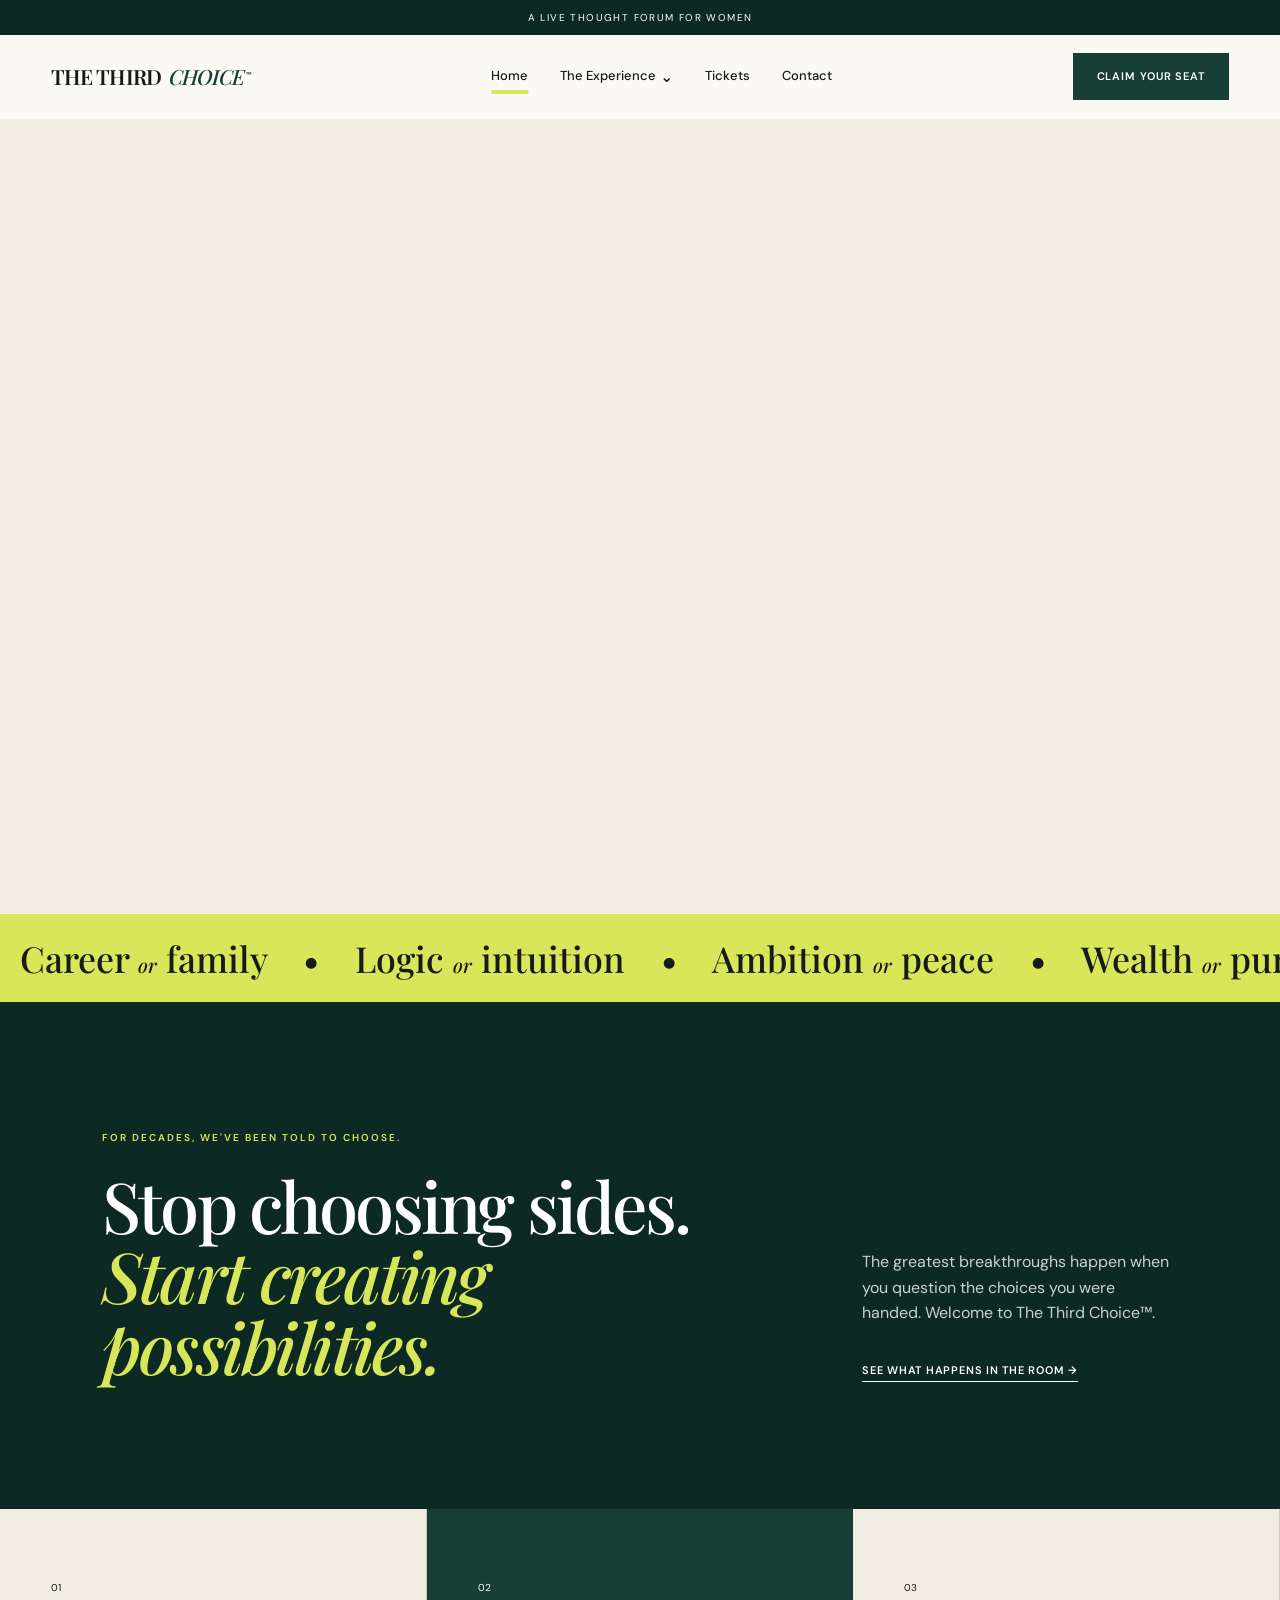
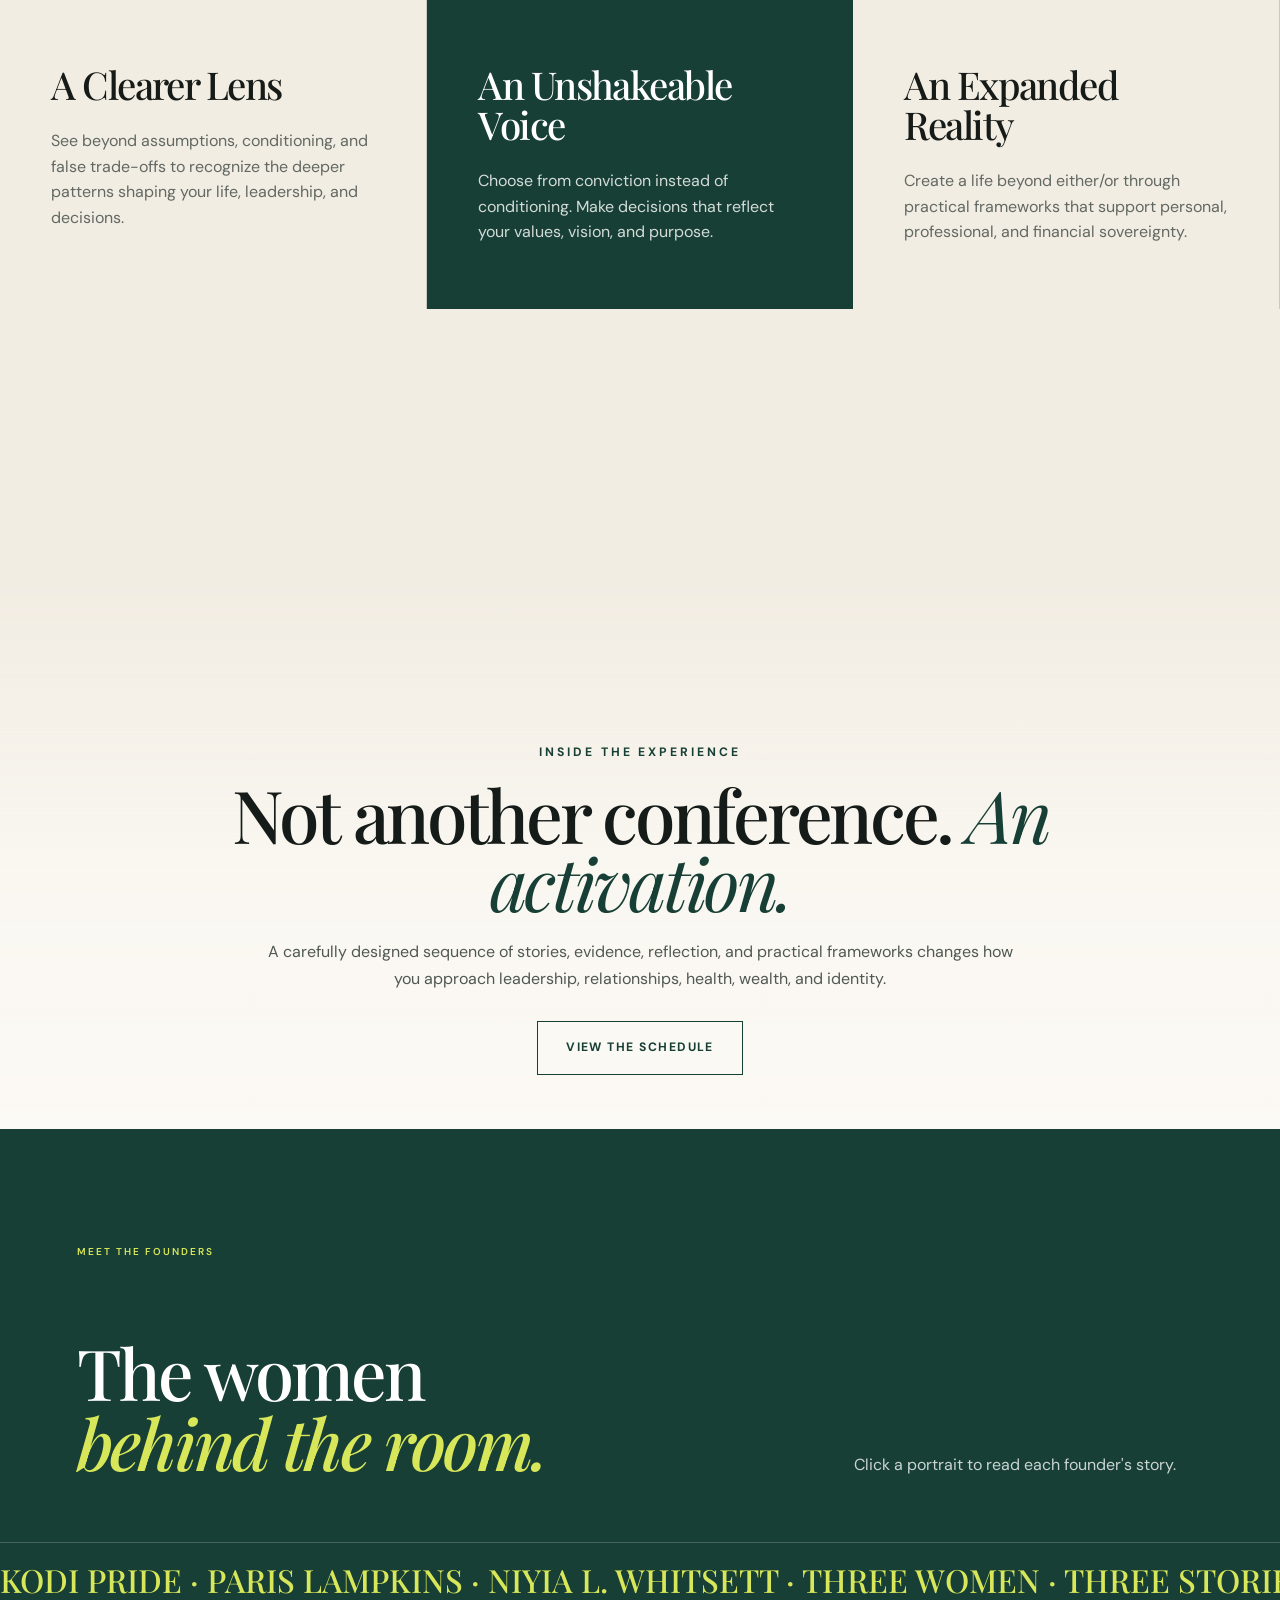
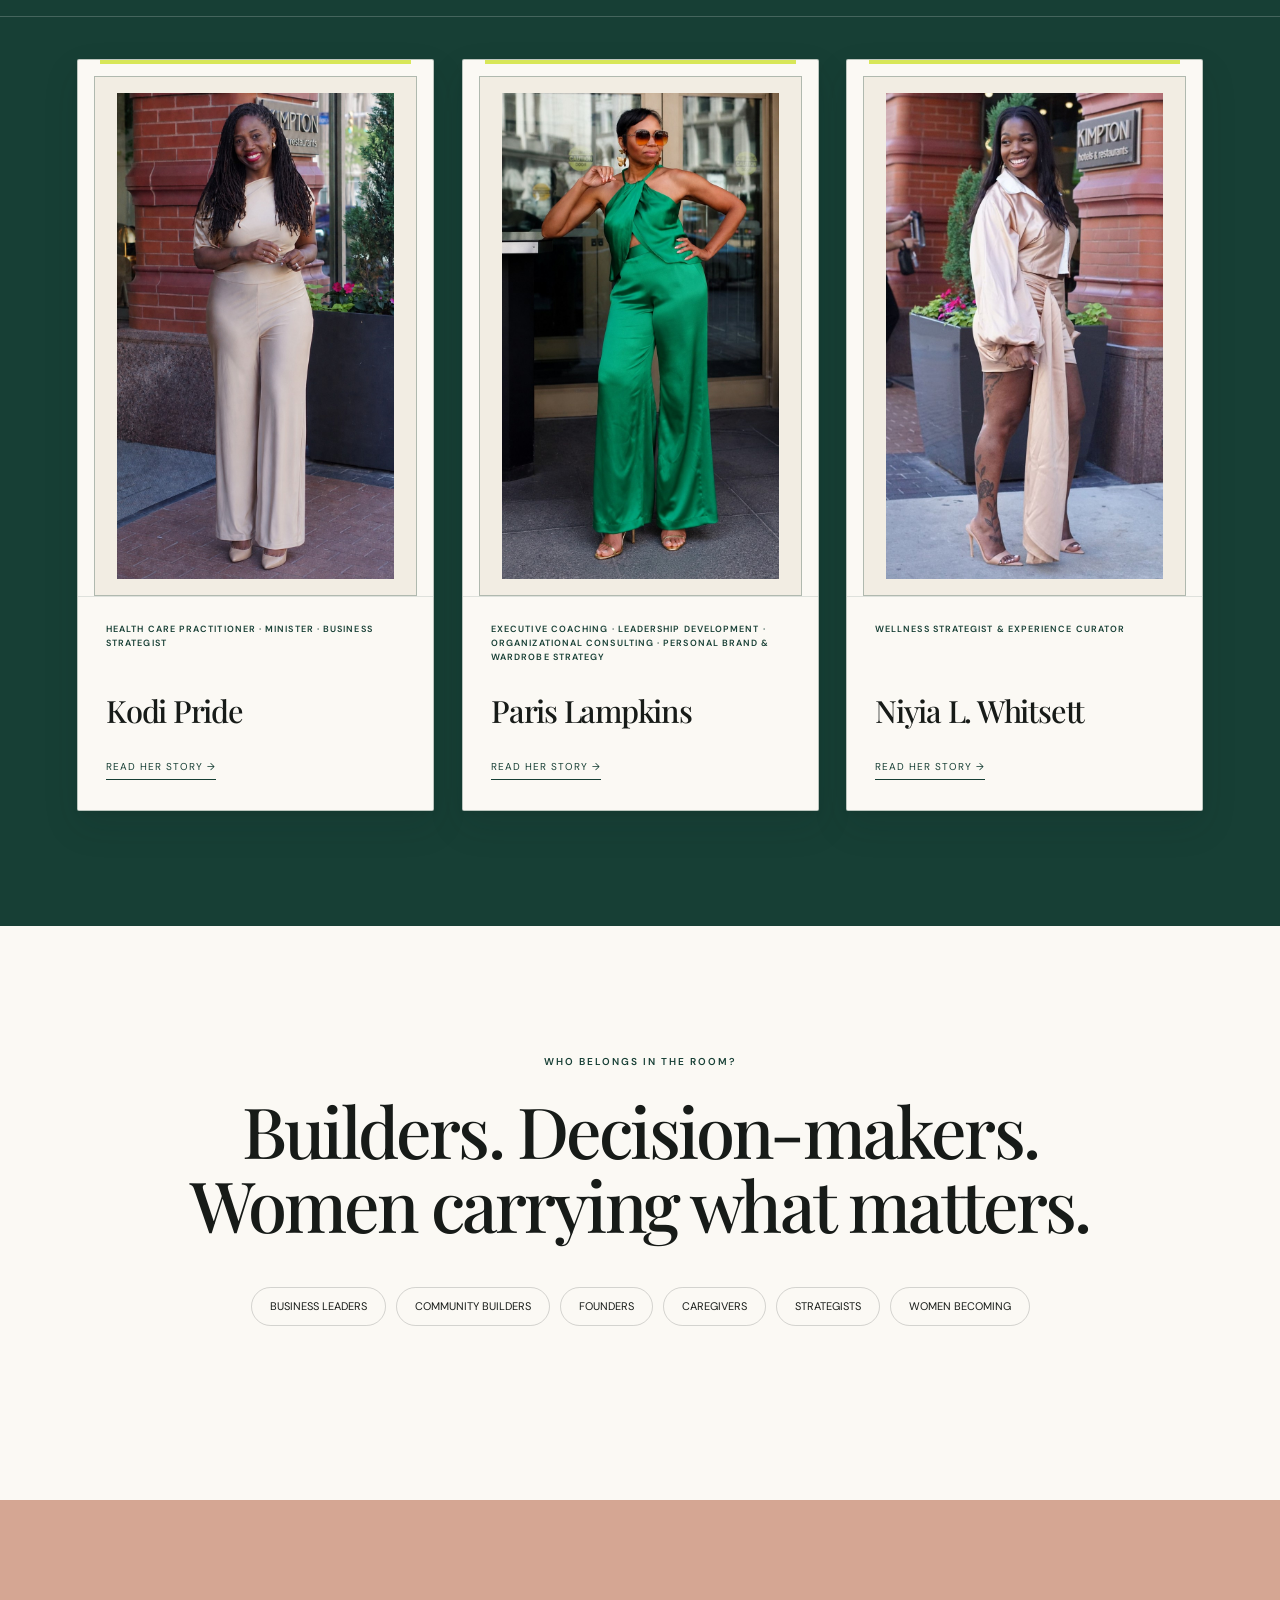
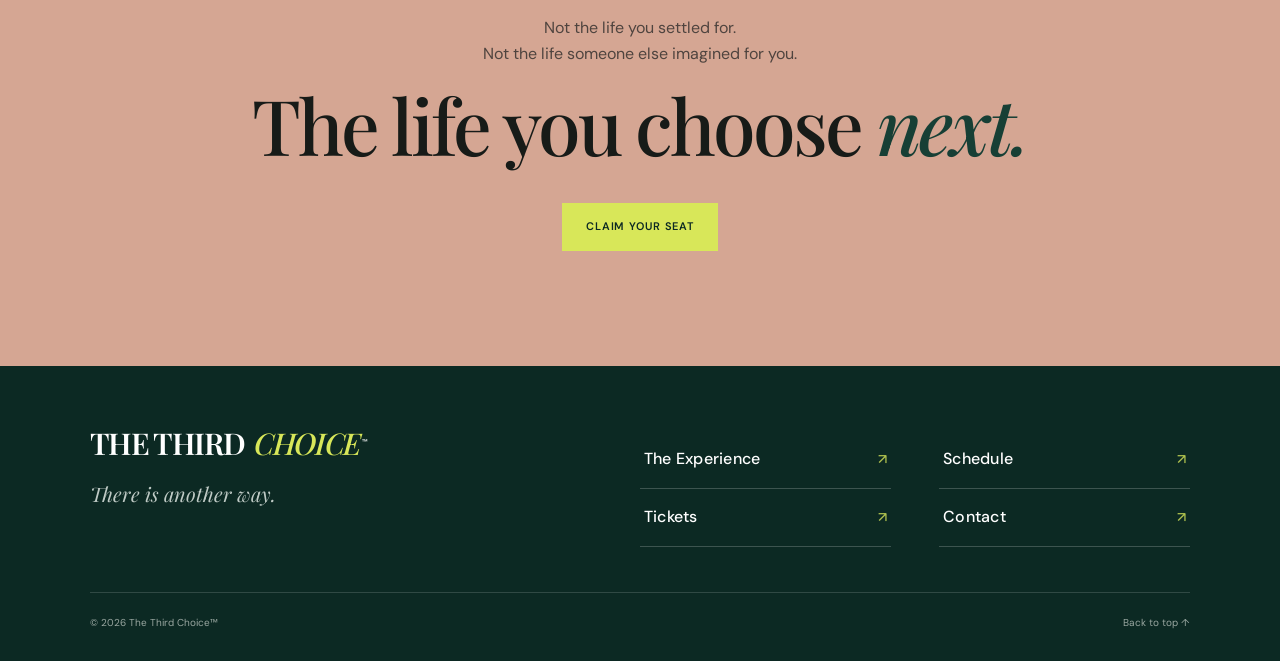
==== index.html @ 18723a27 "Add files via upload" ====
<!doctype html>
<html lang="en">

<head>
  <meta charset="UTF-8">

  <meta
    name="viewport"
    content="width=device-width, initial-scale=1"
  >

  <meta
    name="description"
    content="The Third Choice is a live thought forum for women ready to move beyond either-or thinking."
  >

  <title>The Third Choice™ | A Live Thought Forum for Women</title>

  <link rel="preconnect" href="https://fonts.googleapis.com">

  <link
    rel="preconnect"
    href="https://fonts.gstatic.com"
    crossorigin
  >

  <link
    href="https://fonts.googleapis.com/css2?family=DM+Sans:wght@400;500;600&family=Playfair+Display:ital,wght@0,500;0,600;1,500&display=swap"
    rel="stylesheet"
  >

  <link
    rel="stylesheet"
    href="https://unpkg.com/boxicons@2.1.4/css/boxicons.min.css"
  >

  <link rel="stylesheet" href="style.css">
</head>

<body data-page="home">

<a class="skip-link" href="#main">
  Skip to content
</a>

<div class="announcement">
  <span>A live thought forum for women</span>
</div>

<header class="site-header">

  <nav class="nav-shell" aria-label="Main navigation">

    <a class="brand" href="index.html">
      THE THIRD <em>CHOICE</em><sup>™</sup>
    </a>

    <ul class="main-nav" id="main-nav">

      <li>
        <a data-nav="home" href="index.html">
          Home
        </a>
      </li>

      <li class="has-dropdown">

        <a
          data-nav="experience"
          href="experience.html"
        >
          The Experience
        </a>

        <button
          class="dropdown-toggle"
          aria-label="Open Experience menu"
          aria-expanded="false"
        >
          ⌄
        </button>

        <ul class="dropdown">

          <li>
            <a href="experience.html">Overview</a>
          </li>

          <li>
            <a href="experience.html#founders">
              Meet the Founders
            </a>
          </li>

          <li>
            <a href="schedule.html">
              Schedule &amp; Activation
            </a>
          </li>

          <li>
            <a href="experience.html#questions">
              Questions Worth Asking
            </a>
          </li>

        </ul>

      </li>

      <li>
        <a data-nav="tickets" href="tickets.html">
          Tickets
        </a>
      </li>

      <li>
        <a data-nav="contact" href="contact.html">
          Contact
        </a>
      </li>

    </ul>

    <a class="nav-cta" href="tickets.html">
      Claim Your Seat
    </a>

    <button
      class="menu-toggle"
      aria-label="Open menu"
      aria-expanded="false"
      aria-controls="main-nav"
    >
      <i class="bx bx-menu"></i>
    </button>

  </nav>

</header>

<main id="main">

  <!-- HERO SECTION -->

  <section class="home-hero">

    <div class="hero-copy reveal-left">

      <h1>
        What if the best decision of your life isn't one
        of the choices you've been given?
      </h1>

      <p>
        The Third Choice™ is an activation for women who are
        no longer satisfied choosing between success and
        themselves. Step into a space designed to challenge
        hidden assumptions, expand what's possible, and reveal
        the options you couldn't see before.
      </p>

      <div class="button-row">

        <a class="btn btn-dark" href="tickets.html">
          Claim Your Seat
        </a>

        <a class="arrow-link" href="experience.html">
          Enter the experience ↘
        </a>

      </div>

    </div>

    <div class="hero-media reveal-right">

      <img
        class="photo-reveal"
        src="images/founders.jpeg"
        alt="The three founders of The Third Choice standing together"
      >

    </div>

  </section>

  <!-- MOVING CHOICES -->

  <section
    class="ticker"
    aria-label="The choices women are often given"
  >

    <div>
      Career <i>or</i> family
      &nbsp;&nbsp; • &nbsp;&nbsp;
      Logic <i>or</i> intuition
      &nbsp;&nbsp; • &nbsp;&nbsp;
      Ambition <i>or</i> peace
      &nbsp;&nbsp; • &nbsp;&nbsp;
      Wealth <i>or</i> purpose
    </div>

  </section>

  <!-- MAIN STATEMENT -->

  <section class="split-statement">

    <div class="reveal-left">

      <p class="eyebrow light">
        For decades, we've been told to choose.
      </p>

      <h2>
        Stop choosing sides.<br>
        <em>Start creating possibilities.</em>
      </h2>

    </div>

    <div class="statement-aside reveal-right">

      <p>
        The greatest breakthroughs happen when you question
        the choices you were handed. Welcome to
        The Third Choice™.
      </p>

      <a class="arrow-link light" href="experience.html">
        See what happens in the room →
      </a>

    </div>

  </section>

  <!-- THREE OUTCOMES -->

  <section class="three-outcomes">

    <article class="outcome-card reveal">

      <span>01</span>

      <h3>A Clearer Lens</h3>

      <p>
        See beyond assumptions, conditioning, and false
        trade-offs to recognize the deeper patterns shaping
        your life, leadership, and decisions.
      </p>

    </article>

    <article class="outcome-card dark reveal">

      <span>02</span>

      <h3>An Unshakeable Voice</h3>

      <p>
        Choose from conviction instead of conditioning.
        Make decisions that reflect your values, vision,
        and purpose.
      </p>

    </article>

    <article class="outcome-card reveal">

      <span>03</span>

      <h3>An Expanded Reality</h3>

      <p>
        Create a life beyond either/or through practical
        frameworks that support personal, professional,
        and financial sovereignty.
      </p>

    </article>

  </section>

<!-- CITY EXPERIENCE FEATURE -->

<section class="city-feature">

  <img
    class="city-feature-image photo-reveal"
    src="images/founders-group-city.jpg"
    alt="The three founders of The Third Choice together in the city"
  >

  <div class="city-feature-shade"></div>

  <div class="city-feature-copy reveal-left">

    <p class="eyebrow">
      Inside the experience
    </p>

    <h2>
      Not another<br>
      conference.<br>
      <em>An activation.</em>
    </h2>

    <p>
      A carefully designed sequence of stories, evidence,
      reflection, and practical frameworks changes how you
      approach leadership, relationships, health, wealth,
      and identity.
    </p>

    <a class="btn btn-outline" href="schedule.html">
      View the Schedule
    </a>

  </div>

</section>


  <!-- FOUNDERS -->

  <section class="founder-preview">

    <div class="section-heading reveal">

      <p class="eyebrow light">
        Meet the founders
      </p>

      <h2>
        The women<br>
        <em>behind the room.</em>
      </h2>

      <p>
        Click a portrait to read each founder's story.
      </p>

    </div>

    <!-- MOVING FOUNDER NAMES -->

    <div class="founder-marquee" aria-hidden="true">

      <div class="founder-marquee-track">

        <span>
          KODI PRIDE · PARIS LAMPKINS · NIYIA L. WHITSETT ·
          THREE WOMEN · THREE STORIES · ONE REALIZATION ·
        </span>

        <span>
          KODI PRIDE · PARIS LAMPKINS · NIYIA L. WHITSETT ·
          THREE WOMEN · THREE STORIES · ONE REALIZATION ·
        </span>

      </div>

    </div>

    <div class="portrait-row">

      <!-- KODI PRIDE -->

      <a class="portrait-card reveal" href="kodi.html">

        <img
          src="images/founders1.jpeg"
          alt="Kodi Pride"
        >

        <div>

          <small>
            HEALTH CARE PRACTITIONER · MINISTER ·
            BUSINESS STRATEGIST
          </small>

          <h3>Kodi Pride</h3>

          <span>Read her story →</span>

        </div>

      </a>

      <!-- PARIS LAMPKINS -->

      <a class="portrait-card reveal" href="paris.html">

        <img
          src="images/founders2.jpeg"
          alt="Paris Lampkins"
        >

        <div>

          <small>
            EXECUTIVE COACHING · LEADERSHIP DEVELOPMENT ·
            ORGANIZATIONAL CONSULTING · PERSONAL BRAND &amp;
            WARDROBE STRATEGY
          </small>

          <h3>Paris Lampkins</h3>

          <span>Read her story →</span>

        </div>

      </a>

      <!-- NIYIA L. WHITSETT -->

      <a class="portrait-card reveal" href="niyia.html">

        <img
          src="images/founders3.jpeg"
          alt="Niyia L. Whitsett"
        >

        <div>

          <small>
            WELLNESS STRATEGIST &amp; EXPERIENCE CURATOR
          </small>

          <h3>Niyia L. Whitsett</h3>

          <span>Read her story →</span>

        </div>

      </a>

    </div>

  </section>

  <!-- AUDIENCE -->

  <section class="audience reveal">

    <p class="eyebrow">
      Who belongs in the room?
    </p>

    <h2>
      Builders. Decision-makers.<br>
      Women carrying what matters.
    </h2>

    <div class="audience-list">

      <span>Business leaders</span>
      <span>Community builders</span>
      <span>Founders</span>
      <span>Caregivers</span>
      <span>Strategists</span>
      <span>Women becoming</span>

    </div>

  </section>

  <!-- FINAL CALL TO ACTION -->

  <section class="final-cta reveal">

    <p>
      Not the life you settled for.<br>
      Not the life someone else imagined for you.
    </p>

    <h2>
      The life you choose <em>next.</em>
    </h2>

    <a class="btn btn-lime" href="tickets.html">
      Claim Your Seat
    </a>

  </section>

</main>

<footer class="site-footer">

  <div>

    <a class="brand footer-brand" href="index.html">
      THE THIRD <em>CHOICE</em><sup>™</sup>
    </a>

    <p>There is another way.</p>

  </div>

  <div class="footer-nav">

    <a href="experience.html">
      The Experience
    </a>

    <a href="schedule.html">
      Schedule
    </a>

    <a href="tickets.html">
      Tickets
    </a>

    <a href="contact.html">
      Contact
    </a>

  </div>

  <div class="footer-bottom">

    <span>© 2026 The Third Choice™</span>

    <a href="#main">
      Back to top ↑
    </a>

  </div>

</footer>

<script src="script.js"></script>

</body>
</html>
---- style.css ----
:root {
  --forest: #173f35;
  --deep: #0c2923;
  --lime: #d8e759;
  --cream: #f2ede3;
  --paper: #fbf9f4;
  --blush: #d5a693;
  --ink: #171b18;
  --muted: #626862;
  --line: rgba(23, 27, 24, 0.17);
  --serif: "Playfair Display", Georgia, serif;
  --sans: "DM Sans", Arial, sans-serif;
}


* {
  box-sizing: border-box;
  margin: 0;
  padding: 0;
}


html {
  scroll-behavior: smooth;
  scroll-padding-top: 120px;
}


body {
  background: var(--paper);
  color: var(--ink);
  font-family: var(--sans);
  line-height: 1.6;
}


body.menu-open {
  overflow: hidden;
}


a {
  color: inherit;
  text-decoration: none;
}


img {
  display: block;
  width: 100%;
}


button,
input,
select,
textarea {
  font: inherit;
}


/* Accessibility */


.skip-link {
  position: fixed;
  top: -80px;
  left: 16px;
  z-index: 9999;
  padding: 12px;
  background: #fff;
}


.skip-link:focus {
  top: 16px;
}


/* Announcement */


.announcement {
  display: flex;
  align-items: center;
  justify-content: center;
  gap: 35px;
  height: 35px;
  background: var(--deep);
  color: #fff;
  font-size: 10px;
  letter-spacing: 0.14em;
  text-transform: uppercase;
}


.announcement a {
  color: var(--lime);
  font-weight: 600;
}


/* Navigation */


.site-header {
  position: sticky;
  top: 0;
  z-index: 1000;
  height: 84px;
  background: rgba(251, 249, 244, 0.96);
  border-bottom: 1px solid transparent;
  transition: 0.25s;
}


.site-header.scrolled {
  border-color: var(--line);
  backdrop-filter: blur(14px);
}


.nav-shell {
  display: flex;
  align-items: center;
  justify-content: space-between;
  max-width: 1500px;
  height: 100%;
  margin: auto;
  padding: 0 4vw;
}


.brand {
  font: 600 21px/0.8 var(--serif);
  letter-spacing: -0.045em;
  white-space: nowrap;
}


.brand em {
  margin-left: 4px;
  color: var(--forest);
}


.brand sup {
  margin-left: 2px;
  font: 500 7px var(--sans);
}


.main-nav {
  display: flex;
  align-items: center;
  gap: 32px;
  list-style: none;
}


.main-nav > li {
  position: relative;
  display: flex;
  align-items: center;
}


.main-nav a {
  font-size: 13px;
  font-weight: 500;
}


.main-nav a.active,
.main-nav > li > a:hover {
  text-decoration: underline 4px var(--lime);
  text-underline-offset: 10px;
}


.dropdown-toggle {
  margin-left: 4px;
  border: 0;
  background: none;
  cursor: pointer;
}


.dropdown {
  position: absolute;
  top: 35px;
  left: -20px;
  width: 235px;
  padding: 12px;
  background: var(--paper);
  border: 1px solid var(--line);
  box-shadow: 0 18px 40px rgba(0, 0, 0, 0.08);
  list-style: none;
  opacity: 0;
  visibility: hidden;
  transform: translateY(8px);
  transition: 0.2s;
}


.dropdown li a {
  display: block;
  padding: 10px 8px;
}


.dropdown li a:hover {
  background: var(--cream);
}


.has-dropdown:hover .dropdown,
.has-dropdown.open .dropdown {
  opacity: 1;
  visibility: visible;
  transform: none;
}


.menu-toggle {
  display: none;
  border: 0;
  background: none;
  color: var(--forest);
  font-size: 28px;
}


/* Buttons */


.nav-cta,
.btn {
  display: inline-flex;
  align-items: center;
  justify-content: center;
  padding: 14px 23px;
  border: 1px solid transparent;
  font-size: 11px;
  font-weight: 600;
  letter-spacing: 0.08em;
  text-transform: uppercase;
  transition: 0.25s;
}


.nav-cta,
.btn-dark {
  background: var(--forest);
  color: #fff;
}


.nav-cta:hover,
.btn-dark:hover {
  background: var(--lime);
  color: var(--deep);
}


.btn-lime {
  background: var(--lime);
  color: var(--deep);
}


.btn-lime:hover {
  background: #fff;
}


.btn-outline {
  border-color: var(--forest);
  color: var(--forest);
}


.btn-outline:hover {
  background: var(--forest);
  color: #fff;
}


.btn-light {
  background: var(--paper);
  color: var(--deep);
}


.button-row {
  display: flex;
  align-items: center;
  flex-wrap: wrap;
  gap: 25px;
}


.arrow-link {
  padding-bottom: 4px;
  border-bottom: 1px solid;
  font-size: 11px;
  font-weight: 600;
  letter-spacing: 0.07em;
  text-transform: uppercase;
}


.arrow-link.light {
  color: #fff;
}


/* Typography */


.eyebrow {
  margin-bottom: 24px;
  color: var(--forest);
  font-size: 10px;
  font-weight: 600;
  letter-spacing: 0.2em;
  text-transform: uppercase;
}


.eyebrow.light {
  color: var(--lime);
}


h1,
h2,
h3 {
  font-family: var(--serif);
  font-weight: 500;
  letter-spacing: -0.04em;
}


em {
  font-family: var(--serif);
  font-style: italic;
  font-weight: 500;
}


/* Homepage Hero */


.home-hero {
  display: grid;
  grid-template-columns: 45% 55%;
  min-height: calc(100vh - 119px);
  background: var(--cream);
}


.hero-copy {
  display: flex;
  flex-direction: column;
  justify-content: center;
  padding: 7vw 5vw 7vw 7vw;
}


.hero-copy h1 {
  font-size: clamp(42px, 4.7vw, 72px);
  line-height: 1.02;
}


.hero-copy > p:not(.eyebrow) {
  max-width: 580px;
  margin: 30px 0;
  color: #444b46;
  line-height: 1.75;
}


.hero-media {
  position: relative;
  min-height: 650px;
}


.hero-media > img {
  height: 100%;
  object-fit: cover;
  object-position: center 18%;
}


.media-tag {
  position: absolute;
  bottom: 0;
  left: 0;
  padding: 24px 30px;
  background: var(--lime);
}


.media-tag small {
  display: block;
  margin-bottom: 8px;
  font-size: 9px;
  letter-spacing: 0.15em;
}


.media-tag strong {
  font: 500 20px/1.1 var(--serif);
}


/* Moving Homepage Collage */


.hero-collage {
  position: relative;
  overflow: hidden;
  isolation: isolate;
  background: linear-gradient(145deg, var(--paper), var(--cream));
}


.collage-orbit {
  position: absolute;
  z-index: -1;
  border-radius: 50%;
}


.orbit-one {
  top: -80px;
  right: 9%;
  width: 260px;
  height: 260px;
  background: var(--lime);
  animation: orbitFloat 8s ease-in-out infinite;
}


.orbit-two {
  bottom: 7%;
  left: 7%;
  width: 190px;
  height: 190px;
  border: 2px solid var(--blush);
  animation: orbitFloat 10s ease-in-out infinite reverse;
}


.collage-photo {
  position: absolute;
  overflow: hidden;
  border-radius: 180px 180px 28px 28px;
  box-shadow: 0 24px 50px rgba(12, 41, 35, 0.16);
  animation: photoFloat 7s ease-in-out infinite;
}


.collage-photo img {
  width: 100%;
  height: 100%;
  object-fit: cover;
  object-position: center top;
}


.collage-photo-one {
  top: 8%;
  left: 7%;
  width: 31%;
  height: 55%;
  animation-delay: -1s;
}


.collage-photo-two {
  top: 18%;
  right: 8%;
  width: 34%;
  height: 61%;
  animation-delay: -3.3s;
}


.collage-photo-three {
  bottom: 3%;
  left: 34%;
  width: 28%;
  height: 48%;
  animation-delay: -5.1s;
}


.collage-message {
  position: absolute;
  bottom: 5%;
  left: 5%;
  z-index: 4;
  max-width: 210px;
  padding: 20px 23px;
  background: var(--deep);
  color: #fff;
}


.collage-message small {
  display: block;
  margin-bottom: 8px;
  color: var(--lime);
  font-size: 8px;
  letter-spacing: 0.14em;
}


.collage-message strong {
  font: 500 21px/1.05 var(--serif);
}


@keyframes photoFloat {
  0%,
  100% {
    transform: translateY(0) rotate(0);
  }


  50% {
    transform: translateY(-18px) rotate(0.7deg);
  }
}


@keyframes orbitFloat {
  0%,
  100% {
    transform: translate(0, 0);
  }


  50% {
    transform: translate(-15px, 18px);
  }
}


/* Moving Choice Ticker */


.ticker {
  overflow: hidden;
  padding: 20px;
  background: var(--lime);
  white-space: nowrap;
}


.ticker div {
  font: 500 clamp(20px, 2.8vw, 38px) var(--serif);
  text-align: center;
}


.ticker i {
  font-size: 0.55em;
}


/* Main Statement */


.split-statement {
  display: grid;
  grid-template-columns: 1.4fr 0.7fr;
  align-items: end;
  gap: 10vw;
  padding: 10vw 8vw;
  background: var(--deep);
  color: #fff;
}


.split-statement h2 {
  font-size: clamp(42px, 5.5vw, 80px);
  line-height: 1;
}


.split-statement h2 em {
  color: var(--lime);
}


.statement-aside p {
  margin-bottom: 30px;
  color: #cad2ce;
}


/* Three Outcomes */


.three-outcomes {
  display: grid;
  grid-template-columns: repeat(3, 1fr);
}


.outcome-card {
  min-height: 390px;
  padding: 5vw 4vw;
  background: var(--cream);
  border-right: 1px solid var(--line);
}


.outcome-card.dark {
  background: var(--forest);
  color: #fff;
}


.outcome-card > span {
  font-size: 10px;
}


.outcome-card h3 {
  margin: 65px 0 24px;
  font-size: clamp(29px, 3vw, 43px);
  line-height: 1.05;
}


.outcome-card p {
  color: var(--muted);
}


.outcome-card.dark p {
  color: #d4dcd8;
}


/* Homepage Feature */


.feature-grid {
  display: grid;
  grid-template-columns: 1fr 1fr;
  min-height: 700px;
}


.feature-copy {
  display: flex;
  flex-direction: column;
  justify-content: center;
  padding: 9vw 7vw;
}


.feature-copy h2 {
  font-size: clamp(42px, 5vw, 72px);
  line-height: 1;
}


.feature-copy h2 em {
  color: var(--forest);
}


.feature-copy > p:not(.eyebrow) {
  max-width: 560px;
  margin: 30px 0;
  color: var(--muted);
}


.feature-copy .btn {
  align-self: flex-start;
}


/* Photo Placeholders */


.photo-placeholder {
  display: flex;
  flex-direction: column;
  align-items: center;
  justify-content: center;
  min-height: 380px;
  padding: 30px;
  background: linear-gradient(135deg, #d7cbbc, #b9aa99);
  color: var(--deep);
  text-align: center;
}


.photo-placeholder i {
  margin-bottom: 15px;
  font-size: 40px;
}


.photo-placeholder strong {
  font-size: 11px;
  letter-spacing: 0.14em;
}


.photo-placeholder span {
  max-width: 300px;
  margin-top: 7px;
  font-size: 12px;
}


.photo-placeholder.wide {
  min-height: 520px;
}


.photo-placeholder.mini {
  min-height: 180px;
}


.photo-placeholder.tall {
  min-height: 530px;
}


/* Founder Sections */


.founder-preview,
.founders-page {
  padding: 9vw 6vw;
  background: var(--forest);
  color: #fff;
}


.section-heading {
  display: grid;
  grid-template-columns: 1.4fr 0.7fr;
  align-items: end;
  gap: 6vw;
  margin-bottom: 5vw;
}


.section-heading .eyebrow {
  grid-column: 1/-1;
  margin: 0;
}


.section-heading h2 {
  font-size: clamp(43px, 5.5vw, 76px);
  line-height: 1;
}


.section-heading h2 em {
  color: var(--lime);
}


.section-heading > p:last-child {
  color: #cbd5d0;
}


/* Moving Founder Names */


.founder-marquee {
  overflow: hidden;
  margin: 0 -6vw 42px;
  padding: 15px 0;
  color: var(--lime);
  border-top: 1px solid rgba(255, 255, 255, 0.2);
  border-bottom: 1px solid rgba(255, 255, 255, 0.2);
}


.founder-marquee-track {
  display: flex;
  width: max-content;
  animation: founderMarquee 24s linear infinite;
}


.founder-marquee-track span {
  padding-right: 1rem;
  font: 500 clamp(20px, 2.5vw, 34px) var(--serif);
  white-space: nowrap;
}


@keyframes founderMarquee {
  to {
    transform: translateX(-50%);
  }
}


/* Founder Cards */


.portrait-row {
  display: grid;
  grid-template-columns: repeat(3, 1fr);
  gap: 24px;
  align-items: stretch;
}


.portrait-card {
  position: relative;
  overflow: hidden;
  background: var(--paper);
  color: var(--ink);
  border: 1px solid rgba(23, 63, 53, 0.28);
  border-radius: 3px;
  box-shadow:
    0 18px 45px rgba(12, 41, 35, 0.15),
    0 3px 10px rgba(12, 41, 35, 0.08);
  transition:
    opacity 0.9s ease,
    transform 0.9s cubic-bezier(0.22, 1, 0.36, 1),
    box-shadow 0.35s ease;
}


.portrait-card::before {
  content: "";
  position: absolute;
  top: 0;
  right: 22px;
  left: 22px;
  z-index: 3;
  height: 4px;
  background: var(--lime);
}


.portrait-card:hover {
  transform: translateY(-8px);
  box-shadow:
    0 28px 60px rgba(12, 41, 35, 0.2),
    0 6px 18px rgba(12, 41, 35, 0.1);
}


.portrait-card img {
  width: calc(100% - 24px);
  height: 680px;
  margin: 12px 12px 0;
  padding: 7px;
  background: #eee6d8;
  border: 1px solid rgba(23, 63, 53, 0.23);
  object-fit: contain;
  object-position: center bottom;
  transition: transform 0.55s ease;
}


.portrait-card:hover img {
  transform: scale(1.015);
}


.portrait-card > div {
  min-height: 210px;
  padding: 30px 32px 34px;
  background: var(--paper);
  border-top: 1px solid rgba(23, 63, 53, 0.13);
}


.portrait-card small {
  display: block;
  min-height: 52px;
  color: var(--forest);
  font-size: 9px;
  font-weight: 600;
  letter-spacing: 0.12em;
  line-height: 1.6;
}


.portrait-card h3 {
  margin: 12px 0;
  font-size: 30px;
}


.portrait-card span {
  display: inline-block;
  padding-bottom: 4px;
  color: var(--forest);
  border-bottom: 1px solid var(--forest);
  font-size: 10px;
  letter-spacing: 0.1em;
  text-transform: uppercase;
}


/* Audience */


.audience {
  padding: 10vw 6vw;
  text-align: center;
}


.audience h2 {
  font-size: clamp(42px, 5.5vw, 76px);
  line-height: 1.05;
}


.audience-list {
  display: flex;
  justify-content: center;
  flex-wrap: wrap;
  gap: 10px;
  margin: 45px 0;
}


.audience-list span {
  padding: 10px 18px;
  border: 1px solid var(--line);
  border-radius: 30px;
  font-size: 11px;
  text-transform: uppercase;
}


/* Calls to Action */


.final-cta,
.page-cta {
  padding: 9vw 5vw;
  background: var(--blush);
  text-align: center;
}


.final-cta > p {
  color: #4f443f;
}


.final-cta h2,
.page-cta h2 {
  margin: 20px 0 40px;
  font-size: clamp(45px, 6vw, 84px);
  line-height: 1;
}


.final-cta h2 em {
  color: var(--forest);
}


.page-cta {
  background: var(--deep);
  color: #fff;
}


.page-cta > div {
  display: flex;
  align-items: center;
  justify-content: center;
  flex-wrap: wrap;
  gap: 25px;
}


/* Footer */


.site-footer {
  display: grid;
  grid-template-columns: 1fr 1fr;
  padding: 65px 7vw 30px;
  background: var(--deep);
  color: #fff;
}


.footer-brand {
  font-size: 30px;
}


.footer-brand em {
  color: var(--lime);
}


.site-footer > div:first-child > p {
  margin-top: 18px;
  color: #bfcac5;
  font: italic 20px var(--serif);
}


.footer-nav {
  display: grid;
  grid-template-columns: 1fr 1fr;
  gap: 15px;
  font-size: 12px;
}


.footer-nav a:hover {
  color: var(--lime);
}


.footer-bottom {
  display: flex;
  grid-column: 1/-1;
  justify-content: space-between;
  margin-top: 45px;
  padding-top: 22px;
  color: #9aa7a1;
  border-top: 1px solid rgba(255, 255, 255, 0.15);
  font-size: 10px;
}


/* Experience Page */


.page-hero {
  display: grid;
  grid-template-columns: 1fr 1fr;
  gap: 7vw;
  padding: 8vw 7vw 0;
  background: var(--cream);
}


.page-hero h1 {
  font-size: clamp(45px, 5.5vw, 78px);
  line-height: 1;
}


.page-hero h1 em {
  color: var(--forest);
}


.editorial-intro {
  display: grid;
  grid-template-columns: 1.2fr 0.8fr;
  align-items: end;
  gap: 9vw;
  padding: 10vw 8vw;
}


.editorial-intro h2 {
  font-size: clamp(40px, 5vw, 70px);
  line-height: 1;
}


.editorial-intro h2 em {
  color: var(--forest);
}


.editorial-intro > div:last-child p {
  margin-bottom: 28px;
  color: var(--muted);
}


/* Three Pillars */


.pillars {
  display: grid;
  grid-template-columns: repeat(3, 1fr);
  border-top: 1px solid var(--line);
  border-bottom: 1px solid var(--line);
}


.pillars article {
  min-height: 400px;
  padding: 5vw;
  border-right: 1px solid var(--line);
}


.pillars article:last-child {
  border-right: 0;
}


.pillars span {
  font-size: 10px;
}


.pillars h3 {
  margin: 55px 0 5px;
  font-size: 46px;
}


.pillars strong {
  color: var(--forest);
  font-size: 13px;
}


.pillars p {
  margin-top: 20px;
  color: var(--muted);
}


/* FAQ */


.faq-section {
  display: grid;
  grid-template-columns: 0.7fr 1.3fr;
  gap: 9vw;
  padding: 10vw 8vw;
}


.faq-section h2 {
  font-size: clamp(40px, 4.5vw, 66px);
  line-height: 1;
}


.faq-section h2 em {
  color: var(--forest);
}


.faq-list {
  border-top: 1px solid var(--line);
}


.faq-list details {
  border-bottom: 1px solid var(--line);
}


.faq-list summary {
  display: flex;
  justify-content: space-between;
  padding: 26px 0;
  font: 500 21px var(--serif);
  list-style: none;
  cursor: pointer;
}


.faq-list summary::-webkit-details-marker {
  display: none;
}


.faq-list summary span {
  font: 400 24px var(--sans);
  transition: 0.2s;
}


.faq-list details[open] summary span {
  transform: rotate(45deg);
}


.faq-list details p {
  padding: 0 40px 25px 0;
  color: var(--muted);
}


/* Schedule Page */


.schedule-hero {
  display: grid;
  grid-template-columns: 1.3fr 0.7fr;
  gap: 10vw;
  padding: 9vw 8vw;
  background: var(--deep);
  color: #fff;
}


.schedule-hero h1 {
  font-size: clamp(50px, 6vw, 86px);
  line-height: 1;
}


.schedule-hero h1 em {
  color: var(--lime);
}


.schedule-hero > div:first-child > p:last-child {
  max-width: 600px;
  margin-top: 28px;
  color: #c4cfca;
}


.schedule-meta {
  display: grid;
  grid-template-columns: 1fr;
  align-content: end;
  gap: 8px;
}


.schedule-meta span {
  margin-top: 18px;
  color: var(--lime);
  font-size: 9px;
  letter-spacing: 0.15em;
}


.schedule-meta strong {
  font: 500 21px var(--serif);
}


.schedule-list {
  padding: 5vw 8vw;
}


.schedule-list article {
  display: grid;
  grid-template-columns: 110px 1fr 260px;
  align-items: center;
  gap: 5vw;
  padding: 55px 0;
  border-bottom: 1px solid var(--line);
}


.time {
  color: var(--forest);
  font-size: 11px;
  letter-spacing: 0.13em;
  text-transform: uppercase;
}


.schedule-list small {
  color: var(--forest);
  font-size: 9px;
  letter-spacing: 0.14em;
}


.schedule-list h2 {
  margin: 8px 0;
  font-size: clamp(30px, 3.5vw, 50px);
}


.schedule-list article > div:nth-child(2) p {
  max-width: 600px;
  color: var(--muted);
}


.takeaway {
  padding: 9vw 8vw;
  background: var(--lime);
}


.takeaway h2 {
  font-size: clamp(42px, 5.5vw, 76px);
  line-height: 1;
}


.takeaway > div {
  display: flex;
  flex-wrap: wrap;
  gap: 10px;
  margin-top: 45px;
}


.takeaway > div span {
  padding: 10px 18px;
  border: 1px solid var(--deep);
  border-radius: 30px;
  font-size: 11px;
  text-transform: uppercase;
}


/* Tickets Page */


.tickets-hero {
  display: grid;
  grid-template-columns: 1fr 0.8fr;
  align-items: center;
  gap: 8vw;
  padding: 8vw 7vw;
  background: var(--cream);
}


.tickets-hero h1 {
  font-size: clamp(48px, 6vw, 82px);
  line-height: 1;
}


.tickets-hero h1 em {
  color: var(--forest);
}


.tickets-hero > div:first-child > p:last-child {
  max-width: 560px;
  margin-top: 28px;
  color: var(--muted);
}


.ticket-options {
  display: grid;
  grid-template-columns: 1fr 1fr;
  max-width: 1400px;
  margin: auto;
  padding: 9vw 8vw;
}


.ticket {
  display: flex;
  flex-direction: column;
  min-height: 650px;
  padding: 5vw 4vw;
  background: var(--cream);
}


.ticket.featured {
  position: relative;
  background: var(--deep);
  color: #fff;
}


.ticket.featured > b {
  position: absolute;
  top: 0;
  right: 0;
  padding: 10px;
  background: var(--lime);
  color: var(--deep);
  font-size: 9px;
}


.ticket > small {
  color: var(--forest);
  font-size: 9px;
  letter-spacing: 0.15em;
}


.ticket.featured > small {
  color: var(--lime);
}


.ticket h2 {
  margin: 25px 0;
  font-size: clamp(36px, 4vw, 56px);
  line-height: 1;
}


.price {
  margin: 20px 0;
  font: 500 70px var(--serif);
}


.price sup {
  vertical-align: top;
  font: 500 18px var(--sans);
}


.ticket > p {
  color: var(--muted);
}


.ticket.featured > p {
  color: #c4ceca;
}


.ticket ul {
  margin: 30px 0;
  list-style: none;
}


.ticket li {
  padding: 11px 0;
  border-top: 1px solid var(--line);
  font-size: 12px;
}


.ticket .btn {
  margin-top: auto;
}


/* Partnership */


.partner-section {
  display: grid;
  grid-template-columns: 1fr 1fr;
  gap: 10vw;
  padding: 9vw 8vw;
  background: var(--blush);
}


.partner-section h2 {
  font-size: clamp(45px, 5.5vw, 76px);
  line-height: 1;
}


.partner-section h2 em {
  color: var(--forest);
}


.partner-section > div:first-child > p:not(.eyebrow) {
  max-width: 560px;
  margin: 28px 0;
}


.partner-list {
  border-top: 1px solid rgba(0, 0, 0, 0.25);
}


.partner-list div {
  display: flex;
  justify-content: space-between;
  padding: 25px 0;
  border-bottom: 1px solid rgba(0, 0, 0, 0.25);
}


.partner-list strong {
  font: 500 25px var(--serif);
}


/* Event Details */


.event-details {
  display: grid;
  grid-template-columns: 0.7fr 1.3fr;
  gap: 8vw;
  padding: 9vw 8vw;
}


.event-details h2 {
  font-size: 54px;
}


.event-details dl {
  border-top: 1px solid var(--line);
}


.event-details dl div {
  display: grid;
  grid-template-columns: 150px 1fr;
  padding: 22px 0;
  border-bottom: 1px solid var(--line);
}


dt {
  color: var(--forest);
  font-size: 10px;
  text-transform: uppercase;
}


dd {
  font: 500 20px var(--serif);
}


/* Contact Page */


.contact-page {
  display: grid;
  grid-template-columns: 0.8fr 1.2fr;
  gap: 10vw;
  padding: 8vw;
  background: var(--cream);
}


.contact-intro h1 {
  font-size: clamp(50px, 6vw, 82px);
  line-height: 1;
}


.contact-intro h1 em {
  color: var(--forest);
}


.contact-intro > p:not(.eyebrow) {
  margin: 28px 0;
  color: var(--muted);
}


.contact-note {
  display: flex;
  flex-direction: column;
  padding-top: 25px;
  border-top: 1px solid var(--line);
}


.contact-note span {
  color: var(--muted);
}


.contact-form {
  display: flex;
  flex-direction: column;
  gap: 24px;
}


.form-row {
  display: grid;
  grid-template-columns: 1fr 1fr;
  gap: 24px;
}


.contact-form label {
  display: flex;
  flex-direction: column;
  gap: 7px;
  font-size: 9px;
  font-weight: 600;
  letter-spacing: 0.12em;
  text-transform: uppercase;
}


.contact-form input,
.contact-form select,
.contact-form textarea {
  padding: 11px 0;
  background: transparent;
  border: 0;
  border-bottom: 1px solid #8d918c;
  border-radius: 0;
  outline: none;
  resize: vertical;
}


.contact-form input:focus,
.contact-form select:focus,
.contact-form textarea:focus {
  border-color: var(--forest);
  box-shadow: 0 2px var(--forest);
}


.contact-form .btn {
  align-self: flex-start;
  cursor: pointer;
}


.form-status {
  min-height: 20px;
  color: var(--forest);
  font-size: 12px;
}


.contact-image-strip {
  display: grid;
  grid-template-columns: 1.2fr 0.8fr;
}


.contact-image-strip blockquote {
  display: flex;
  align-items: center;
  padding: 6vw;
  background: var(--forest);
  color: #fff;
  font: italic 500 clamp(30px, 4vw, 55px) / 1.1 var(--serif);
}


/* Biography Pages */


.bio-hero {
  display: grid;
  grid-template-columns: 1fr 1fr;
  min-height: 700px;
  background: var(--cream);
}


.bio-image img {
  height: 100%;
  object-fit: cover;
}


.bio-hero > div:last-child {
  display: flex;
  flex-direction: column;
  justify-content: center;
  padding: 7vw;
}


.back-link {
  margin-bottom: 60px;
  font-size: 10px;
  letter-spacing: 0.1em;
  text-transform: uppercase;
}


.bio-hero h1 {
  font-size: clamp(55px, 7vw, 100px);
  line-height: 0.9;
}


.bio-hero h2 {
  margin: 25px 0;
  color: var(--forest);
  font: 500 18px/1.4 var(--sans);
  letter-spacing: 0;
}


.bio-lead {
  font: italic 500 28px var(--serif);
}


.bio-body {
  display: grid;
  grid-template-columns: 0.6fr 1.4fr;
  gap: 10vw;
  padding: 9vw 8vw;
}


.bio-body blockquote {
  color: var(--forest);
  font: italic 500 32px/1.2 var(--serif);
}


.bio-body article h2 {
  margin: 45px 0 20px;
  font-size: 50px;
}


.bio-body article > p {
  margin-bottom: 20px;
  color: var(--muted);
  font-size: 16px;
}


.content-note {
  padding: 22px;
  background: var(--lime);
}


.content-note strong {
  font-size: 10px;
  letter-spacing: 0.12em;
}


.content-note p {
  margin-top: 5px;
  font-size: 12px;
}


.bio-highlights {
  display: grid;
  grid-template-columns: repeat(3, 1fr);
  margin-top: 45px;
}


.bio-highlights div {
  padding: 20px 15px 0 0;
  border-top: 1px solid var(--line);
}


.bio-highlights small {
  display: block;
  color: var(--forest);
  font-size: 9px;
}


.bio-highlights strong {
  font: 500 17px var(--serif);
}


.bio-next {
  display: flex;
  justify-content: space-between;
  padding: 35px 8vw;
  background: var(--blush);
  font-size: 12px;
  letter-spacing: 0.08em;
  text-transform: uppercase;
}


/* =========================================
   ALL-PAGE TRANSITIONS
========================================= */


body {
  opacity: 0;
  transition: opacity 0.45s ease;
}


body.page-loaded {
  opacity: 1;
}


body.page-leaving {
  opacity: 0;
  pointer-events: none;
}


.reveal {
  opacity: 0;
  transform: translateY(35px);
  transition:
    opacity 0.9s ease,
    transform 0.9s cubic-bezier(0.22, 1, 0.36, 1);
  will-change: opacity, transform;
}


.reveal.visible {
  opacity: 1;
  transform: translateY(0);
}


.reveal-left {
  opacity: 0;
  transform: translateX(-45px);
  transition:
    opacity 0.9s ease,
    transform 0.9s cubic-bezier(0.22, 1, 0.36, 1);
  will-change: opacity, transform;
}


.reveal-left.visible {
  opacity: 1;
  transform: translateX(0);
}


.reveal-right {
  opacity: 0;
  transform: translateX(45px);
  transition:
    opacity 0.9s ease,
    transform 0.9s cubic-bezier(0.22, 1, 0.36, 1);
  will-change: opacity, transform;
}


.reveal-right.visible {
  opacity: 1;
  transform: translateX(0);
}


.photo-reveal {
  opacity: 0;
  transform: scale(0.97);
  transition:
    opacity 1.1s ease,
    transform 1.1s cubic-bezier(0.22, 1, 0.36, 1);
  will-change: opacity, transform;
}


.photo-reveal.visible {
  opacity: 1;
  transform: scale(1);
}


/* Staggered Cards */


.portrait-card.reveal:nth-child(1),
.outcome-card.reveal:nth-child(1),
.pillars article.reveal:nth-child(1) {
  transition-delay: 0.05s;
}


.portrait-card.reveal:nth-child(2),
.outcome-card.reveal:nth-child(2),
.pillars article.reveal:nth-child(2) {
  transition-delay: 0.18s;
}


.portrait-card.reveal:nth-child(3),
.outcome-card.reveal:nth-child(3),
.pillars article.reveal:nth-child(3) {
  transition-delay: 0.31s;
}


.ticket.reveal:nth-child(1) {
  transition-delay: 0.08s;
}


.ticket.reveal:nth-child(2) {
  transition-delay: 0.22s;
}


.faq-list details.reveal {
  transform: translateY(18px);
  transition-duration: 0.7s;
}


.faq-list details.reveal.visible {
  transform: translateY(0);
}


/* Tablet */


@media (max-width: 980px) {
  .main-nav {
    gap: 18px;
  }


  .home-hero,
  .feature-grid,
  .page-hero,
  .editorial-intro,
  .faq-section,
  .schedule-hero,
  .tickets-hero,
  .partner-section,
  .event-details,
  .contact-page,
  .bio-hero,
  .bio-body {
    grid-template-columns: 1fr;
  }


  .hero-copy {
    padding: 80px 7vw;
  }


  .hero-media {
    min-height: 600px;
  }


  .split-statement {
    grid-template-columns: 1fr;
  }


  .three-outcomes {
    grid-template-columns: 1fr;
  }


  .outcome-card {
    min-height: auto;
  }


  .section-heading {
    grid-template-columns: 1fr;
  }


  .portrait-row {
    gap: 16px;
  }


  .portrait-card img {
    height: 600px;
  }


  .schedule-list article {
    grid-template-columns: 90px 1fr;
  }


  .schedule-list .mini {
    display: none;
  }


  .ticket-options {
    padding: 8vw 5vw;
  }


  .contact-image-strip {
    grid-template-columns: 1fr;
  }


  .bio-image {
    max-height: 700px;
  }


  .bio-body {
    gap: 50px;
  }
}


/* Mobile */


@media (max-width: 760px) {
  .announcement {
    justify-content: space-between;
    padding: 0 16px;
  }


  .announcement span {
    overflow: hidden;
    text-overflow: ellipsis;
    white-space: nowrap;
  }


  .site-header {
    height: 72px;
  }


  .nav-shell {
    padding: 0 20px;
  }


  .brand {
    font-size: 18px;
  }


  .main-nav {
    position: fixed;
    inset: 107px 0 0;
    display: flex;
    flex-direction: column;
    align-items: stretch;
    gap: 24px;
    overflow: auto;
    padding: 45px 28px;
    background: var(--paper);
    transform: translateX(100%);
    transition: 0.3s;
  }


  .main-nav.active {
    transform: none;
  }


  .main-nav > li {
    display: block;
  }


  .main-nav > li > a {
    font: 500 31px var(--serif);
  }


  .dropdown-toggle {
    float: right;
    font-size: 24px;
  }


  .dropdown {
    position: static;
    display: none;
    width: 100%;
    margin-top: 15px;
    background: var(--cream);
    border: 0;
    box-shadow: none;
    opacity: 1;
    visibility: visible;
    transform: none;
  }


  .has-dropdown.open .dropdown {
    display: block;
  }


  .dropdown a {
    font-family: var(--sans) !important;
    font-size: 13px !important;
  }


  .nav-cta {
    display: none;
  }


  .menu-toggle {
    display: block;
  }


  .home-hero {
    min-height: auto;
  }


  .hero-copy {
    padding: 65px 24px;
  }


  .hero-copy h1 {
    font-size: clamp(39px, 12vw, 52px);
  }


  .hero-media {
    min-height: 500px;
  }


  .hero-collage {
    min-height: 590px;
  }


  .collage-photo-one {
    top: 8%;
    left: 4%;
    width: 43%;
    height: 48%;
  }


  .collage-photo-two {
    top: 18%;
    right: 4%;
    width: 45%;
    height: 53%;
  }


  .collage-photo-three {
    bottom: 4%;
    left: 28%;
    width: 38%;
    height: 40%;
  }


  .collage-message {
    bottom: 3%;
    left: 4%;
    max-width: 150px;
    padding: 15px;
  }


  .collage-message strong {
    font-size: 17px;
  }


  .media-tag {
    padding: 18px;
  }


  .ticker {
    overflow: hidden;
  }


  .ticker div {
    text-align: left;
  }


  .split-statement,
  .founder-preview,
  .founders-page,
  .audience,
  .final-cta,
  .page-hero,
  .editorial-intro,
  .faq-section,
  .schedule-hero,
  .schedule-list,
  .takeaway,
  .page-cta,
  .tickets-hero,
  .ticket-options,
  .partner-section,
  .event-details,
  .contact-page,
  .bio-body {
    padding: 75px 24px;
  }


  .split-statement {
    gap: 50px;
  }


  .outcome-card {
    padding: 55px 24px;
  }


  .outcome-card h3 {
    margin: 35px 0 18px;
  }


  .feature-grid {
    min-height: auto;
  }


  .feature-copy {
    padding: 75px 24px;
  }


  .photo-placeholder {
    min-height: 330px;
  }


  .portrait-row {
    grid-template-columns: 1fr;
    gap: 28px;
  }


  .portrait-card img {
    width: calc(100% - 20px);
    height: 570px;
    margin: 10px 10px 0;
    padding: 5px;
  }


  .portrait-card > div {
    min-height: auto;
    padding: 26px 24px 30px;
  }


  .section-heading {
    margin-bottom: 45px;
  }


  .pillars {
    grid-template-columns: 1fr;
  }


  .pillars article {
    min-height: auto;
    padding: 55px 24px;
    border-right: 0;
    border-bottom: 1px solid var(--line);
  }


  .faq-section {
    gap: 50px;
  }


  .faq-list summary {
    font-size: 18px;
  }


  .schedule-list article {
    grid-template-columns: 1fr;
    gap: 15px;
    padding: 40px 0;
  }


  .ticket-options {
    grid-template-columns: 1fr;
  }


  .ticket {
    min-height: 620px;
    padding: 55px 28px;
  }


  .partner-section {
    gap: 60px;
  }


  .event-details {
    gap: 45px;
  }


  .event-details dl div {
    grid-template-columns: 100px 1fr;
  }


  .form-row {
    grid-template-columns: 1fr;
  }


  .contact-image-strip blockquote {
    padding: 65px 24px;
  }


  .bio-hero {
    min-height: auto;
  }


  .bio-image {
    height: 520px;
  }


  .bio-hero > div:last-child {
    padding: 60px 24px;
  }


  .back-link {
    margin-bottom: 40px;
  }


  .bio-body {
    gap: 45px;
  }


  .bio-highlights {
    grid-template-columns: 1fr;
    gap: 20px;
  }


  .bio-next {
    gap: 20px;
    padding: 28px 24px;
  }


  .site-footer {
    grid-template-columns: 1fr;
    padding: 55px 24px 25px;
  }


  .footer-nav {
    margin-top: 40px;
  }


  .footer-bottom {
    grid-column: 1;
  }


  .page-hero {
    padding-bottom: 0;
  }


  .reveal {
    transform: translateY(24px);
  }


  .reveal-left {
    transform: translateX(-24px);
  }


  .reveal-right {
    transform: translateX(24px);
  }


  .reveal.visible,
  .reveal-left.visible,
  .reveal-right.visible {
    transform: translate(0);
  }
}


/* Reduced Motion */


@media (prefers-reduced-motion: reduce) {
  html {
    scroll-behavior: auto;
  }


  body,
  body.page-loaded,
  body.page-leaving,
  .reveal,
  .reveal-left,
  .reveal-right,
  .photo-reveal {
    opacity: 1;
    transform: none;
    transition: none;
  }


  .collage-photo,
  .collage-orbit,
  .founder-marquee-track {
    animation: none;
  }
}
/* =========================================
   SMALLER PROFESSIONAL FOUNDER PHOTOS
========================================= */


/* Center the top announcement after removing the ticket link */


.announcement {
  justify-content: center;
}


/* Keep the founder section from becoming too wide */


.portrait-row {
  width: 100%;
  max-width: 1380px;
  margin: 0 auto;
  gap: 28px;
}


/* Cleaner founder card */


.portrait-card {
  border: 1px solid rgba(23, 63, 53, 0.28);
  border-radius: 2px;
  background: var(--paper);
  box-shadow:
    0 15px 35px rgba(12, 41, 35, 0.13),
    0 3px 8px rgba(12, 41, 35, 0.07);
}


/* Smaller image with a cream border */


.portrait-card img {
  width: calc(100% - 32px);
  height: 500px;
  margin: 16px 16px 0;
  padding: 8px;
  background: var(--cream);
  border: 1px solid rgba(23, 63, 53, 0.3);
  object-fit: contain;
  object-position: center;
}


/* Remove the large amount of space under the pictures */


.portrait-card > div {
  min-height: 195px;
  padding: 26px 28px 30px;
}


/* Founder titles */


.portrait-card small {
  min-height: 50px;
  font-size: 9px;
  line-height: 1.55;
}


/* Founder names */


.portrait-card h3 {
  margin: 13px 0 17px;
  font-size: clamp(28px, 2.4vw, 37px);
}


/* Keep hover movement restrained */


.portrait-card:hover {
  transform: translateY(-6px);
}


.portrait-card:hover img {
  transform: scale(1.008);
}


/* =========================================
   SMALLER BIOGRAPHY PHOTOS
========================================= */


.bio-hero {
  grid-template-columns: 0.85fr 1.15fr;
  align-items: center;
  gap: clamp(50px, 7vw, 110px);
  min-height: auto;
  padding: clamp(55px, 7vw, 110px) 7vw;
  background: var(--cream);
}


/* Professional frame around biography image */


.bio-image {
  max-width: 590px;
  width: 100%;
  margin: 0 auto;
  padding: 12px;
  background: var(--paper);
  border: 1px solid rgba(23, 63, 53, 0.3);
  box-shadow:
    0 20px 45px rgba(12, 41, 35, 0.14),
    0 4px 12px rgba(12, 41, 35, 0.08);
}


/* Show the full photograph */


.bio-image img {
  width: 100%;
  height: 640px;
  background: #eee6d8;
  border: 1px solid rgba(23, 63, 53, 0.18);
  object-fit: contain;
  object-position: center;
}


/* Reduce extra spacing on the biography text side */


.bio-hero > div:last-child {
  padding: 0;
}


.bio-hero .back-link {
  margin-bottom: 45px;
}


.bio-hero h1 {
  font-size: clamp(58px, 7vw, 105px);
}


/* =========================================
   TABLET
========================================= */


@media (max-width: 980px) {
  .portrait-row {
    gap: 18px;
  }


  .portrait-card img {
    height: 450px;
  }


  .bio-hero {
    grid-template-columns: 1fr;
    padding: 70px 7vw;
  }


  .bio-image {
    max-width: 560px;
  }


  .bio-image img {
    height: 650px;
  }
}


/* =========================================
   MOBILE
========================================= */


@media (max-width: 760px) {
  .portrait-row {
    gap: 30px;
  }


  .portrait-card {
    max-width: 430px;
    width: 100%;
    margin: 0 auto;
  }


  .portrait-card img {
    width: calc(100% - 24px);
    height: 480px;
    margin: 12px 12px 0;
    padding: 6px;
  }


  .portrait-card > div {
    min-height: auto;
    padding: 25px 23px 28px;
  }


  .bio-hero {
    gap: 45px;
    padding: 55px 24px;
  }


  .bio-image {
    max-width: 430px;
    padding: 8px;
  }


  .bio-image img {
    height: 520px;
  }


  .bio-hero .back-link {
    margin-bottom: 30px;
  }


  .bio-hero h1 {
    font-size: clamp(52px, 17vw, 78px);
  }
}
/* =========================================
   FINAL FULL-BODY FOUNDER ALIGNMENT
   Keeps every head and both feet visible
========================================= */


.portrait-card:nth-child(1) img,
.portrait-card:nth-child(2) img,
.portrait-card:nth-child(3) img {
  width: calc(100% - 32px);
  height: 520px;
  margin: 16px 16px 0;
  padding: 16px;


  background: var(--cream);
  border: 1px solid rgba(23, 63, 53, 0.3);


  object-fit: contain;
  object-position: center center;


  transform: none;
}


/* Prevent hover zoom from cutting anything off */


.portrait-card:hover:nth-child(1) img,
.portrait-card:hover:nth-child(2) img,
.portrait-card:hover:nth-child(3) img {
  transform: none;
}


/* Tablet */


@media (max-width: 980px) {
  .portrait-card:nth-child(1) img,
  .portrait-card:nth-child(2) img,
  .portrait-card:nth-child(3) img {
    height: 470px;
    padding: 14px;
  }
}


/* Mobile */


@media (max-width: 760px) {
  .portrait-card:nth-child(1) img,
  .portrait-card:nth-child(2) img,
  .portrait-card:nth-child(3) img {
    width: calc(100% - 24px);
    height: 500px;
    margin: 12px 12px 0;
    padding: 12px;
  }
}
/* ========================================
   CENTERED CITY EXPERIENCE SECTION
======================================== */


.city-feature {
  position: relative;
  display: flex;
  width: 100%;
  min-height: 820px;
  align-items: flex-end;
  justify-content: center;
  overflow: hidden;
  background: #f2ede3;
}


.city-feature-image {
  position: absolute;
  inset: 0;
  width: 100%;
  height: 100%;
  object-fit: cover;
  object-position: center center;
}


/* Transparent fade starts below their faces */
.city-feature-shade {
  position: absolute;
  inset: 0;
  z-index: 1;
  pointer-events: none;
  background: linear-gradient(
    180deg,
    rgba(251, 249, 244, 0) 0%,
    rgba(251, 249, 244, 0) 32%,
    rgba(251, 249, 244, 0.28) 47%,
    rgba(251, 249, 244, 0.82) 69%,
    rgba(251, 249, 244, 0.96) 100%
  );
}


.city-feature-copy {
  position: relative;
  z-index: 2;
  width: min(1100px, calc(100% - 48px));
  margin: 0 auto;
  padding: 75px 40px 55px;
  text-align: center;
  background: transparent;
}


.city-feature-copy .eyebrow {
  margin: 0 0 18px;
  color: #173f35;
  font-family: "DM Sans", sans-serif;
  font-size: 0.76rem;
  font-weight: 700;
  letter-spacing: 0.24em;
  text-transform: uppercase;
}


.city-feature-copy h2 {
  margin: 0 auto 22px;
  color: #151b18;
  font-family: "Playfair Display", Georgia, serif;
  font-size: clamp(3.4rem, 5.7vw, 6.8rem);
  font-weight: 500;
  line-height: 0.93;
  letter-spacing: -0.045em;
}


.city-feature-copy h2 br {
  display: none;
}


.city-feature-copy h2 em {
  color: #173f35;
  font-weight: 400;
}


.city-feature-copy > p:not(.eyebrow) {
  max-width: 760px;
  margin: 0 auto 28px;
  color: #4f5853;
  font-family: "DM Sans", sans-serif;
  font-size: clamp(1rem, 1.15vw, 1.2rem);
  line-height: 1.7;
}


.city-feature-copy .btn {
  display: inline-flex;
  min-height: 54px;
  align-items: center;
  justify-content: center;
  padding: 0 28px;
  border: 1px solid #173f35;
  color: #173f35;
  background: rgba(251, 249, 244, 0.65);
  backdrop-filter: blur(8px);
  font-family: "DM Sans", sans-serif;
  font-size: 0.76rem;
  font-weight: 700;
  letter-spacing: 0.12em;
  text-decoration: none;
  text-transform: uppercase;
  transition:
    color 250ms ease,
    background 250ms ease,
    transform 250ms ease;
}


.city-feature-copy .btn:hover {
  color: #ffffff;
  background: #173f35;
  transform: translateY(-2px);
}


/* ========================================
   TABLET
======================================== */


@media (max-width: 1000px) {
  .city-feature {
    min-height: 720px;
  }


  .city-feature-copy {
    padding: 65px 30px 45px;
  }


  .city-feature-copy h2 {
    font-size: clamp(3.2rem, 7vw, 5.5rem);
  }
}


/* ========================================
   MOBILE
======================================== */


@media (max-width: 760px) {
  .city-feature {
    display: flex;
    min-height: auto;
    flex-direction: column;
    background: #fbf9f4;
  }


  .city-feature-image {
    position: relative;
    inset: auto;
    display: block;
    width: 100%;
    height: auto;
    max-height: none;
    object-fit: contain;
    object-position: center;
  }


  .city-feature-shade {
    display: none;
  }


  .city-feature-copy {
    width: 100%;
    padding: 48px 22px 58px;
    background: #fbf9f4;
  }


  .city-feature-copy .eyebrow {
    margin-bottom: 20px;
  }


  .city-feature-copy h2 {
    margin-bottom: 25px;
    font-size: clamp(2.8rem, 13vw, 4.2rem);
    line-height: 0.96;
  }


  .city-feature-copy h2 br {
    display: initial;
  }


  .city-feature-copy > p:not(.eyebrow) {
    max-width: 520px;
    margin-bottom: 30px;
    font-size: 1rem;
    line-height: 1.65;
  }
}


html,
body {
  max-width: 100%;
  overflow-x: hidden;
}


/* LinkedIn link on founder biography pages */

.linkedin-link {
  display: inline-flex;
  align-items: center;
  gap: 10px;
  margin-top: 22px;
  padding-bottom: 5px;
  border-bottom: 1px solid rgba(216, 231, 89, 0.7);
  color: #ffffff;
  font-family: var(--sans);
  font-size: 0.78rem;
  font-weight: 600;
  letter-spacing: 0.08em;
  text-decoration: none;
  text-transform: uppercase;
  transition: color 220ms ease, border-color 220ms ease;
}


.linkedin-link i {
  color: var(--lime);
  font-size: 1.55rem;
}


.linkedin-link:hover,
.linkedin-link:focus-visible {
  color: var(--lime);
  border-color: var(--lime);
}


/* LinkedIn placement beneath the founder's introductory statement */

.bio-linkedin {
  margin-top: 24px;
  color: var(--forest);
  border-color: rgba(23, 63, 53, 0.45);
}


.bio-linkedin i {
  color: var(--forest);
}


.bio-linkedin:hover,
.bio-linkedin:focus-visible {
  color: var(--deep);
  border-color: var(--deep);
}


.bio-linkedin:hover i,
.bio-linkedin:focus-visible i {
  color: var(--deep);
}


/* Final biography LinkedIn treatment */

.bio-hero .bio-linkedin {
  align-self: flex-start;
  width: auto;
  margin-top: 26px;
  padding: 11px 16px;
  border: 1px solid rgba(23, 63, 53, 0.55);
  color: var(--forest);
  background: rgba(23, 63, 53, 0.06);
}


.bio-hero .bio-linkedin i {
  color: var(--forest);
}


.bio-hero .bio-linkedin:hover,
.bio-hero .bio-linkedin:focus-visible {
  color: #ffffff;
  background: var(--forest);
  border-color: var(--forest);
}


.bio-hero .bio-linkedin:hover i,
.bio-hero .bio-linkedin:focus-visible i {
  color: var(--lime);
}


/* Larger founder-page navigation subtitles */

.bio-next {
  align-items: center;
  min-height: 150px;
  padding: 38px 7vw;
  border-top: 1px solid rgba(23, 63, 53, 0.16);
  border-bottom: 1px solid rgba(23, 63, 53, 0.16);
}


.bio-next a {
  display: inline-flex;
  align-items: center;
  min-height: 58px;
  padding: 14px 20px;
  border: 1px solid rgba(23, 63, 53, 0.42);
  color: var(--deep);
  background: rgba(251, 249, 244, 0.25);
  font-family: var(--sans);
  font-size: clamp(1rem, 1.25vw, 1.25rem);
  font-weight: 600;
  line-height: 1.25;
  letter-spacing: 0.035em;
  text-transform: none;
  transition: color 220ms ease, background 220ms ease, transform 220ms ease;
}


.bio-next a:hover,
.bio-next a:focus-visible {
  color: #ffffff;
  background: var(--forest);
  transform: translateY(-2px);
}


@media (max-width: 760px) {
  .bio-next {
    min-height: auto;
    flex-direction: column;
    align-items: stretch;
    padding: 30px 24px;
  }


  .bio-next a {
    width: 100%;
    justify-content: center;
    text-align: center;
  }
}


/* Larger, more polished footer navigation */

.footer-nav {
  align-self: start;
  gap: 0 48px;
  font-size: 1rem;
}


.footer-nav a {
  position: relative;
  display: flex;
  align-items: center;
  justify-content: space-between;
  min-height: 58px;
  padding: 12px 4px;
  border-bottom: 1px solid rgba(255, 255, 255, 0.2);
  color: #ffffff;
  font-weight: 500;
  letter-spacing: 0.015em;
  transition: color 220ms ease, padding-left 220ms ease, border-color 220ms ease;
}


.footer-nav a::after {
  content: "↗";
  color: var(--lime);
  font-size: 0.9rem;
  opacity: 0.8;
}


.footer-nav a:hover,
.footer-nav a:focus-visible {
  padding-left: 8px;
  color: var(--lime);
  border-color: var(--lime);
}


@media (max-width: 760px) {
  .footer-nav {
    grid-template-columns: 1fr;
    gap: 0;
    margin-top: 42px;
  }


  .footer-nav a {
    min-height: 54px;
  }
}
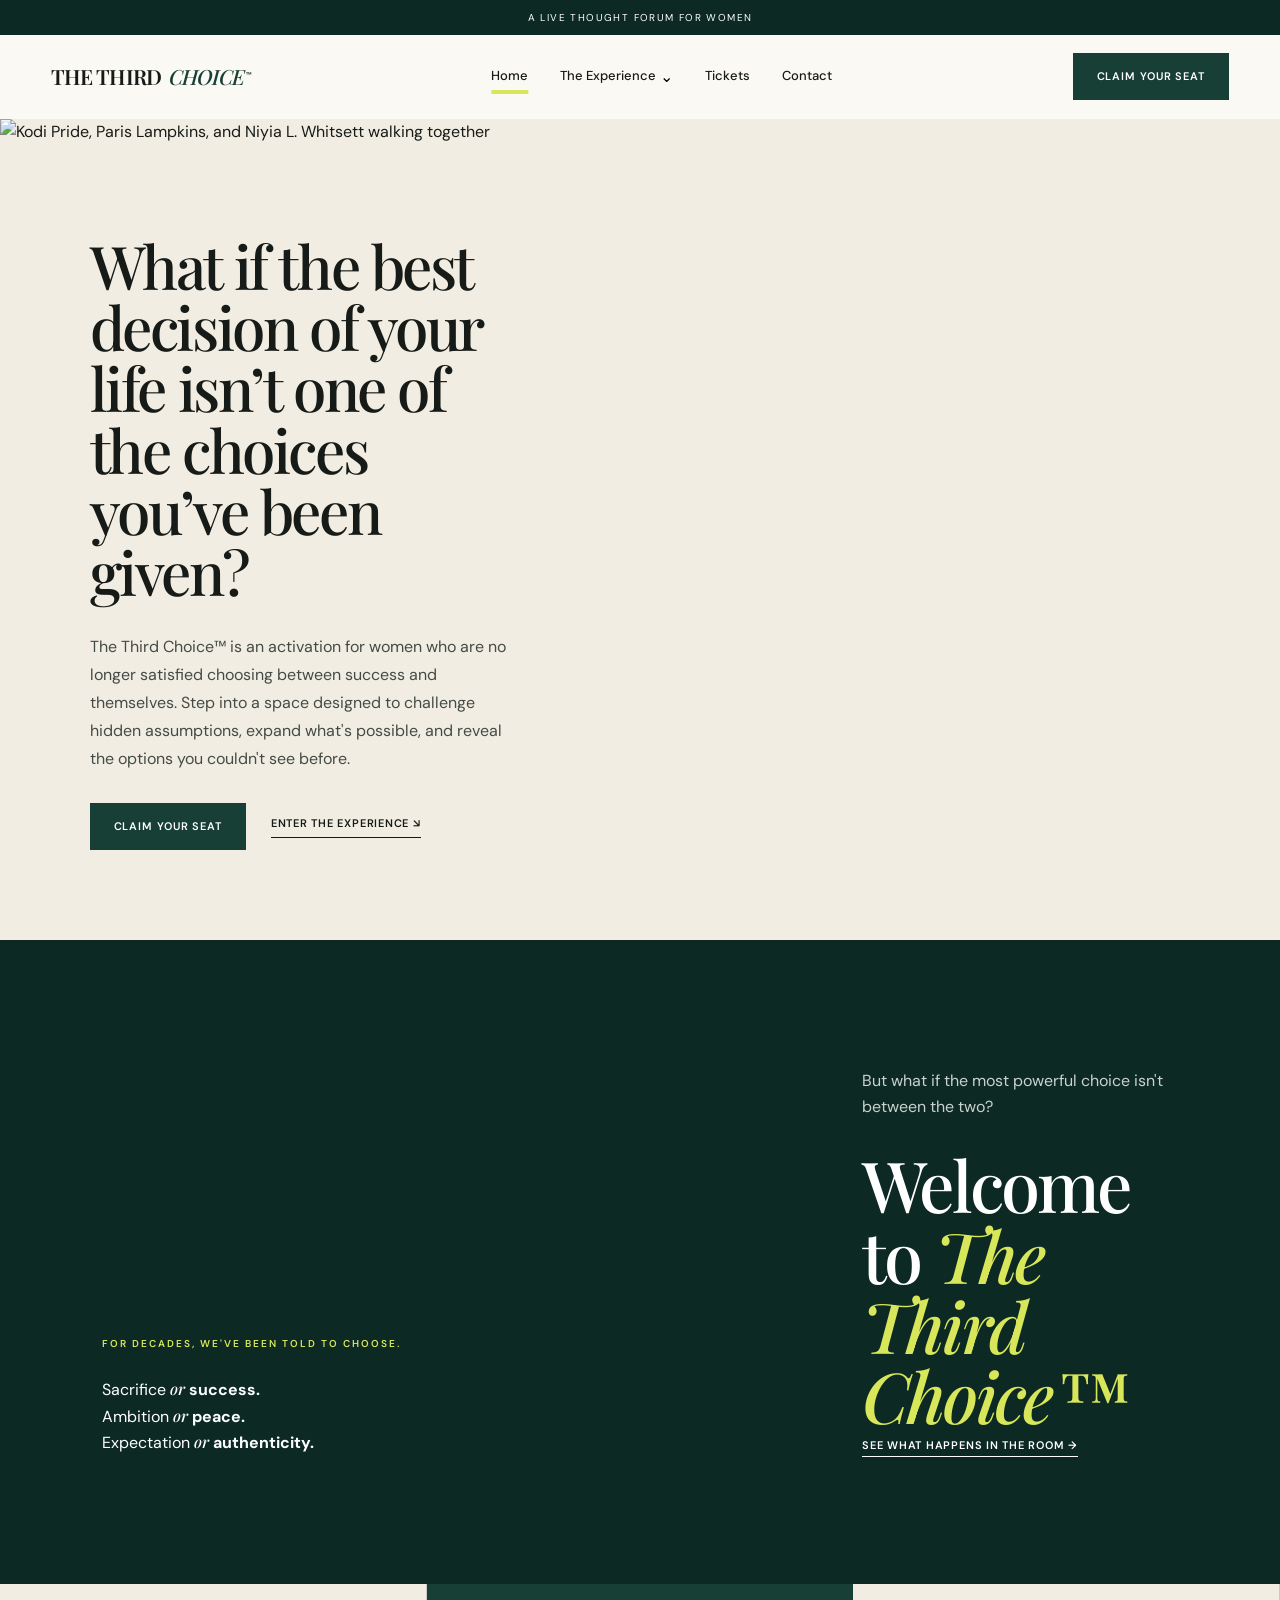
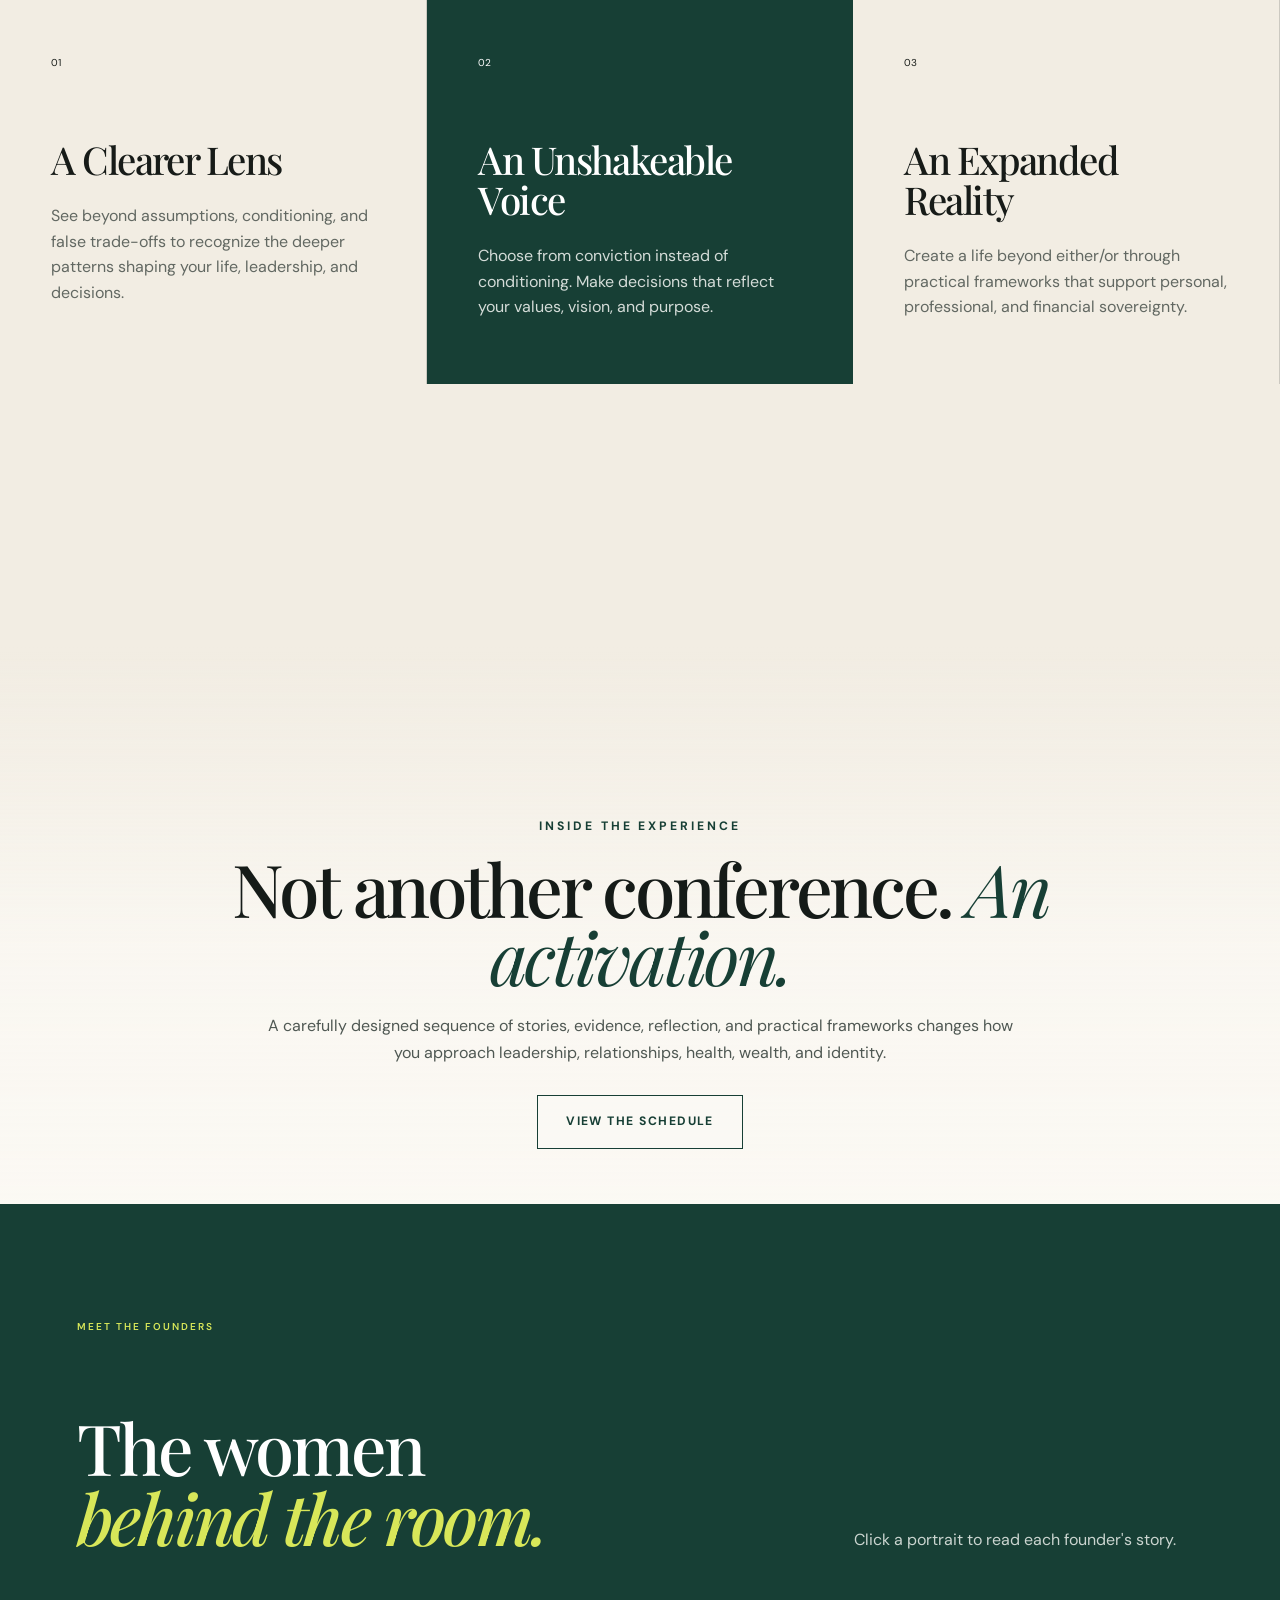
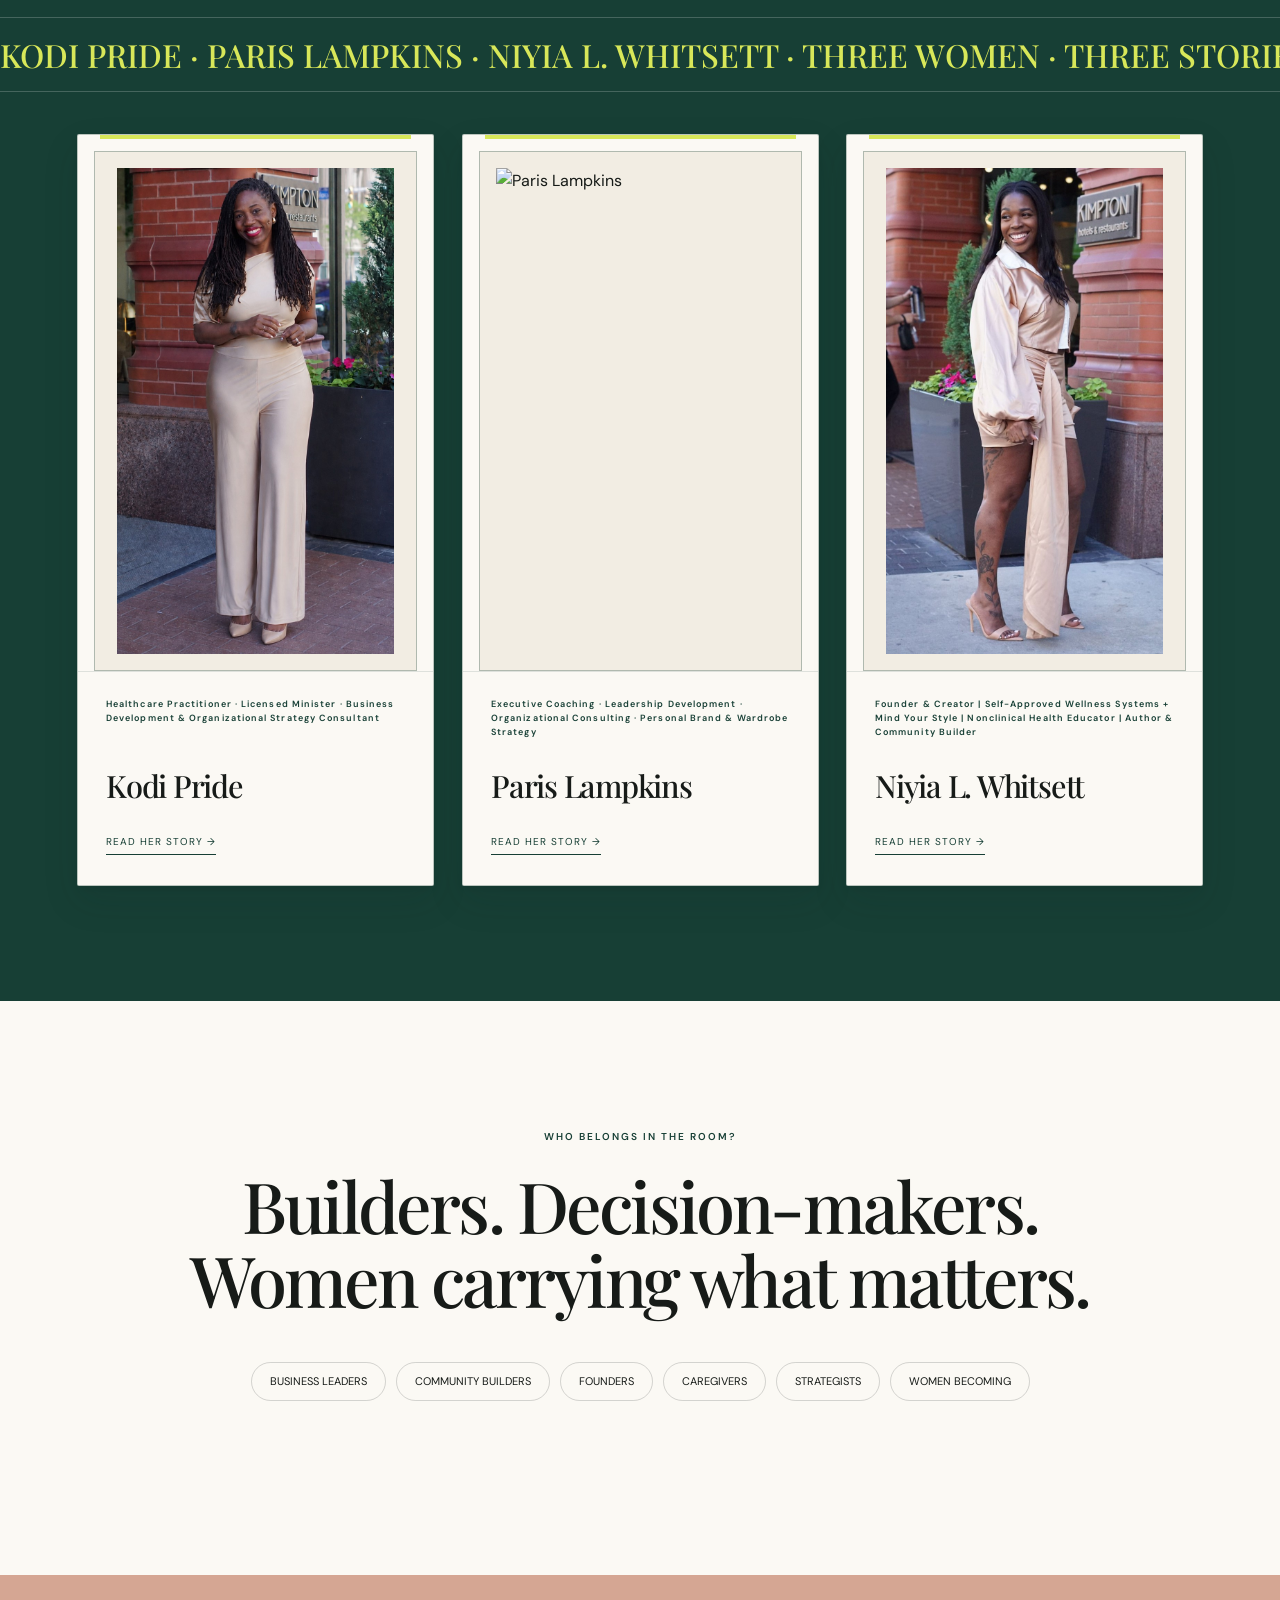
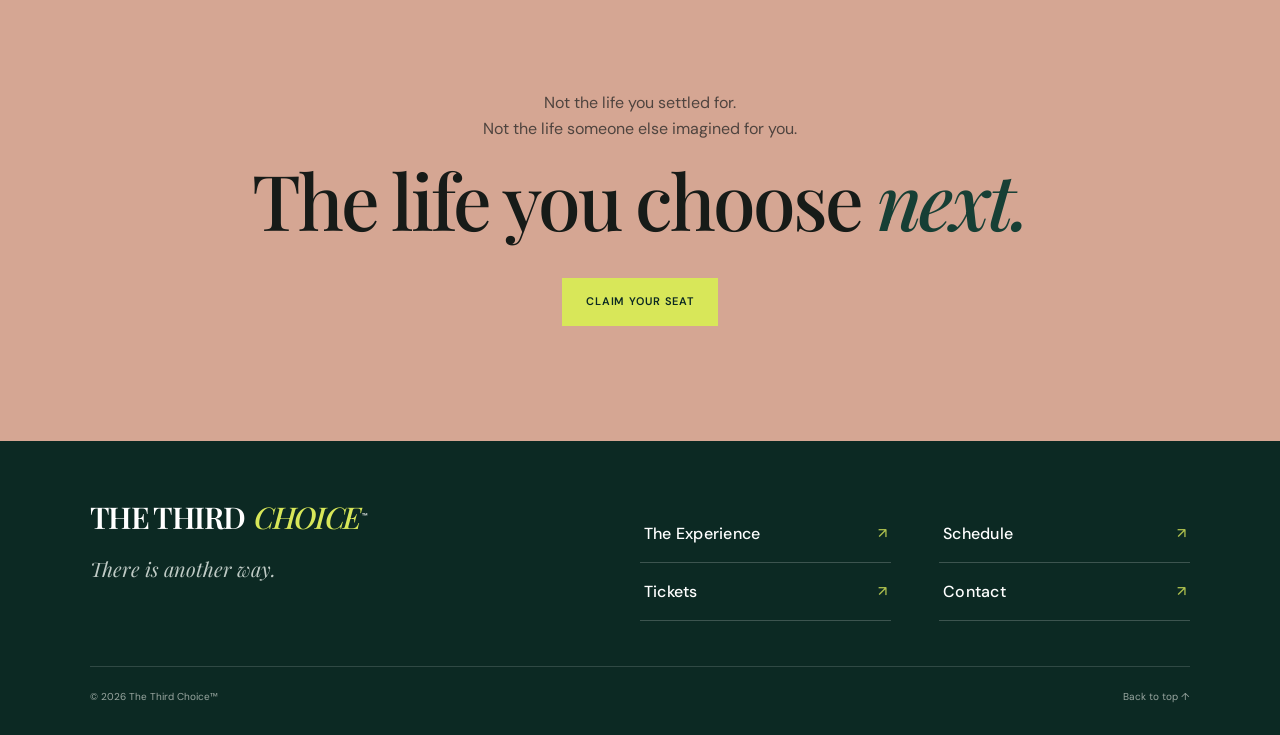
==== commit fc1b3c97: "Update index.html" ====
--- a/index.html
+++ b/index.html
@@ -2,6 +2,7 @@
 <html lang="en">
 
 <head>
+    <link rel="icon" type="image/png" href="/icon.jpg">
   <meta charset="UTF-8">
 
   <meta
@@ -143,13 +144,20 @@
 
   <!-- HERO SECTION -->
 
-  <section class="home-hero">
-
-    <div class="hero-copy reveal-left">
+  <section class="home-hero cinematic-hero">
+
+    <img
+      class="cinematic-hero-image"
+      src="images/founders-walking.png"
+      alt="Kodi Pride, Paris Lampkins, and Niyia L. Whitsett walking together"
+    >
+
+    <div class="cinematic-hero-shade" aria-hidden="true"></div>
+
+    <div class="hero-copy cinematic-hero-copy reveal-left">
 
       <h1>
-        What if the best decision of your life isn't one
-        of the choices you've been given?
+       What if the best decision of your life isn’t one of the choices you’ve been given?
       </h1>
 
       <p>
@@ -174,61 +182,52 @@
 
     </div>
 
-    <div class="hero-media reveal-right">
-
-      <img
-        class="photo-reveal"
-        src="images/founders.jpeg"
-        alt="The three founders of The Third Choice standing together"
-      >
-
-    </div>
-
   </section>
 
-  <!-- MOVING CHOICES -->
-
-  <section
-    class="ticker"
-    aria-label="The choices women are often given"
-  >
-
-    <div>
-      Career <i>or</i> family
-      &nbsp;&nbsp; • &nbsp;&nbsp;
-      Logic <i>or</i> intuition
-      &nbsp;&nbsp; • &nbsp;&nbsp;
-      Ambition <i>or</i> peace
-      &nbsp;&nbsp; • &nbsp;&nbsp;
-      Wealth <i>or</i> purpose
-    </div>
-
-  </section>
-
   <!-- MAIN STATEMENT -->
 
-  <section class="split-statement">
-
-    <div class="reveal-left">
+  <section class="split-statement choice-statement">
+
+    <div class="choice-statement-intro reveal-left">
 
       <p class="eyebrow light">
         For decades, we've been told to choose.
       </p>
 
+      <div class="choice-statement-lines">
+
+        <p>
+          <span>Sacrifice</span>
+          <em>or</em>
+          <strong>success.</strong>
+        </p>
+
+        <p>
+          <span>Ambition</span>
+          <em>or</em>
+          <strong>peace.</strong>
+        </p>
+
+        <p>
+          <span>Expectation</span>
+          <em>or</em>
+          <strong>authenticity.</strong>
+        </p>
+
+      </div>
+
+    </div>
+
+    <div class="statement-aside choice-statement-finale reveal-right">
+
+      <p>
+        But what if the most powerful choice isn't between the two?
+      </p>
+
       <h2>
-        Stop choosing sides.<br>
-        <em>Start creating possibilities.</em>
+        <span>Welcome to</span>
+        <em>The Third Choice™</em>
       </h2>
-
-    </div>
-
-    <div class="statement-aside reveal-right">
-
-      <p>
-        The greatest breakthroughs happen when you question
-        the choices you were handed. Welcome to
-        The Third Choice™.
-      </p>
 
       <a class="arrow-link light" href="experience.html">
         See what happens in the room →
@@ -381,8 +380,7 @@
         <div>
 
           <small>
-            HEALTH CARE PRACTITIONER · MINISTER ·
-            BUSINESS STRATEGIST
+           Healthcare Practitioner · Licensed Minister · Business Development & Organizational Strategy Consultant
           </small>
 
           <h3>Kodi Pride</h3>
@@ -398,16 +396,14 @@
       <a class="portrait-card reveal" href="paris.html">
 
         <img
-          src="images/founders2.jpeg"
+          src="images/founders2a.jpg"
           alt="Paris Lampkins"
         >
 
         <div>
 
           <small>
-            EXECUTIVE COACHING · LEADERSHIP DEVELOPMENT ·
-            ORGANIZATIONAL CONSULTING · PERSONAL BRAND &amp;
-            WARDROBE STRATEGY
+             Executive Coaching · Leadership Development · Organizational Consulting · Personal Brand & Wardrobe Strategy
           </small>
 
           <h3>Paris Lampkins</h3>
@@ -429,8 +425,7 @@
 
         <div>
 
-          <small>
-            WELLNESS STRATEGIST &amp; EXPERIENCE CURATOR
+          <small>Founder & Creator | Self-Approved Wellness Systems + Mind Your Style | Nonclinical Health Educator | Author & Community Builder
           </small>
 
           <h3>Niyia L. Whitsett</h3>
@@ -539,4 +534,4 @@
 <script src="script.js"></script>
 
 </body>
-</html>+</html>
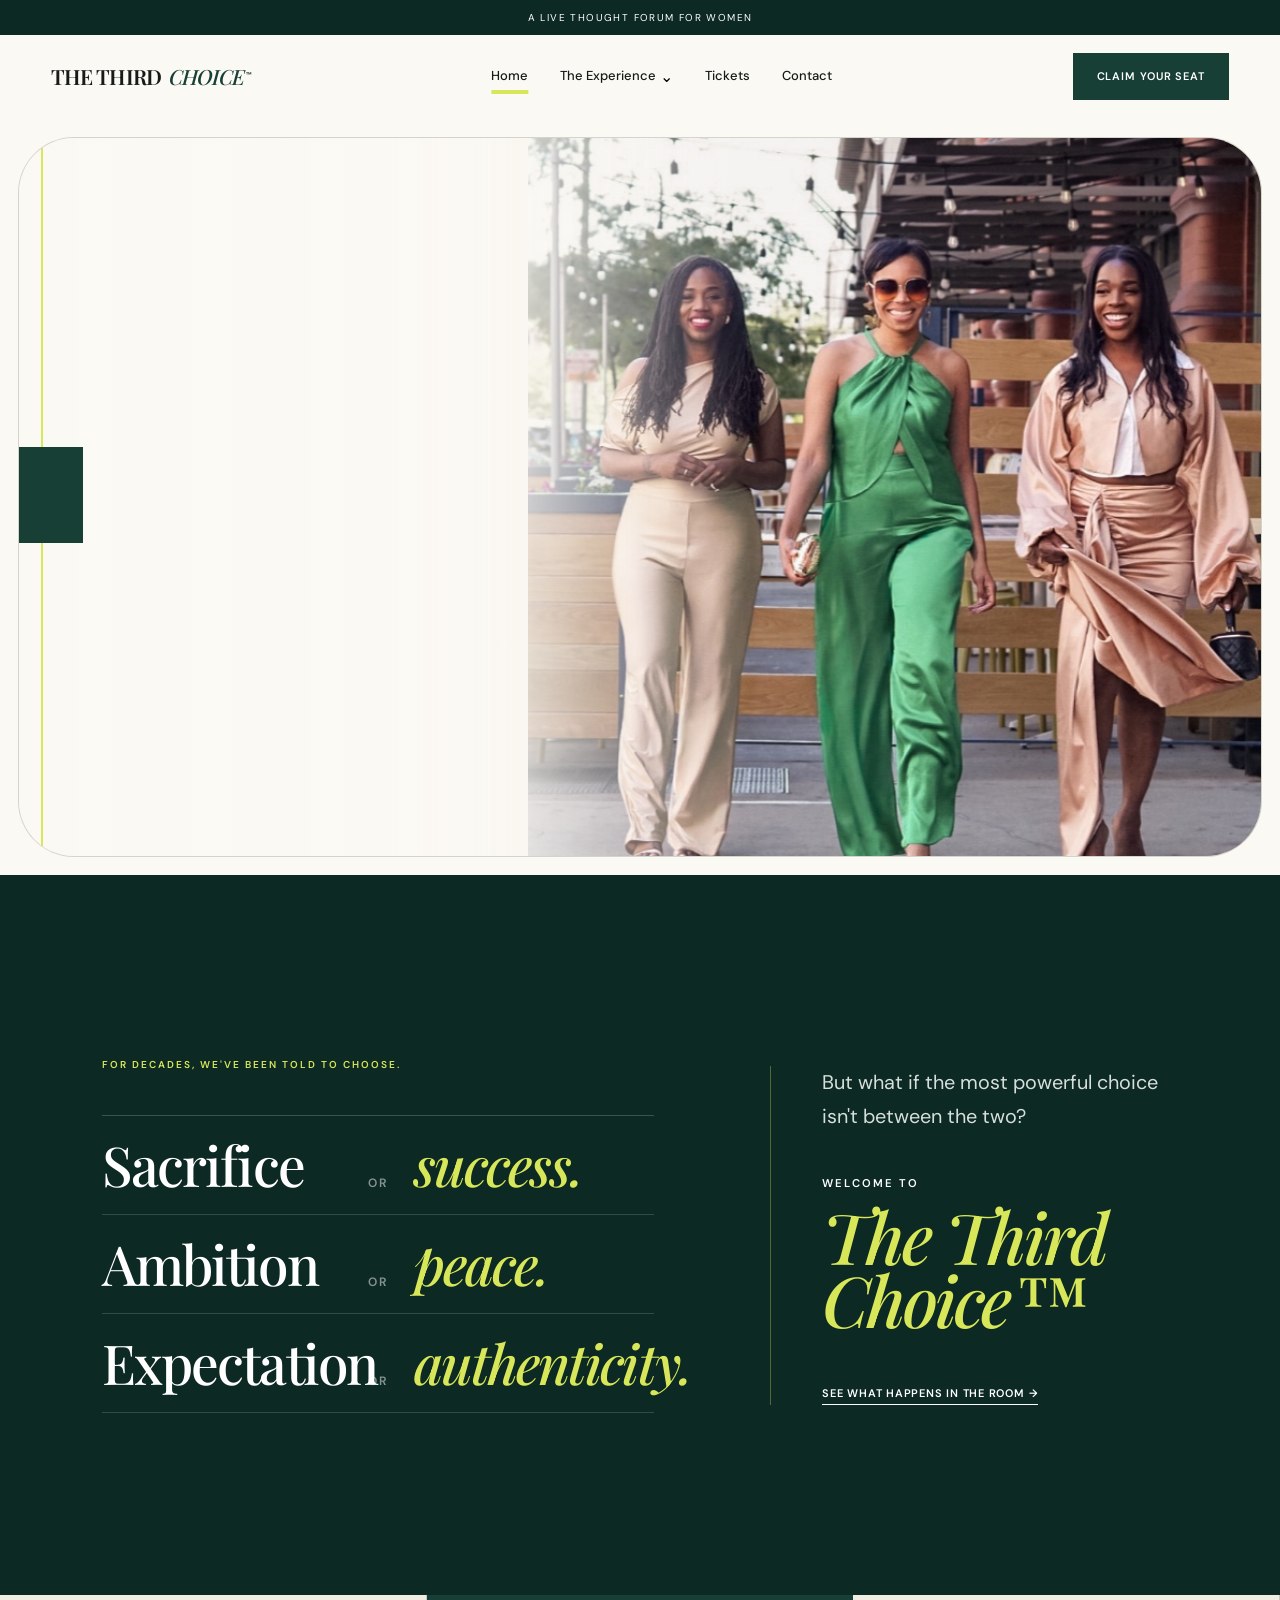
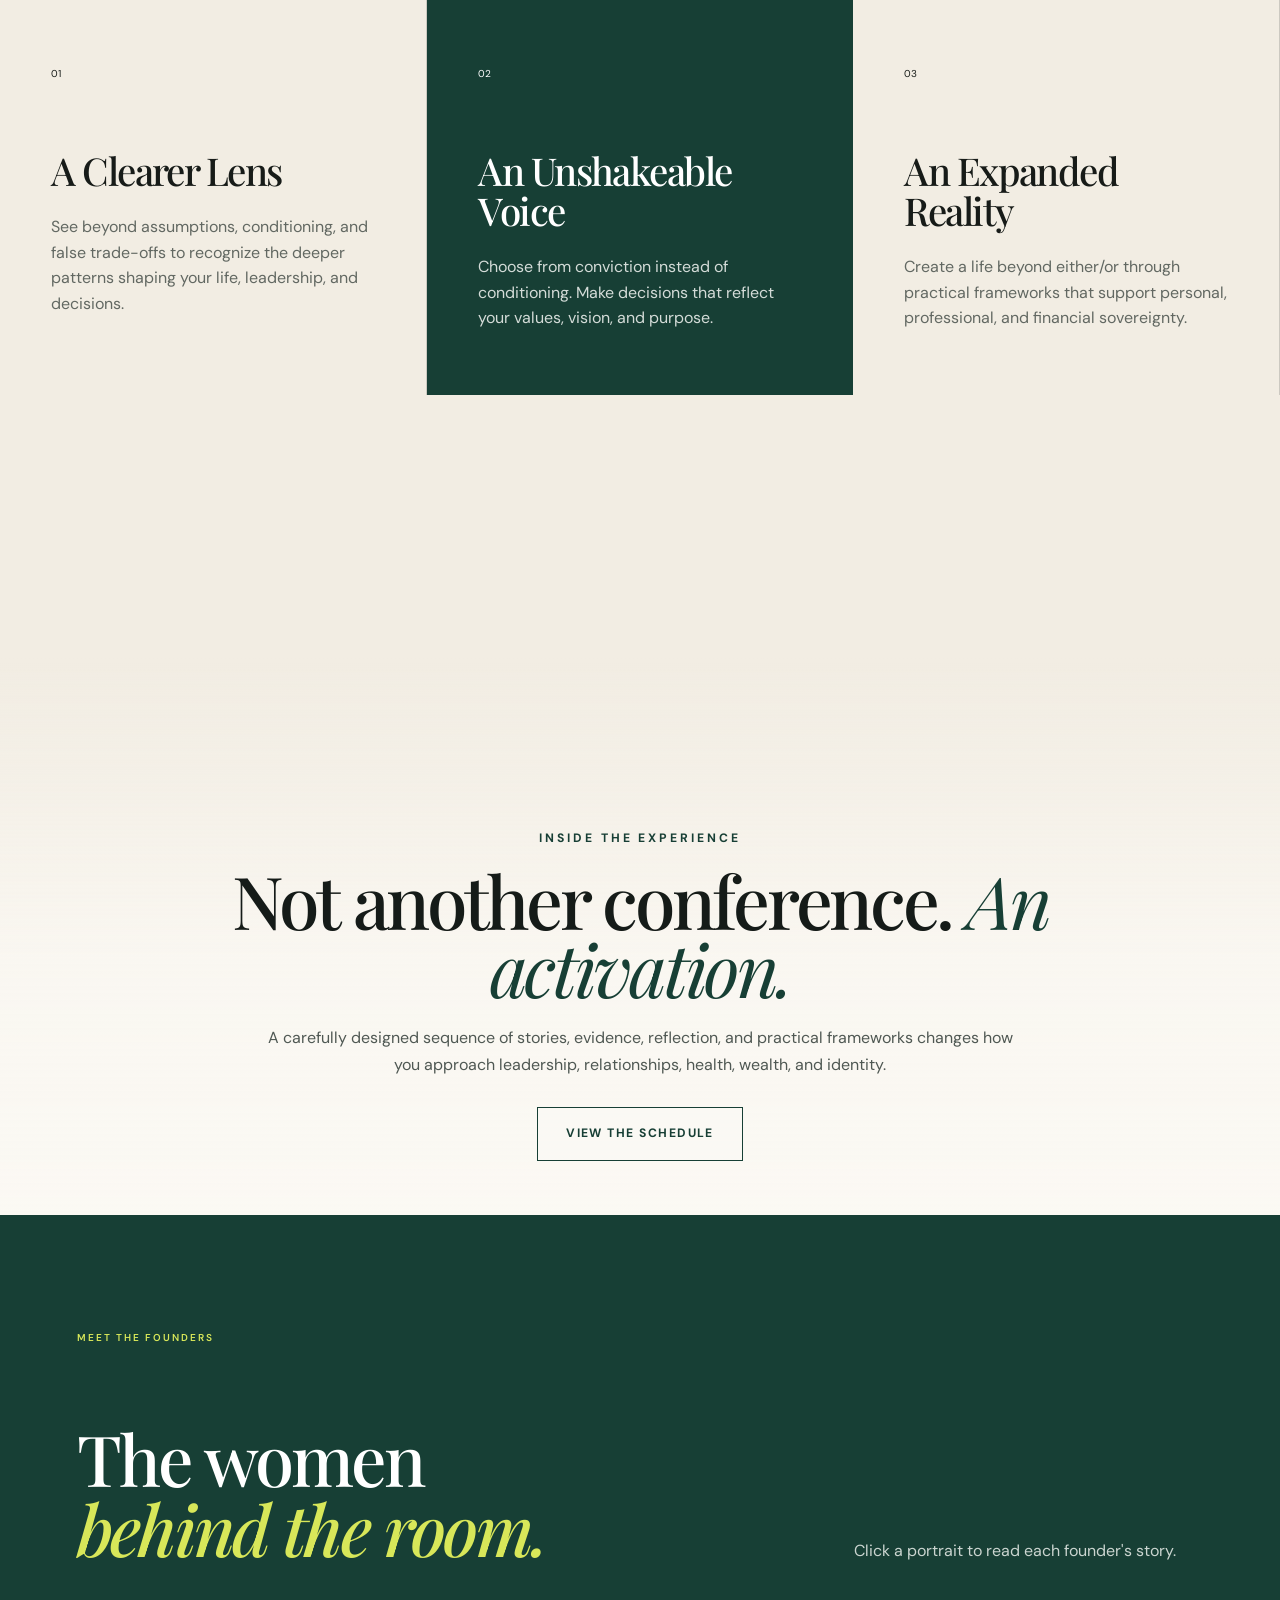
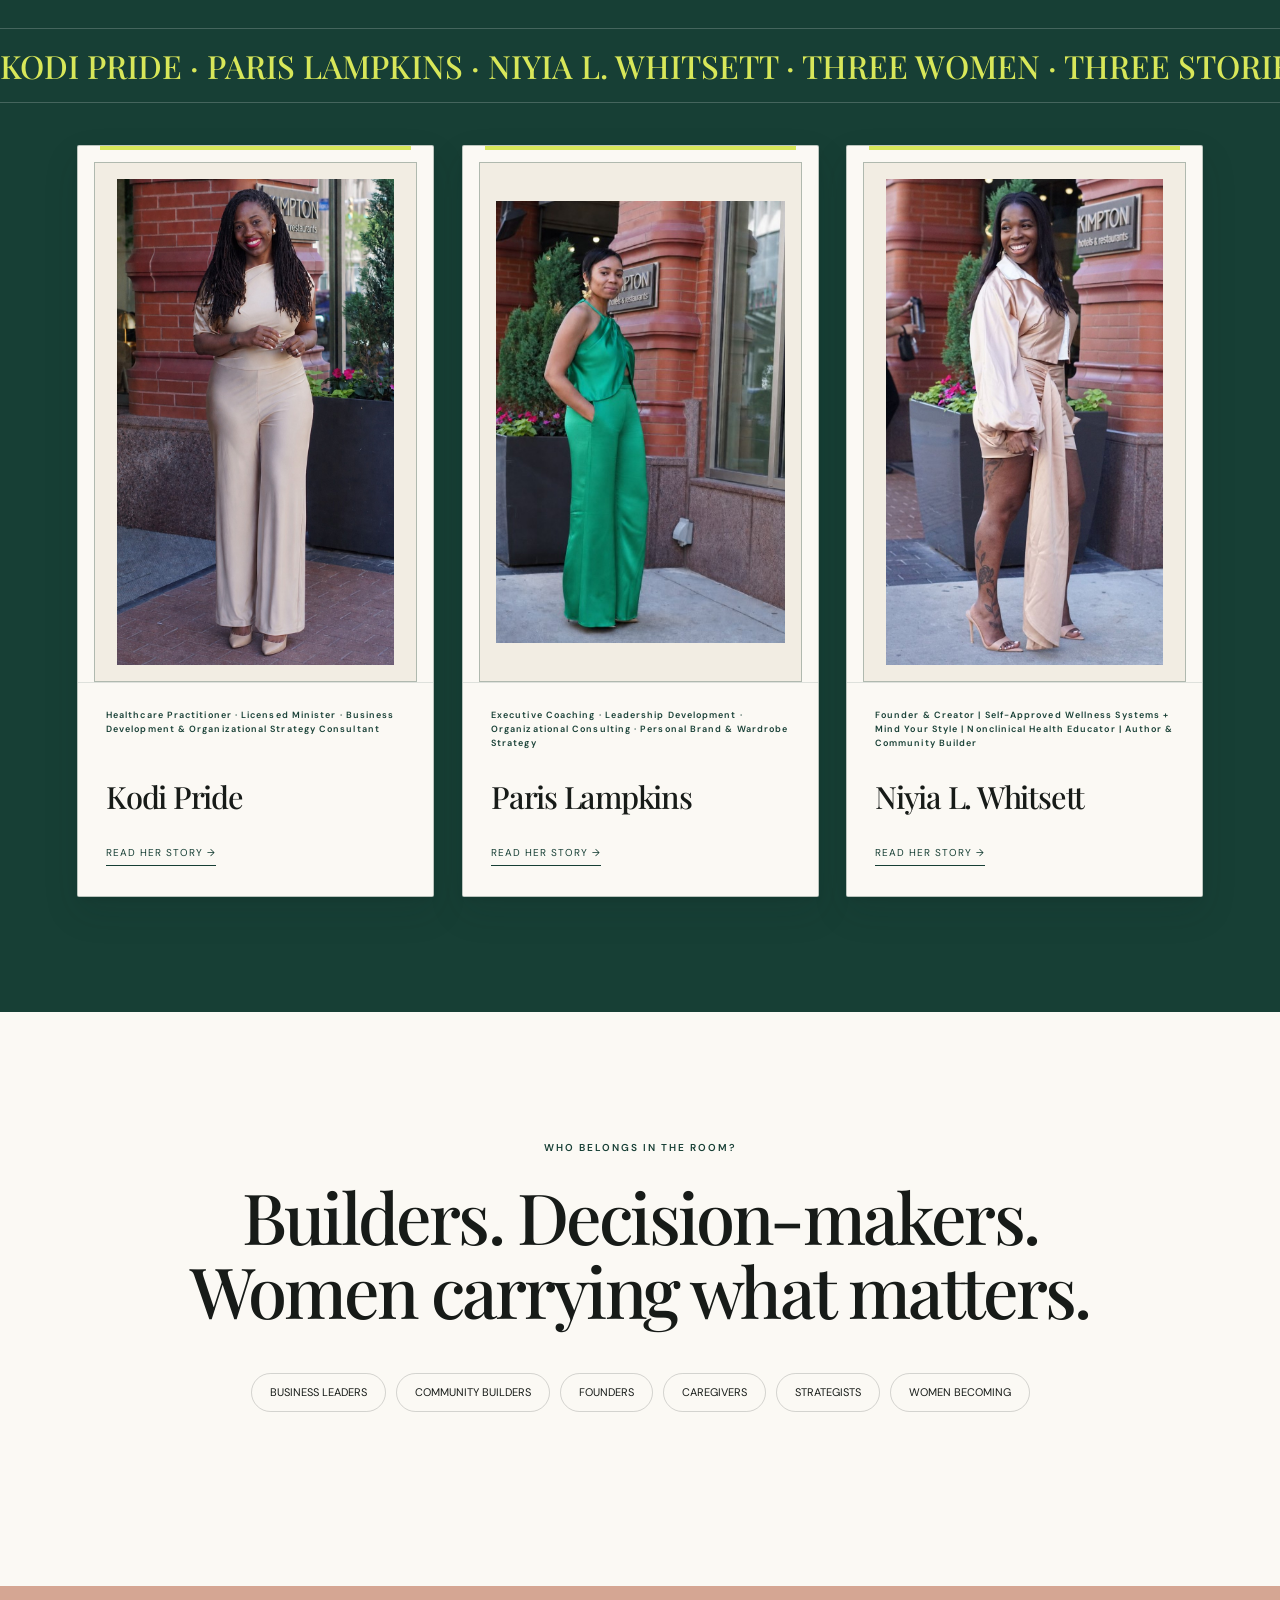
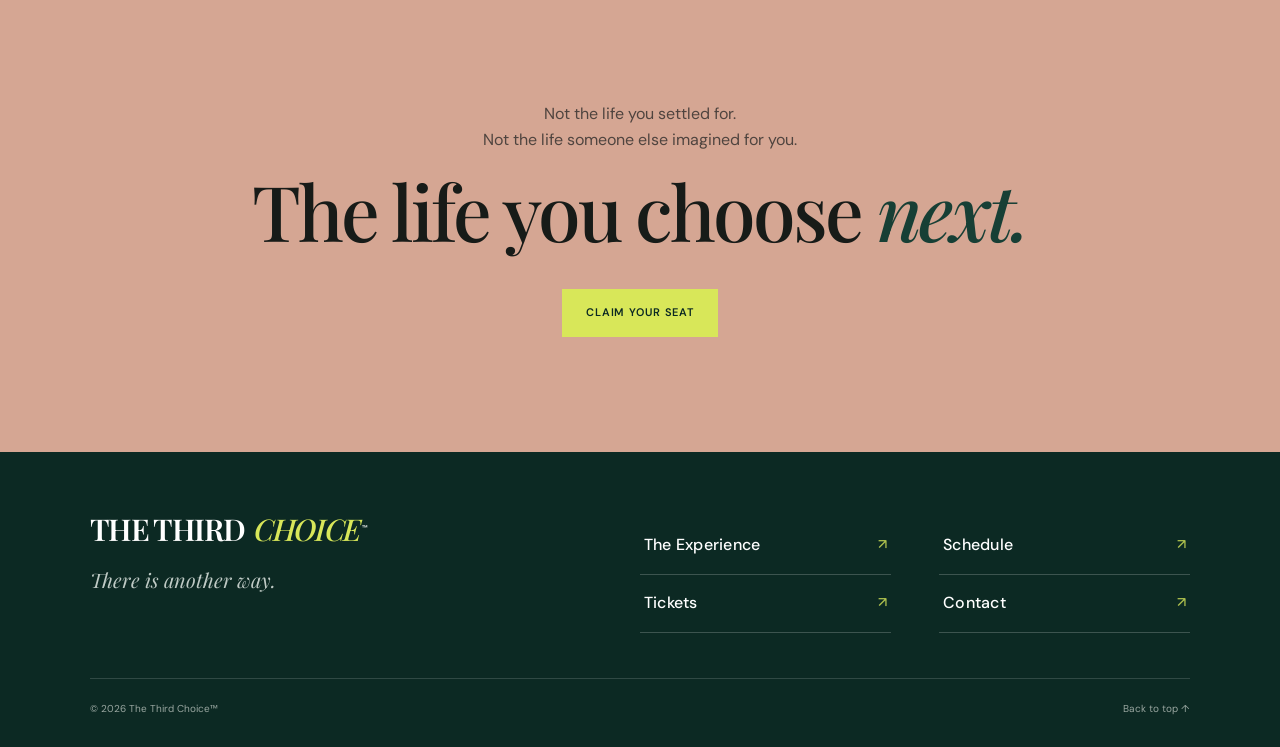
==== commit 48885cc8: "Update index.html" ====
--- a/index.html
+++ b/index.html
@@ -2,7 +2,12 @@
 <html lang="en">
 
 <head>
-    <link rel="icon" type="image/png" href="/icon.jpg">
+    
+     <link
+    rel="icon"
+    type="image/jpeg"
+    href="/icon.jpg"
+  >
   <meta charset="UTF-8">
 
   <meta
--- a/style.css
+++ b/style.css
@@ -3181,4 +3181,1501 @@
   .footer-nav a {
     min-height: 54px;
   }
-}+}
+
+
+/* Approved opening-page emphasis */
+
+.hero-copy .hero-conclusion {
+  max-width: 650px;
+  margin-top: 22px;
+  color: var(--forest);
+  font-family: var(--serif);
+  font-size: clamp(1.15rem, 1.65vw, 1.45rem);
+  font-style: italic;
+  line-height: 1.45;
+}
+
+
+/* =========================================
+   THE CHOICE STORY
+========================================= */
+
+.choice-story {
+  position: relative;
+  display: grid;
+  grid-template-columns: 0.8fr 1.2fr;
+  gap: 75px 9vw;
+  overflow: hidden;
+  padding: clamp(80px, 9vw, 145px) 8vw;
+  background: var(--deep);
+  color: #ffffff;
+}
+
+
+.choice-story::before {
+  position: absolute;
+  top: -180px;
+  right: -130px;
+  width: 460px;
+  height: 460px;
+  border: 1px solid rgba(216, 231, 89, 0.18);
+  border-radius: 50%;
+  content: "";
+}
+
+
+.choice-story::after {
+  position: absolute;
+  right: 8vw;
+  bottom: 0;
+  left: 8vw;
+  height: 1px;
+  background: rgba(255, 255, 255, 0.16);
+  content: "";
+}
+
+
+.choice-story-heading,
+.choice-story-list,
+.choice-story-reveal {
+  position: relative;
+  z-index: 1;
+}
+
+
+.choice-story-heading .eyebrow {
+  margin-bottom: 32px;
+  color: var(--lime);
+}
+
+
+.choice-story-heading h2 {
+  max-width: 560px;
+  font-family: var(--serif);
+  font-size: clamp(3.8rem, 6.6vw, 7rem);
+  font-weight: 500;
+  line-height: 0.92;
+  letter-spacing: -0.045em;
+}
+
+
+.choice-story-list {
+  align-self: end;
+  padding-top: 45px;
+  border-top: 1px solid rgba(255, 255, 255, 0.2);
+}
+
+
+.choice-story-list p {
+  display: grid;
+  grid-template-columns: 1fr auto 1fr;
+  align-items: baseline;
+  gap: 22px;
+  padding: 16px 0;
+  border-bottom: 1px solid rgba(255, 255, 255, 0.14);
+  font-family: var(--serif);
+  font-size: clamp(2rem, 3.6vw, 4.25rem);
+  line-height: 1.05;
+}
+
+
+.choice-story-list p span:last-child {
+  color: var(--lime);
+  font-style: italic;
+}
+
+
+.choice-story-list em {
+  color: rgba(255, 255, 255, 0.55);
+  font-size: 0.42em;
+  letter-spacing: 0.08em;
+  text-transform: uppercase;
+}
+
+
+.choice-story-reveal {
+  display: grid;
+  grid-column: 1 / -1;
+  grid-template-columns: 0.8fr 1.2fr;
+  gap: 9vw;
+  align-items: end;
+  padding-top: 70px;
+}
+
+
+.choice-story-reveal > p {
+  max-width: 480px;
+  color: #d7dfdb;
+  font-size: clamp(1.15rem, 1.65vw, 1.45rem);
+  line-height: 1.65;
+}
+
+
+.choice-story-reveal h3 {
+  color: var(--lime);
+  font-family: var(--serif);
+  font-size: clamp(3.2rem, 6vw, 6.4rem);
+  font-style: italic;
+  font-weight: 500;
+  line-height: 0.92;
+  letter-spacing: -0.04em;
+}
+
+
+.choice-story-reveal h3 span {
+  display: block;
+  margin-bottom: 15px;
+  color: #ffffff;
+  font-family: var(--sans);
+  font-size: 0.16em;
+  font-style: normal;
+  font-weight: 600;
+  letter-spacing: 0.2em;
+  text-transform: uppercase;
+}
+
+
+.choice-story-reveal h3 sup {
+  margin-left: 5px;
+  font-family: var(--sans);
+  font-size: 0.2em;
+  font-style: normal;
+  vertical-align: top;
+}
+
+
+.choice-story-reveal .arrow-link {
+  grid-column: 2;
+  justify-self: start;
+  margin-top: -34px;
+}
+
+
+@media (max-width: 900px) {
+  .choice-story {
+    grid-template-columns: 1fr;
+    gap: 55px;
+    padding: 80px 7vw;
+  }
+
+
+  .choice-story-list {
+    padding-top: 30px;
+  }
+
+
+  .choice-story-reveal {
+    grid-template-columns: 1fr;
+    gap: 35px;
+    padding-top: 30px;
+  }
+
+
+  .choice-story-reveal .arrow-link {
+    grid-column: 1;
+    margin-top: 0;
+  }
+}
+
+
+@media (max-width: 600px) {
+  .choice-story {
+    gap: 44px;
+    padding: 70px 24px;
+  }
+
+
+  .choice-story-heading h2 {
+    font-size: clamp(3.2rem, 15vw, 5rem);
+  }
+
+
+  .choice-story-list p {
+    grid-template-columns: 1fr;
+    gap: 2px;
+    padding: 20px 0;
+    font-size: clamp(2.1rem, 11vw, 3.25rem);
+  }
+
+
+  .choice-story-list em {
+    margin: 3px 0;
+    font-size: 0.34em;
+  }
+
+
+  .choice-story-reveal h3 {
+    font-size: clamp(3rem, 15vw, 4.7rem);
+  }
+}
+
+
+/* =========================================
+   CINEMATIC WALKING-PHOTO HERO
+   Isolated so the remainder of the site stays unchanged.
+========================================= */
+
+.home-hero.cinematic-hero {
+  position: relative;
+  display: flex;
+  width: calc(100% - 36px);
+  max-width: 1540px;
+  min-height: 620px;
+  height: min(720px, calc(100vh - 150px));
+  align-items: center;
+  overflow: hidden;
+  margin: 18px auto;
+  border: 1px solid rgba(23, 63, 53, 0.14);
+  border-radius: 56px;
+  background: var(--cream);
+  isolation: isolate;
+}
+
+.cinematic-hero-image {
+  position: absolute;
+  top: 0;
+  right: 0;
+  z-index: -3;
+  width: 59%;
+  height: 100%;
+  object-fit: cover;
+  object-position: center 48%;
+  animation: heroImageArrive 1.2s cubic-bezier(0.22, 1, 0.36, 1) both;
+}
+
+.cinematic-hero-shade {
+  position: absolute;
+  inset: 0;
+  z-index: -2;
+  background:
+    linear-gradient(
+      90deg,
+      rgba(251, 249, 244, 1) 0%,
+      rgba(251, 249, 244, 0.99) 28%,
+      rgba(251, 249, 244, 0.9) 38%,
+      rgba(251, 249, 244, 0.44) 48%,
+      rgba(251, 249, 244, 0) 59%
+    );
+  animation: heroShadeArrive 1s 0.12s ease both;
+}
+
+.cinematic-hero::before {
+  position: absolute;
+  top: 0;
+  bottom: 0;
+  left: 22px;
+  z-index: 1;
+  width: 2px;
+  background: var(--lime);
+  content: "";
+  transform: scaleY(0);
+  transform-origin: top;
+  animation: heroRuleArrive 0.85s 0.35s ease forwards;
+}
+
+.cinematic-hero::after {
+  position: absolute;
+  top: 43%;
+  left: 0;
+  z-index: 1;
+  width: 64px;
+  height: 96px;
+  background: var(--forest);
+  content: "";
+  transform: translateX(-100%);
+  animation: heroBlockArrive 0.75s 0.55s ease forwards;
+}
+
+.cinematic-hero-copy {
+  position: relative;
+  z-index: 2;
+  width: min(48%, 680px);
+  padding: clamp(50px, 5vw, 78px) clamp(42px, 5vw, 78px);
+}
+
+.cinematic-hero-copy::before {
+  display: block;
+  margin-bottom: 20px;
+  color: #9bb500;
+  font-family: var(--sans);
+  font-size: 0.68rem;
+  font-weight: 600;
+  letter-spacing: 0.24em;
+  text-transform: uppercase;
+  content: "A LIVE THOUGHT FORUM FOR WOMEN";
+}
+
+.cinematic-hero-copy h1 {
+  max-width: 610px;
+  font-size: clamp(3.15rem, 4.25vw, 5.15rem);
+  line-height: 0.94;
+  letter-spacing: -0.045em;
+}
+
+.cinematic-hero-copy > p {
+  max-width: 540px;
+  margin-top: 24px;
+  color: var(--muted);
+  font-size: clamp(0.92rem, 1vw, 1.05rem);
+  line-height: 1.62;
+}
+
+.cinematic-hero-copy .button-row {
+  margin-top: 26px;
+}
+
+@keyframes heroImageArrive {
+  from {
+    opacity: 0;
+    transform: scale(1.035) translateX(22px);
+  }
+
+  to {
+    opacity: 1;
+    transform: scale(1) translateX(0);
+  }
+}
+
+@keyframes heroShadeArrive {
+  from {
+    opacity: 0;
+  }
+
+  to {
+    opacity: 1;
+  }
+}
+
+@keyframes heroRuleArrive {
+  to {
+    transform: scaleY(1);
+  }
+}
+
+@keyframes heroBlockArrive {
+  to {
+    transform: translateX(0);
+  }
+}
+
+@media (max-width: 1050px) {
+  .home-hero.cinematic-hero {
+    min-height: 600px;
+    height: auto;
+  }
+
+  .cinematic-hero-image {
+    width: 58%;
+  }
+
+  .cinematic-hero-copy {
+    width: 52%;
+    padding-right: 30px;
+  }
+
+  .cinematic-hero-copy h1 {
+    font-size: clamp(3rem, 5.4vw, 4.6rem);
+  }
+}
+
+@media (max-width: 760px) {
+  .home-hero.cinematic-hero {
+    display: flex;
+    min-height: auto;
+    flex-direction: column;
+    width: calc(100% - 20px);
+    margin: 10px auto;
+    border-radius: 32px;
+  }
+
+  .cinematic-hero-image {
+    position: relative;
+    z-index: 0;
+    order: 1;
+    width: 100%;
+    height: auto;
+    aspect-ratio: 743 / 669;
+    object-fit: contain;
+    object-position: center;
+  }
+
+  .cinematic-hero-shade {
+    display: none;
+  }
+
+  .cinematic-hero::before {
+    top: 18px;
+    right: 18px;
+    bottom: auto;
+    left: 18px;
+    width: auto;
+    height: 2px;
+    transform: scaleX(0);
+    transform-origin: left;
+    animation-name: heroRuleArriveMobile;
+  }
+
+  .cinematic-hero::after {
+    display: none;
+  }
+
+  .cinematic-hero-copy {
+    order: 2;
+    width: 100%;
+    padding: 52px 25px 60px;
+    background: var(--paper);
+  }
+
+  .cinematic-hero-copy::before {
+    margin-bottom: 24px;
+    font-size: 0.66rem;
+    line-height: 1.5;
+  }
+
+  .cinematic-hero-copy h1 {
+    font-size: clamp(3rem, 14vw, 4.7rem);
+    line-height: 0.94;
+  }
+
+  .cinematic-hero-copy > p {
+    margin-top: 26px;
+    font-size: 1rem;
+  }
+
+  @keyframes heroRuleArriveMobile {
+    to {
+      transform: scaleX(1);
+    }
+  }
+}
+
+@media (prefers-reduced-motion: reduce) {
+  .cinematic-hero-image,
+  .cinematic-hero-shade,
+  .cinematic-hero::before,
+  .cinematic-hero::after {
+    animation: none;
+  }
+}
+
+
+/* =========================================
+   APPROVED "FOR DECADES" SECTION ONLY
+========================================= */
+
+.split-statement.choice-statement {
+  display: grid;
+  grid-template-columns: minmax(0, 1.15fr) minmax(320px, 0.85fr);
+  gap: clamp(60px, 9vw, 150px);
+  align-items: center;
+  min-height: 720px;
+  padding: clamp(85px, 9vw, 145px) 8vw;
+  background: var(--deep);
+}
+
+.choice-statement-intro .eyebrow {
+  margin-bottom: 42px;
+  color: var(--lime);
+}
+
+.choice-statement-lines {
+  border-top: 1px solid rgba(255, 255, 255, 0.2);
+}
+
+.choice-statement-lines p {
+  display: grid;
+  grid-template-columns: minmax(0, 1fr) auto minmax(0, 1fr);
+  gap: clamp(14px, 2vw, 32px);
+  align-items: baseline;
+  padding: 22px 0;
+  border-bottom: 1px solid rgba(255, 255, 255, 0.16);
+  color: #ffffff;
+  font-family: var(--serif);
+  font-size: clamp(2.4rem, 4.3vw, 5.2rem);
+  font-weight: 500;
+  line-height: 0.98;
+  letter-spacing: -0.035em;
+}
+
+.choice-statement-lines p strong {
+  color: var(--lime);
+  font-style: italic;
+  font-weight: 500;
+}
+
+.choice-statement-lines p em {
+  color: rgba(255, 255, 255, 0.5);
+  font-family: var(--sans);
+  font-size: 0.22em;
+  font-style: normal;
+  font-weight: 600;
+  letter-spacing: 0.14em;
+  text-transform: uppercase;
+}
+
+.choice-statement-finale {
+  max-width: 580px;
+  padding-left: clamp(30px, 4vw, 70px);
+  border-left: 1px solid rgba(216, 231, 89, 0.35);
+}
+
+.choice-statement-finale > p {
+  margin-bottom: 45px;
+  color: #d7dfdb;
+  font-size: clamp(1.15rem, 1.55vw, 1.4rem);
+  line-height: 1.7;
+}
+
+.choice-statement-finale h2 {
+  margin-bottom: 48px;
+  color: #ffffff;
+  font-family: var(--serif);
+  font-size: clamp(3.4rem, 5.5vw, 6.5rem);
+  font-weight: 500;
+  line-height: 0.9;
+  letter-spacing: -0.045em;
+}
+
+.choice-statement-finale h2 span {
+  display: block;
+  margin-bottom: 16px;
+  font-family: var(--sans);
+  font-size: 0.16em;
+  font-weight: 600;
+  letter-spacing: 0.19em;
+  text-transform: uppercase;
+}
+
+.choice-statement-finale h2 em {
+  display: block;
+  color: var(--lime);
+  font-style: italic;
+}
+
+@media (max-width: 980px) {
+  .split-statement.choice-statement {
+    grid-template-columns: 1fr;
+    gap: 75px;
+    min-height: auto;
+  }
+
+  .choice-statement-finale {
+    max-width: none;
+    padding-top: 45px;
+    padding-left: 0;
+    border-top: 1px solid rgba(216, 231, 89, 0.35);
+    border-left: 0;
+  }
+}
+
+@media (max-width: 600px) {
+  .split-statement.choice-statement {
+    gap: 58px;
+    padding: 75px 24px;
+  }
+
+  .choice-statement-intro .eyebrow {
+    margin-bottom: 30px;
+  }
+
+  .choice-statement-lines p {
+    grid-template-columns: 1fr;
+    gap: 4px;
+    padding: 20px 0;
+    font-size: clamp(2.5rem, 12vw, 4rem);
+  }
+
+  .choice-statement-lines p em {
+    margin: 3px 0;
+    font-size: 0.28em;
+  }
+
+  .choice-statement-finale h2 {
+    font-size: clamp(3.2rem, 14vw, 5rem);
+  }
+}
+
+/* =========================================
+   TICKETS SHOWCASE — OPTION TWO
+========================================= */
+
+.tickets-showcase {
+  --showcase-green: #0d3b2f;
+  --showcase-burgundy: #64091f;
+  --showcase-gold: #c2a15d;
+  --showcase-ivory: #f7f2e8;
+  --showcase-black: #11130f;
+  --showcase-gray: #62645f;
+
+  position: relative;
+  width: 100%;
+  padding: 26px;
+  overflow: visible;
+  background: var(--showcase-green);
+}
+
+.showcase-inner {
+  position: relative;
+  display: grid;
+  grid-template-columns: minmax(0, 0.9fr) minmax(420px, 1.1fr);
+  gap: clamp(40px, 6vw, 100px);
+  align-items: center;
+  max-width: 1600px;
+  min-height: 520px;
+  margin: 0 auto;
+  padding: clamp(55px, 7vw, 100px);
+  background: var(--showcase-ivory);
+  border: 2px solid var(--showcase-gold);
+  box-shadow:
+    inset 0 0 0 6px rgba(194, 161, 93, 0.12),
+    0 18px 50px rgba(0, 0, 0, 0.15);
+}
+
+/* Burgundy decorations on both sides */
+
+.showcase-tab {
+  position: absolute;
+  top: 50%;
+  z-index: 3;
+  width: clamp(48px, 5vw, 82px);
+  height: clamp(80px, 9vw, 132px);
+  background: linear-gradient(
+    145deg,
+    #750c29 0%,
+    var(--showcase-burgundy) 55%,
+    #4d0718 100%
+  );
+  transform: translateY(-50%);
+  box-shadow: 0 12px 30px rgba(63, 3, 21, 0.22);
+}
+
+.showcase-tab-left {
+  left: 0;
+}
+
+.showcase-tab-right {
+  right: 0;
+}
+
+/* Text area */
+
+.showcase-copy {
+  position: relative;
+  z-index: 2;
+}
+
+.showcase-eyebrow {
+  margin: 0;
+  color: var(--showcase-green);
+  font-family: "DM Sans", sans-serif;
+  font-size: 0.78rem;
+  font-weight: 600;
+  letter-spacing: 0.26em;
+  line-height: 1.4;
+  text-transform: uppercase;
+}
+
+/* Small gold line and diamond */
+
+.showcase-ornament {
+  display: flex;
+  align-items: center;
+  width: 150px;
+  margin: 20px 0 30px;
+}
+
+.showcase-ornament span {
+  display: block;
+  width: 62px;
+  height: 1px;
+  background: var(--showcase-gold);
+}
+
+.showcase-ornament i {
+  display: block;
+  width: 12px;
+  height: 12px;
+  margin: 0 7px;
+  background: var(--showcase-gold);
+  transform: rotate(45deg);
+}
+
+.showcase-copy h1 {
+  max-width: 720px;
+  margin: 0;
+  color: var(--showcase-black);
+  font-family: "Playfair Display", serif;
+  font-size: clamp(3.6rem, 5.7vw, 7rem);
+  font-weight: 500;
+  letter-spacing: -0.055em;
+  line-height: 0.92;
+}
+
+.showcase-copy h1 em {
+  display: block;
+  margin-top: 12px;
+  color: var(--showcase-green);
+  font-weight: 500;
+  line-height: 0.95;
+}
+
+.showcase-description {
+  max-width: 620px;
+  margin: clamp(30px, 4vw, 55px) 0 0;
+  color: var(--showcase-gray);
+  font-family: "DM Sans", sans-serif;
+  font-size: clamp(1rem, 1.15vw, 1.25rem);
+  line-height: 1.75;
+}
+
+/* Event room photo */
+
+.showcase-photo {
+  position: relative;
+  min-height: 390px;
+  overflow: hidden;
+  background: #26352e;
+  box-shadow: 0 22px 45px rgba(18, 37, 29, 0.2);
+}
+
+.showcase-photo::after {
+  position: absolute;
+  inset: 0;
+  border: 1px solid rgba(194, 161, 93, 0.5);
+  pointer-events: none;
+  content: "";
+}
+
+.showcase-photo img {
+  width: 100%;
+  height: 100%;
+  min-height: 390px;
+  display: block;
+  object-fit: cover;
+  object-position: center;
+  transition:
+    transform 700ms ease,
+    filter 700ms ease;
+}
+
+.showcase-photo:hover img {
+  transform: scale(1.025);
+  filter: contrast(1.03) saturate(1.04);
+}
+
+/* =========================================
+   TABLET
+========================================= */
+
+@media (max-width: 1100px) {
+  .showcase-inner {
+    grid-template-columns: 1fr 1fr;
+    gap: 42px;
+    min-height: auto;
+    padding: 65px 55px;
+  }
+
+  .showcase-copy h1 {
+    font-size: clamp(3.3rem, 6vw, 5.2rem);
+  }
+
+  .showcase-photo,
+  .showcase-photo img {
+    min-height: 340px;
+  }
+}
+
+/* =========================================
+   MOBILE
+========================================= */
+
+@media (max-width: 800px) {
+  .tickets-showcase {
+    padding: 14px;
+  }
+
+  .showcase-inner {
+    grid-template-columns: 1fr;
+    gap: 42px;
+    padding: 55px 30px 30px;
+  }
+
+  .showcase-copy {
+    text-align: center;
+  }
+
+  .showcase-eyebrow {
+    font-size: 0.7rem;
+    letter-spacing: 0.2em;
+  }
+
+  .showcase-ornament {
+    justify-content: center;
+    margin: 18px auto 28px;
+  }
+
+  .showcase-copy h1 {
+    font-size: clamp(3rem, 13vw, 4.8rem);
+    line-height: 0.98;
+  }
+
+  .showcase-description {
+    margin: 30px auto 0;
+    font-size: 1rem;
+    line-height: 1.65;
+  }
+
+  .showcase-photo,
+  .showcase-photo img {
+    min-height: 280px;
+  }
+
+  .showcase-tab {
+    width: 34px;
+    height: 76px;
+  }
+}
+
+/* =========================================
+   SMALL PHONES
+========================================= */
+
+@media (max-width: 480px) {
+  .showcase-inner {
+    padding: 48px 22px 22px;
+  }
+
+  .showcase-copy h1 {
+    font-size: clamp(2.7rem, 14vw, 3.8rem);
+  }
+
+  .showcase-photo,
+  .showcase-photo img {
+    min-height: 220px;
+  }
+
+  .showcase-tab {
+    display: none;
+  }
+}
+
+
+/* =========================================
+   EXPERIENCE INTRO — FINAL FIX
+========================================= */
+
+.experience-intro {
+  position: relative;
+  display: grid;
+  grid-template-columns: minmax(420px, 0.9fr) minmax(520px, 1.1fr);
+  gap: clamp(50px, 6vw, 110px);
+  align-items: center;
+  width: 100%;
+  min-height: 760px;
+  padding: 90px clamp(50px, 7vw, 130px);
+  overflow: hidden;
+  background: #f5f0e6;
+}
+
+.experience-intro-copy {
+  position: relative;
+  z-index: 2;
+  min-width: 0;
+}
+
+.experience-intro-eyebrow {
+  margin: 0 0 38px;
+  color: #123f32;
+  font-family: "DM Sans", sans-serif;
+  font-size: 0.76rem;
+  font-weight: 600;
+  letter-spacing: 0.27em;
+  text-transform: uppercase;
+}
+
+.experience-intro h1 {
+  margin: 0;
+  color: #11130f;
+  font-family: "Playfair Display", serif;
+  font-size: clamp(4rem, 5.3vw, 6.8rem);
+  font-weight: 500;
+  letter-spacing: -0.055em;
+  line-height: 0.94;
+}
+
+.experience-intro h1 em {
+  display: block;
+  margin-top: 15px;
+  color: #124d3c;
+  font-weight: 500;
+  line-height: 0.96;
+}
+
+/* PHOTO CONTAINER */
+
+.experience-intro-visual {
+  position: relative;
+  width: 100%;
+  min-width: 0;
+  padding: 10px 25px 32px 10px;
+}
+
+/* GREEN OFFSET BACKGROUND */
+
+.experience-intro-visual::before {
+  position: absolute;
+  top: 35px;
+  right: 0;
+  bottom: 0;
+  left: 45px;
+  z-index: 0;
+  background: #123f32;
+  content: "";
+}
+
+/* BURGUNDY CORNER */
+
+.experience-intro-visual::after {
+  position: absolute;
+  top: 0;
+  right: 2px;
+  z-index: 4;
+  width: 65px;
+  height: 65px;
+  background: linear-gradient(
+    225deg,
+    #720b29 0%,
+    #720b29 50%,
+    transparent 51%
+  );
+  content: "";
+}
+
+/* GOLD FRAME */
+
+.experience-intro-frame {
+  position: relative;
+  z-index: 2;
+  padding: 8px;
+  overflow: hidden;
+  background: #f7f2e8;
+  border: 2px solid #b99043;
+  box-shadow:
+    0 0 0 5px #f7f2e8,
+    0 0 0 6px #b99043,
+    0 24px 50px rgba(17, 49, 39, 0.2);
+}
+
+.experience-intro-frame img {
+  width: 100%;
+  height: 540px;
+  display: block;
+  object-fit: cover;
+  object-position: center;
+  transition: transform 700ms ease;
+}
+
+.experience-intro-frame:hover img {
+  transform: scale(1.02);
+}
+
+/* CAPTION CARD */
+
+.experience-intro-caption {
+  position: absolute;
+  bottom: 8px;
+  left: -10px;
+  z-index: 5;
+  width: 320px;
+  padding: 17px 24px;
+  color: #123f32;
+  background: #f7f2e8;
+  border: 1px solid #b99043;
+  font-family: "DM Sans", sans-serif;
+  font-size: 0.7rem;
+  font-weight: 600;
+  letter-spacing: 0.2em;
+  text-align: center;
+  text-transform: uppercase;
+  box-shadow: 0 12px 25px rgba(17, 49, 39, 0.13);
+}
+
+/* =========================================
+   TABLET
+========================================= */
+
+@media (max-width: 1100px) {
+  .experience-intro {
+    grid-template-columns: minmax(340px, 0.85fr) minmax(400px, 1.15fr);
+    gap: 45px;
+    min-height: 680px;
+    padding: 75px 45px;
+  }
+
+  .experience-intro h1 {
+    font-size: clamp(3.5rem, 5.8vw, 5.2rem);
+  }
+
+  .experience-intro-frame img {
+    height: 460px;
+  }
+}
+
+/* =========================================
+   MOBILE
+========================================= */
+
+@media (max-width: 800px) {
+  .experience-intro {
+    grid-template-columns: 1fr;
+    gap: 55px;
+    min-height: auto;
+    padding: 65px 25px 60px;
+  }
+
+  .experience-intro-copy {
+    text-align: center;
+  }
+
+  .experience-intro-eyebrow {
+    margin-bottom: 25px;
+  }
+
+  .experience-intro h1 {
+    font-size: clamp(3.2rem, 12vw, 5rem);
+  }
+
+  .experience-intro-visual {
+    max-width: 620px;
+    margin: 0 auto;
+  }
+
+  .experience-intro-frame img {
+    height: 500px;
+  }
+
+  .experience-intro-caption {
+    left: 50%;
+    width: calc(100% - 70px);
+    transform: translateX(-50%);
+  }
+}
+
+/* =========================================
+   SMALL PHONES
+========================================= */
+
+@media (max-width: 480px) {
+  .experience-intro {
+    padding: 55px 18px 50px;
+  }
+
+  .experience-intro h1 {
+    font-size: clamp(2.7rem, 13vw, 4rem);
+  }
+
+  .experience-intro-visual {
+    padding-right: 16px;
+  }
+
+  .experience-intro-frame img {
+    height: 390px;
+  }
+
+  .experience-intro-visual::after {
+    width: 48px;
+    height: 48px;
+  }
+
+  .experience-intro-caption {
+    width: calc(100% - 45px);
+    padding: 14px 10px;
+    font-size: 0.61rem;
+    letter-spacing: 0.14em;
+  }
+}
+/* =========================================
+   EXPERIENCE HERO — PROPORTION FIX
+========================================= */
+
+.experience-intro {
+  grid-template-columns: minmax(560px, 0.95fr) minmax(620px, 1.05fr);
+  gap: clamp(45px, 5vw, 90px);
+  min-height: 680px;
+  padding: 65px clamp(45px, 5vw, 95px);
+}
+
+.experience-intro-copy {
+  max-width: 720px;
+}
+
+.experience-intro h1 {
+  font-size: clamp(3.8rem, 4.8vw, 6.1rem);
+  line-height: 0.94;
+}
+
+.experience-intro h1 em {
+  margin-top: 14px;
+  line-height: 0.95;
+}
+
+/* Make the frame match the original photo shape */
+
+.experience-intro-frame {
+  padding: 8px;
+}
+
+.experience-intro-frame img {
+  width: 100%;
+  height: auto;
+  aspect-ratio: 3 / 2;
+  object-fit: contain;
+  object-position: center;
+  background: #d4c9ba;
+}
+
+/* Slightly smaller caption */
+
+.experience-intro-caption {
+  left: -12px;
+  width: 300px;
+  padding: 15px 20px;
+  font-size: 0.66rem;
+}
+
+/* Keep the decorative green layer closer */
+
+.experience-intro-visual::before {
+  top: 30px;
+  right: 0;
+  bottom: 0;
+  left: 38px;
+}
+
+/* Laptop screens */
+
+@media (max-width: 1300px) {
+  .experience-intro {
+    grid-template-columns: minmax(440px, 0.9fr) minmax(520px, 1.1fr);
+    gap: 45px;
+    padding: 65px 45px;
+  }
+
+  .experience-intro h1 {
+    font-size: clamp(3.5rem, 4.8vw, 5.2rem);
+  }
+}
+
+/* Stack only on smaller screens */
+
+@media (max-width: 900px) {
+  .experience-intro {
+    grid-template-columns: 1fr;
+    padding: 65px 25px 60px;
+  }
+
+  .experience-intro-copy {
+    max-width: 700px;
+    margin: 0 auto;
+    text-align: center;
+  }
+
+  .experience-intro-visual {
+    max-width: 720px;
+    margin: 0 auto;
+  }
+}
+
+/* =========================================
+   FINAL EXPERIENCE PHOTO FIX
+========================================= */
+
+.experience-intro {
+  grid-template-columns: minmax(540px, 0.9fr) minmax(650px, 1.1fr);
+  gap: 75px;
+  min-height: 720px;
+  padding: 70px 5%;
+}
+
+.experience-intro-copy {
+  max-width: 700px;
+}
+
+.experience-intro h1 {
+  font-size: clamp(4rem, 4.9vw, 6.2rem);
+  line-height: 0.92;
+}
+
+.experience-intro h1 em {
+  margin-top: 20px;
+  line-height: 0.94;
+}
+
+/* Remove all empty space around the image */
+
+.experience-intro-frame {
+  padding: 8px !important;
+  overflow: hidden;
+  background: #f7f2e8;
+}
+
+.experience-intro-frame img {
+  width: 100% !important;
+  height: auto !important;
+  min-height: 0 !important;
+  max-height: none !important;
+  aspect-ratio: auto !important;
+  display: block !important;
+  object-fit: initial !important;
+  object-position: initial !important;
+  background: transparent !important;
+}
+
+/* Tighten the decorative green layer */
+
+.experience-intro-visual::before {
+  top: 30px;
+  right: 0;
+  bottom: 0;
+  left: 38px;
+}
+
+/* Position caption cleanly */
+
+.experience-intro-caption {
+  bottom: 5px;
+  left: -18px;
+  width: 375px;
+  padding: 18px 22px;
+}
+
+/* Laptop adjustment */
+
+@media (max-width: 1300px) {
+  .experience-intro {
+    grid-template-columns: minmax(430px, 0.9fr) minmax(540px, 1.1fr);
+    gap: 50px;
+    padding: 65px 45px;
+  }
+
+  .experience-intro h1 {
+    font-size: clamp(3.5rem, 4.7vw, 5.3rem);
+  }
+}
+
+/* Mobile adjustment */
+
+@media (max-width: 900px) {
+  .experience-intro {
+    grid-template-columns: 1fr;
+    gap: 60px;
+    padding: 65px 25px 60px;
+  }
+
+  .experience-intro-copy {
+    max-width: 700px;
+    margin: 0 auto;
+    text-align: center;
+  }
+
+  .experience-intro-visual {
+    width: 100%;
+    max-width: 720px;
+    margin: 0 auto;
+  }
+
+  .experience-intro-caption {
+    left: 50%;
+    bottom: 4px;
+    width: calc(100% - 80px);
+    transform: translateX(-50%);
+  }
+}
+/* =========================================
+   CONTACT COMMUNITY FEATURE
+========================================= */
+
+.community-feature {
+  position: relative;
+  display: grid;
+  grid-template-columns: minmax(520px, 1.1fr) minmax(400px, 0.9fr);
+  gap: clamp(60px, 8vw, 140px);
+  align-items: center;
+  padding: clamp(80px, 9vw, 140px) clamp(40px, 7vw, 130px);
+  overflow: hidden;
+  background: #123f32;
+}
+
+/* Burgundy decorative shape */
+
+.community-feature::after {
+  position: absolute;
+  top: 0;
+  right: 7%;
+  width: 115px;
+  height: 115px;
+  background: #720b29;
+  clip-path: polygon(100% 0, 100% 100%, 0 0);
+  content: "";
+}
+
+/* Photo design */
+
+.community-photo-design {
+  position: relative;
+  padding: 12px 28px 32px 12px;
+}
+
+.community-photo-design::before {
+  position: absolute;
+  top: 38px;
+  right: 0;
+  bottom: 0;
+  left: 45px;
+  z-index: 0;
+  background: #720b29;
+  content: "";
+}
+
+.community-photo-frame {
+  position: relative;
+  z-index: 2;
+  padding: 8px;
+  overflow: hidden;
+  background: #f7f2e8;
+  border: 2px solid #c29d55;
+  box-shadow:
+    0 0 0 5px #123f32,
+    0 0 0 6px #c29d55,
+    0 25px 55px rgba(0, 0, 0, 0.28);
+}
+
+.community-photo-frame img {
+  width: 100%;
+  height: auto;
+  display: block;
+  transition:
+    transform 700ms ease,
+    filter 700ms ease;
+}
+
+.community-photo-frame:hover img {
+  transform: scale(1.02);
+  filter: contrast(1.03) saturate(1.04);
+}
+
+/* Photo caption */
+
+.community-photo-label {
+  position: absolute;
+  right: -5px;
+  bottom: 7px;
+  z-index: 4;
+  padding: 17px 25px;
+  color: #123f32;
+  background: #f7f2e8;
+  border: 1px solid #c29d55;
+  font-family: "DM Sans", sans-serif;
+  font-size: 0.68rem;
+  font-weight: 600;
+  letter-spacing: 0.19em;
+  text-transform: uppercase;
+  box-shadow: 0 12px 25px rgba(0, 0, 0, 0.2);
+}
+
+/* Quote */
+
+.community-quote {
+  position: relative;
+  z-index: 2;
+  max-width: 650px;
+  color: #f7f2e8;
+}
+
+.community-quote .eyebrow {
+  margin-bottom: 30px;
+  color: #d0ad63;
+}
+
+.community-quote blockquote {
+  margin: 0;
+  color: #f7f2e8;
+  font-family: "Playfair Display", serif;
+  font-size: clamp(2.8rem, 4vw, 5rem);
+  font-style: italic;
+  font-weight: 500;
+  letter-spacing: -0.035em;
+  line-height: 1.06;
+}
+
+/* Gold ornament */
+
+.community-ornament {
+  display: flex;
+  align-items: center;
+  width: 180px;
+  margin-top: 45px;
+}
+
+.community-ornament span {
+  width: 72px;
+  height: 1px;
+  background: #c29d55;
+}
+
+.community-ornament i {
+  width: 12px;
+  height: 12px;
+  margin: 0 10px;
+  background: #c29d55;
+  transform: rotate(45deg);
+}
+
+/* Tablet */
+
+@media (max-width: 1050px) {
+  .community-feature {
+    grid-template-columns: 1fr 1fr;
+    gap: 50px;
+    padding: 80px 45px;
+  }
+
+  .community-quote blockquote {
+    font-size: clamp(2.5rem, 4.2vw, 4rem);
+  }
+}
+
+/* Mobile */
+
+@media (max-width: 800px) {
+  .community-feature {
+    grid-template-columns: 1fr;
+    gap: 65px;
+    padding: 70px 25px;
+  }
+
+  .community-photo-design {
+    max-width: 650px;
+    margin: 0 auto;
+  }
+
+  .community-photo-label {
+    right: 50%;
+    width: calc(100% - 75px);
+    padding: 15px 12px;
+    text-align: center;
+    transform: translateX(50%);
+  }
+
+  .community-quote {
+    margin: 0 auto;
+    text-align: center;
+  }
+
+  .community-ornament {
+    justify-content: center;
+    margin-right: auto;
+    margin-left: auto;
+  }
+}
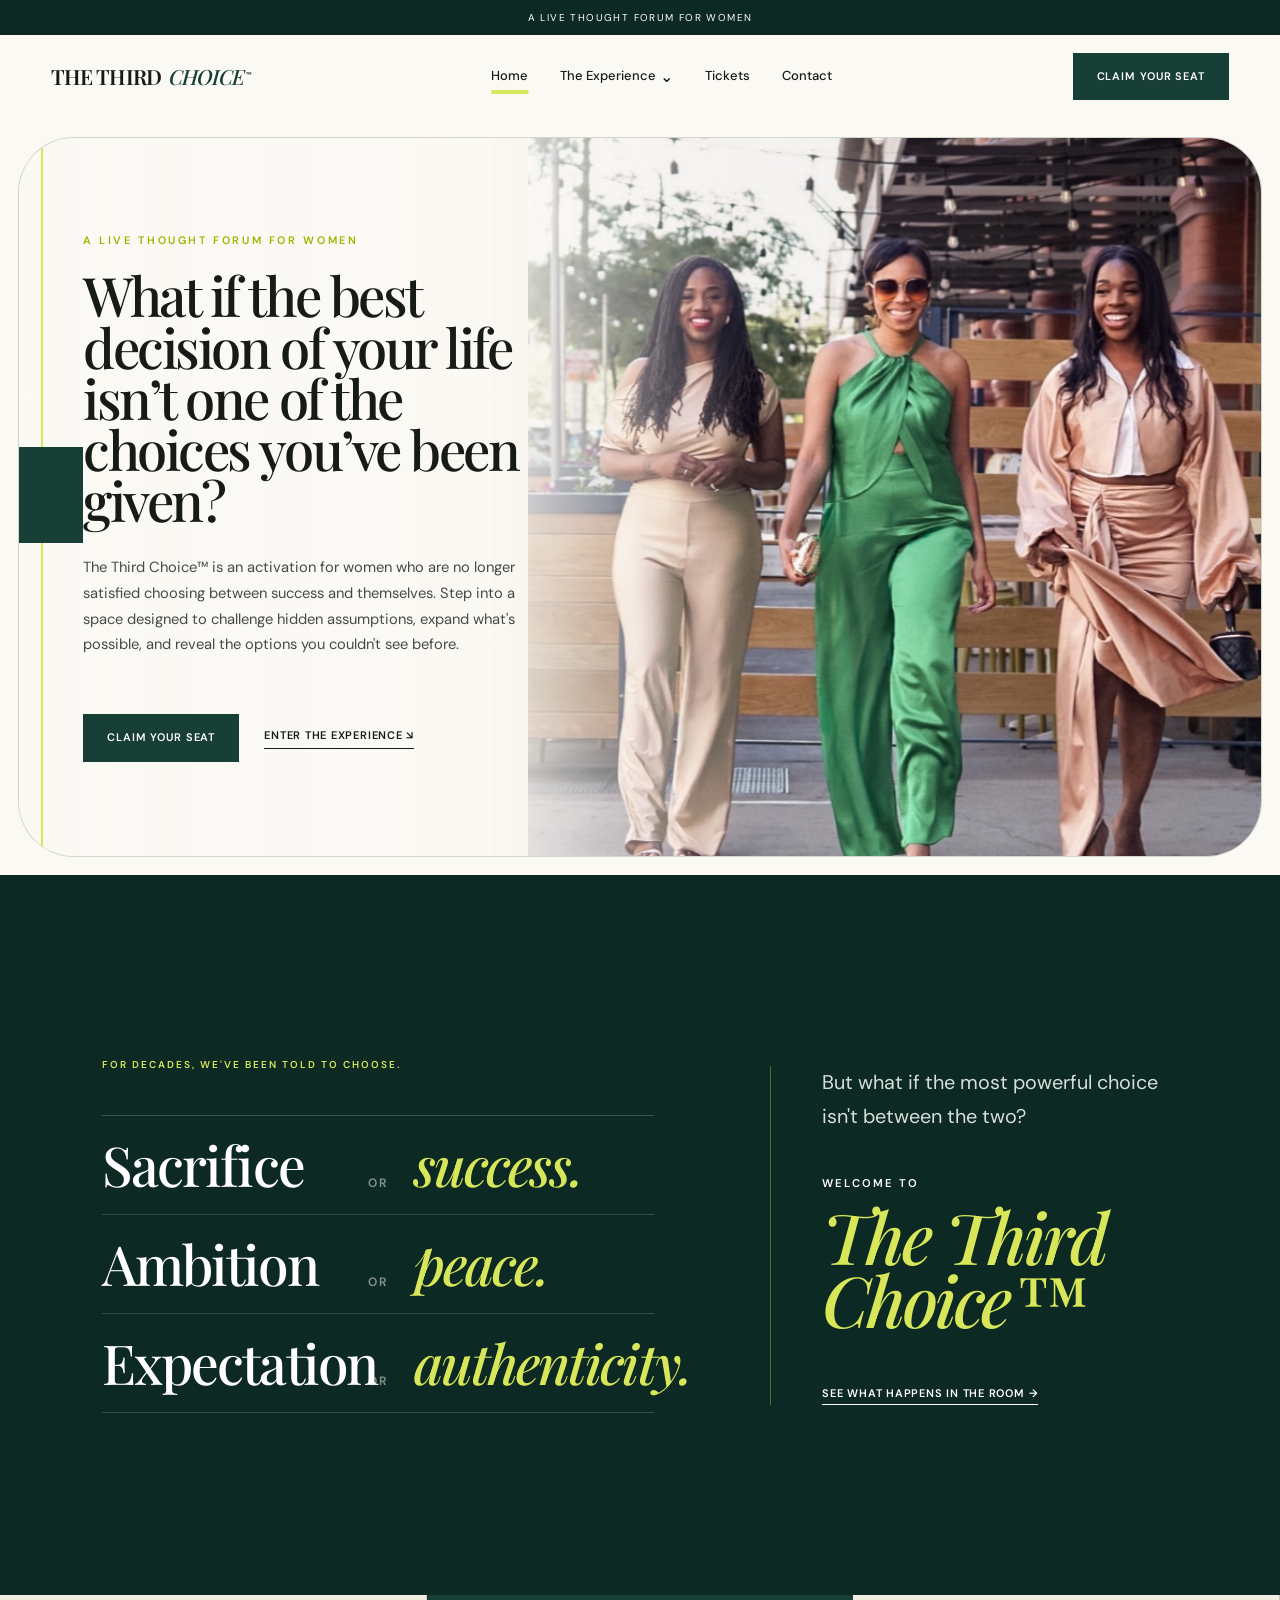
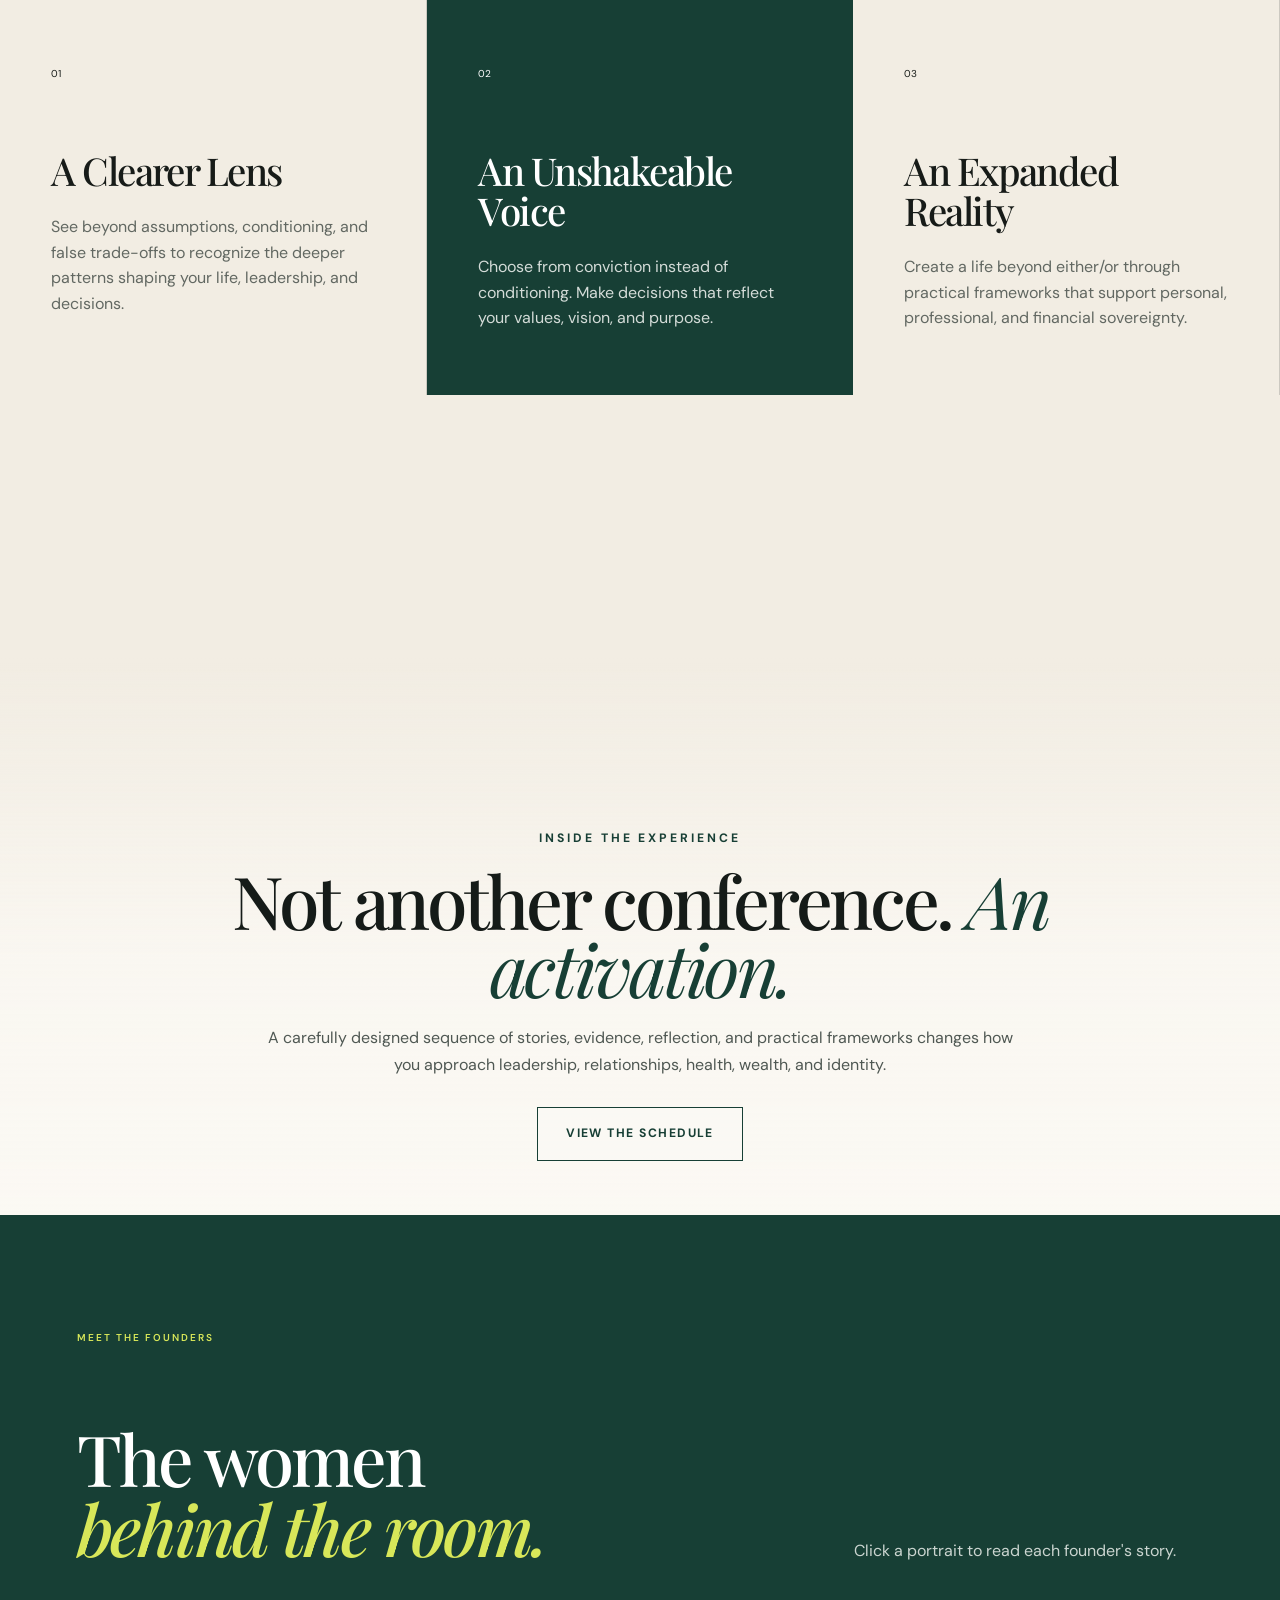
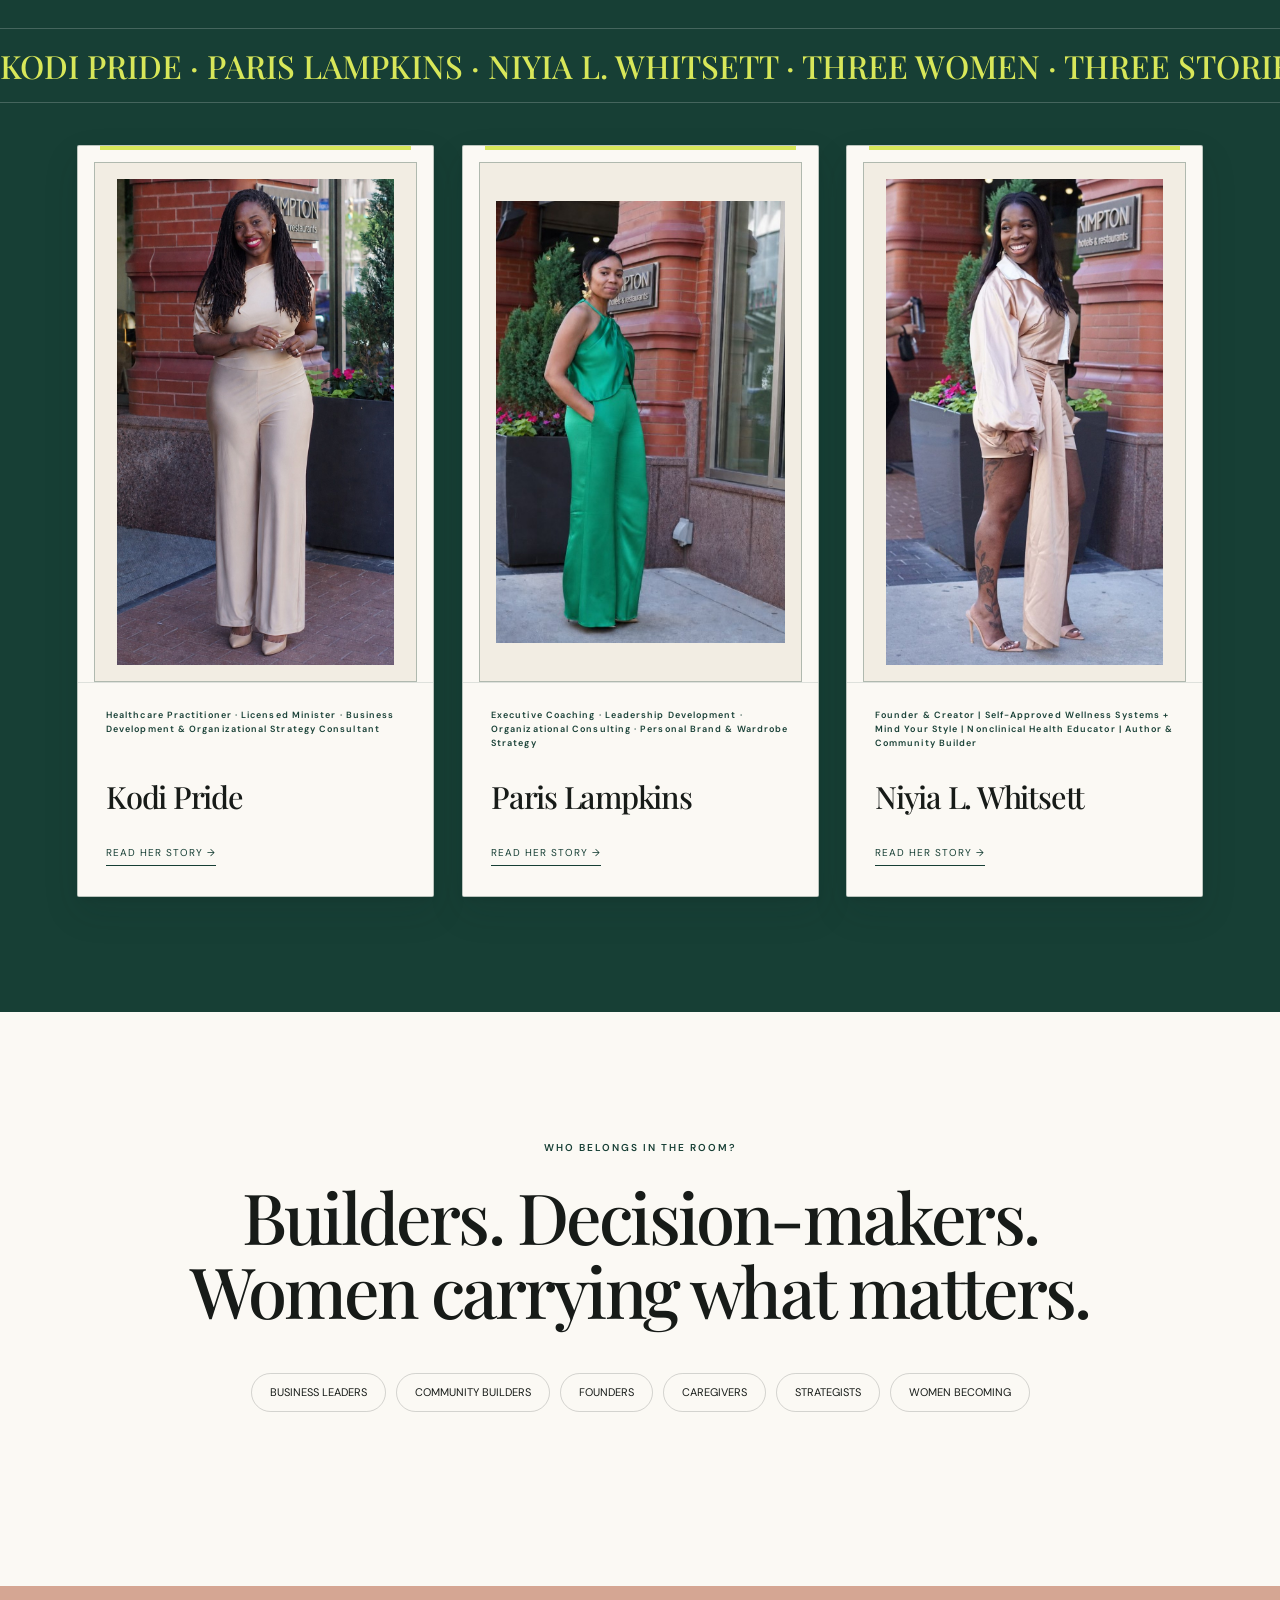
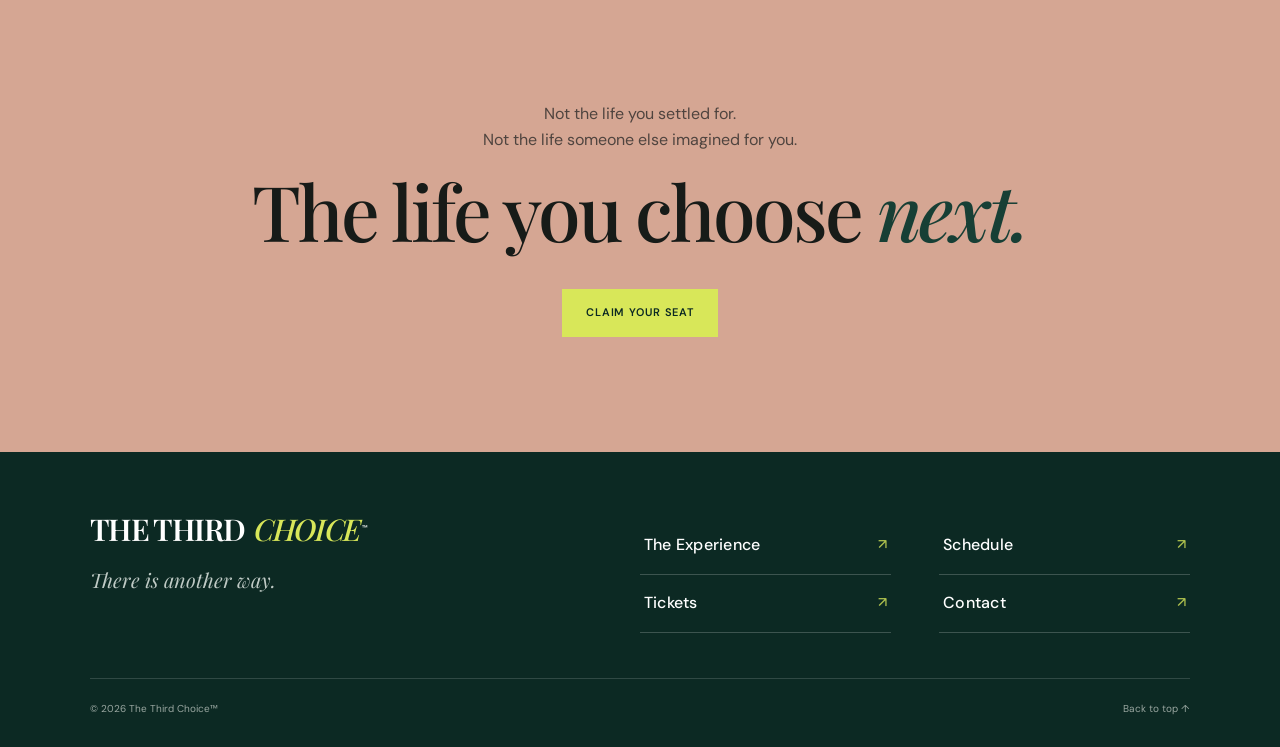
==== commit a26a57cd: "Update index.html" ====
--- a/index.html
+++ b/index.html
@@ -4,10 +4,15 @@
 <head>
     
      <link
-    rel="icon"
-    type="image/jpeg"
-    href="/icon.jpg"
-  >
+  rel="icon"
+  type="image/jpeg"
+  href="/images/icon.jpg?v=3"
+>
+
+<link
+  rel="shortcut icon"
+  href="/images/icon.jpg?v=3"
+>
   <meta charset="UTF-8">
 
   <meta
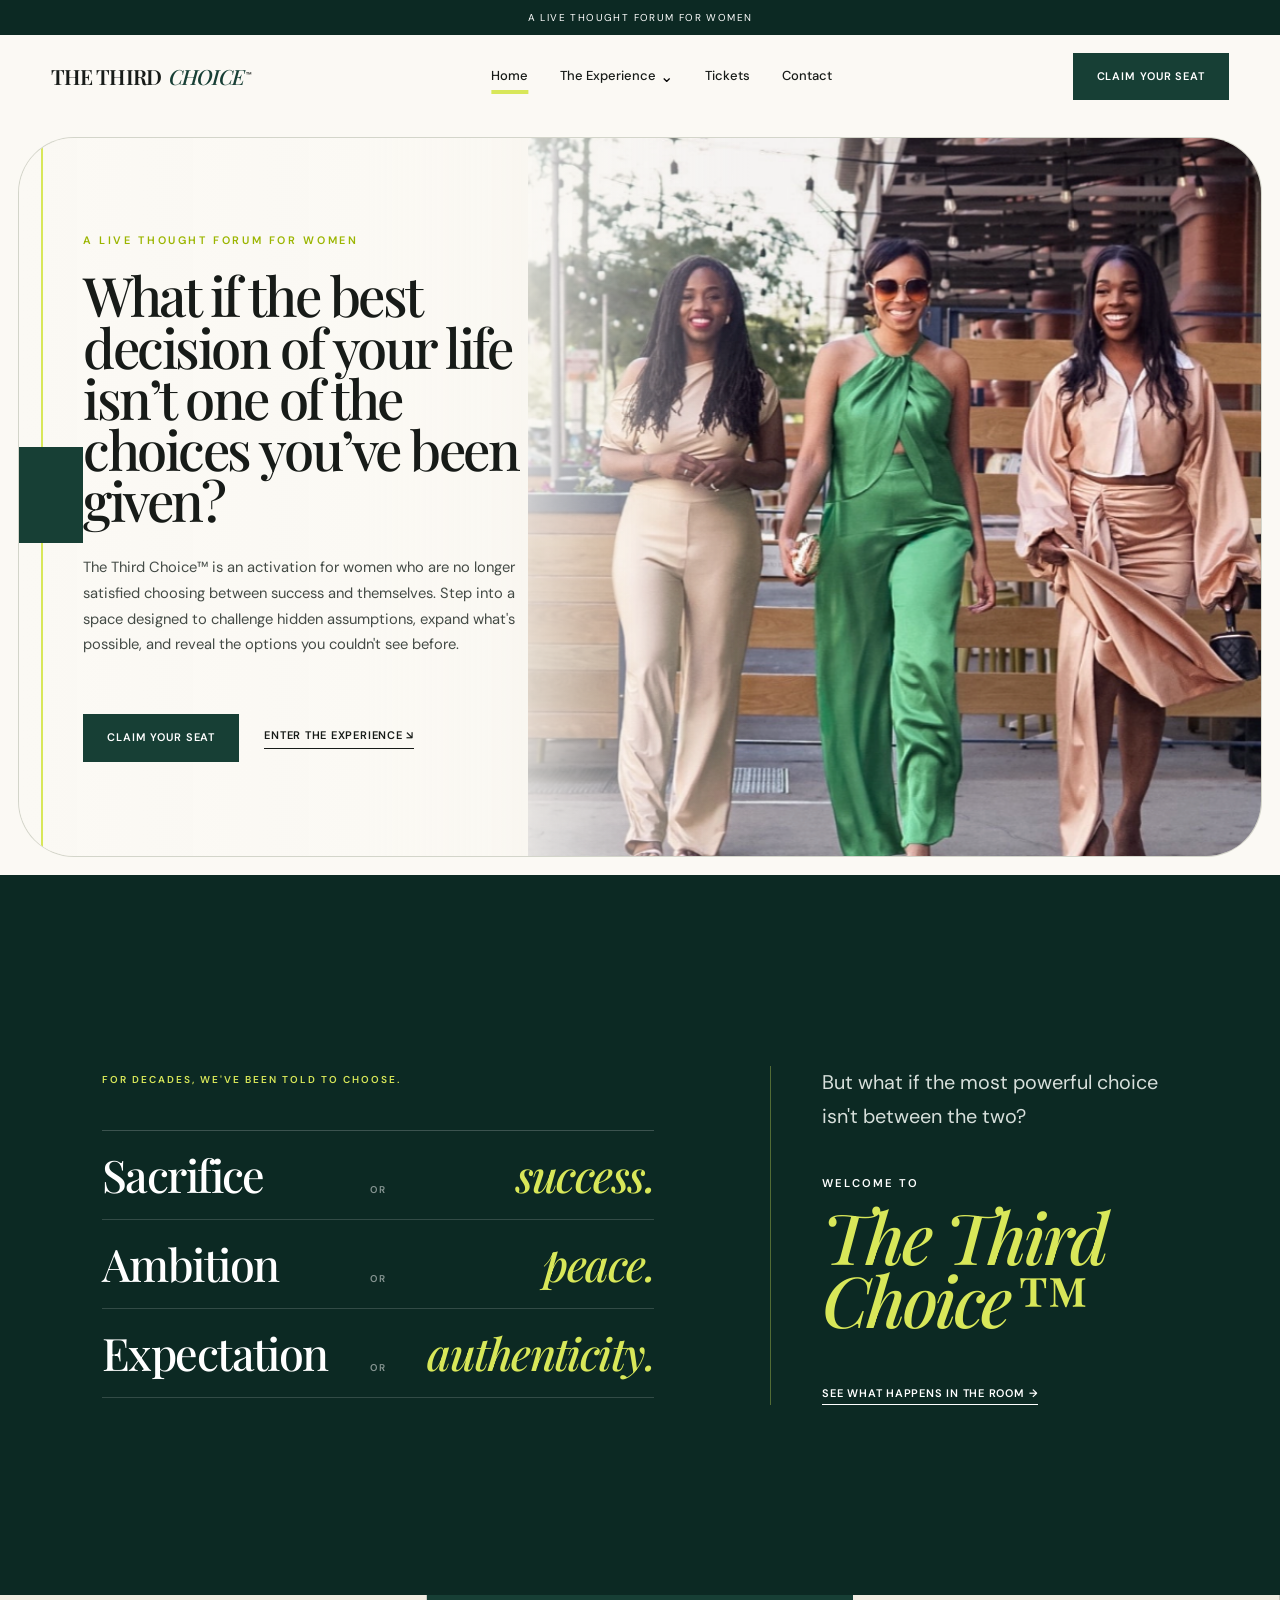
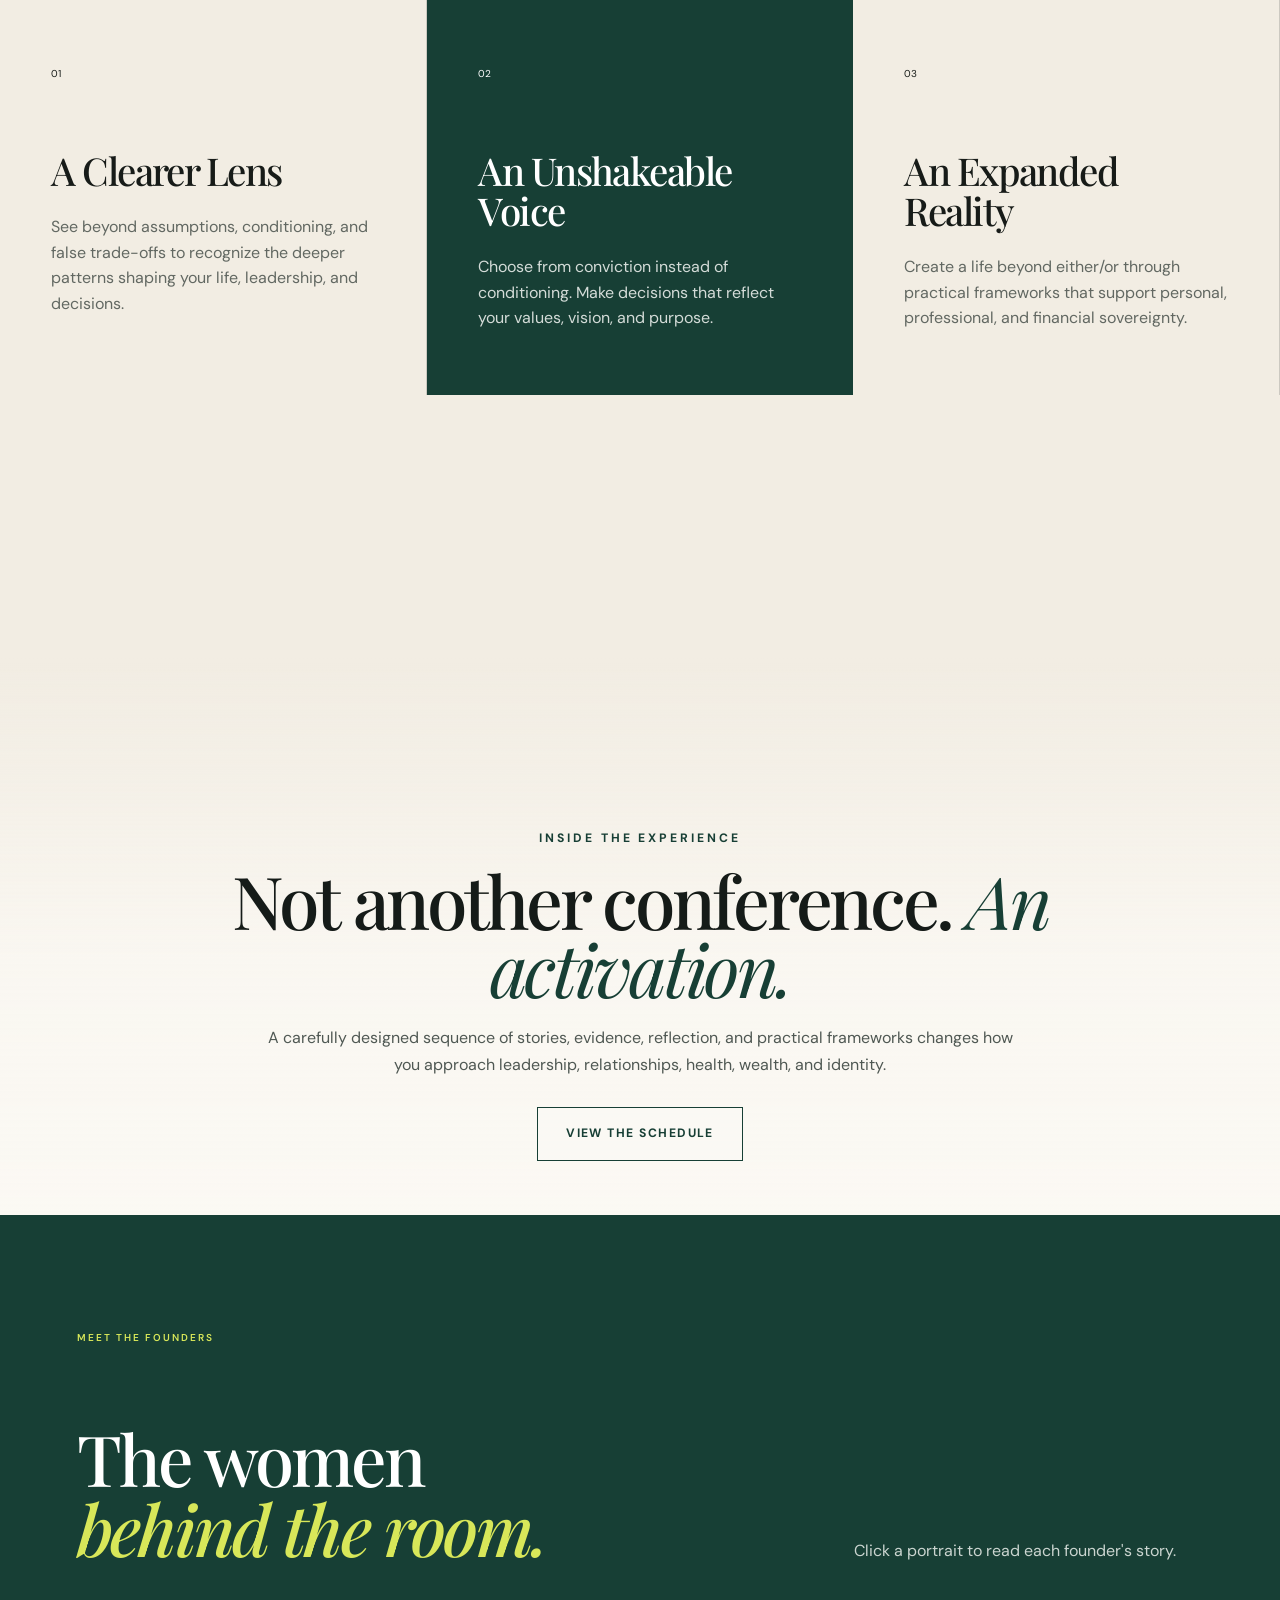
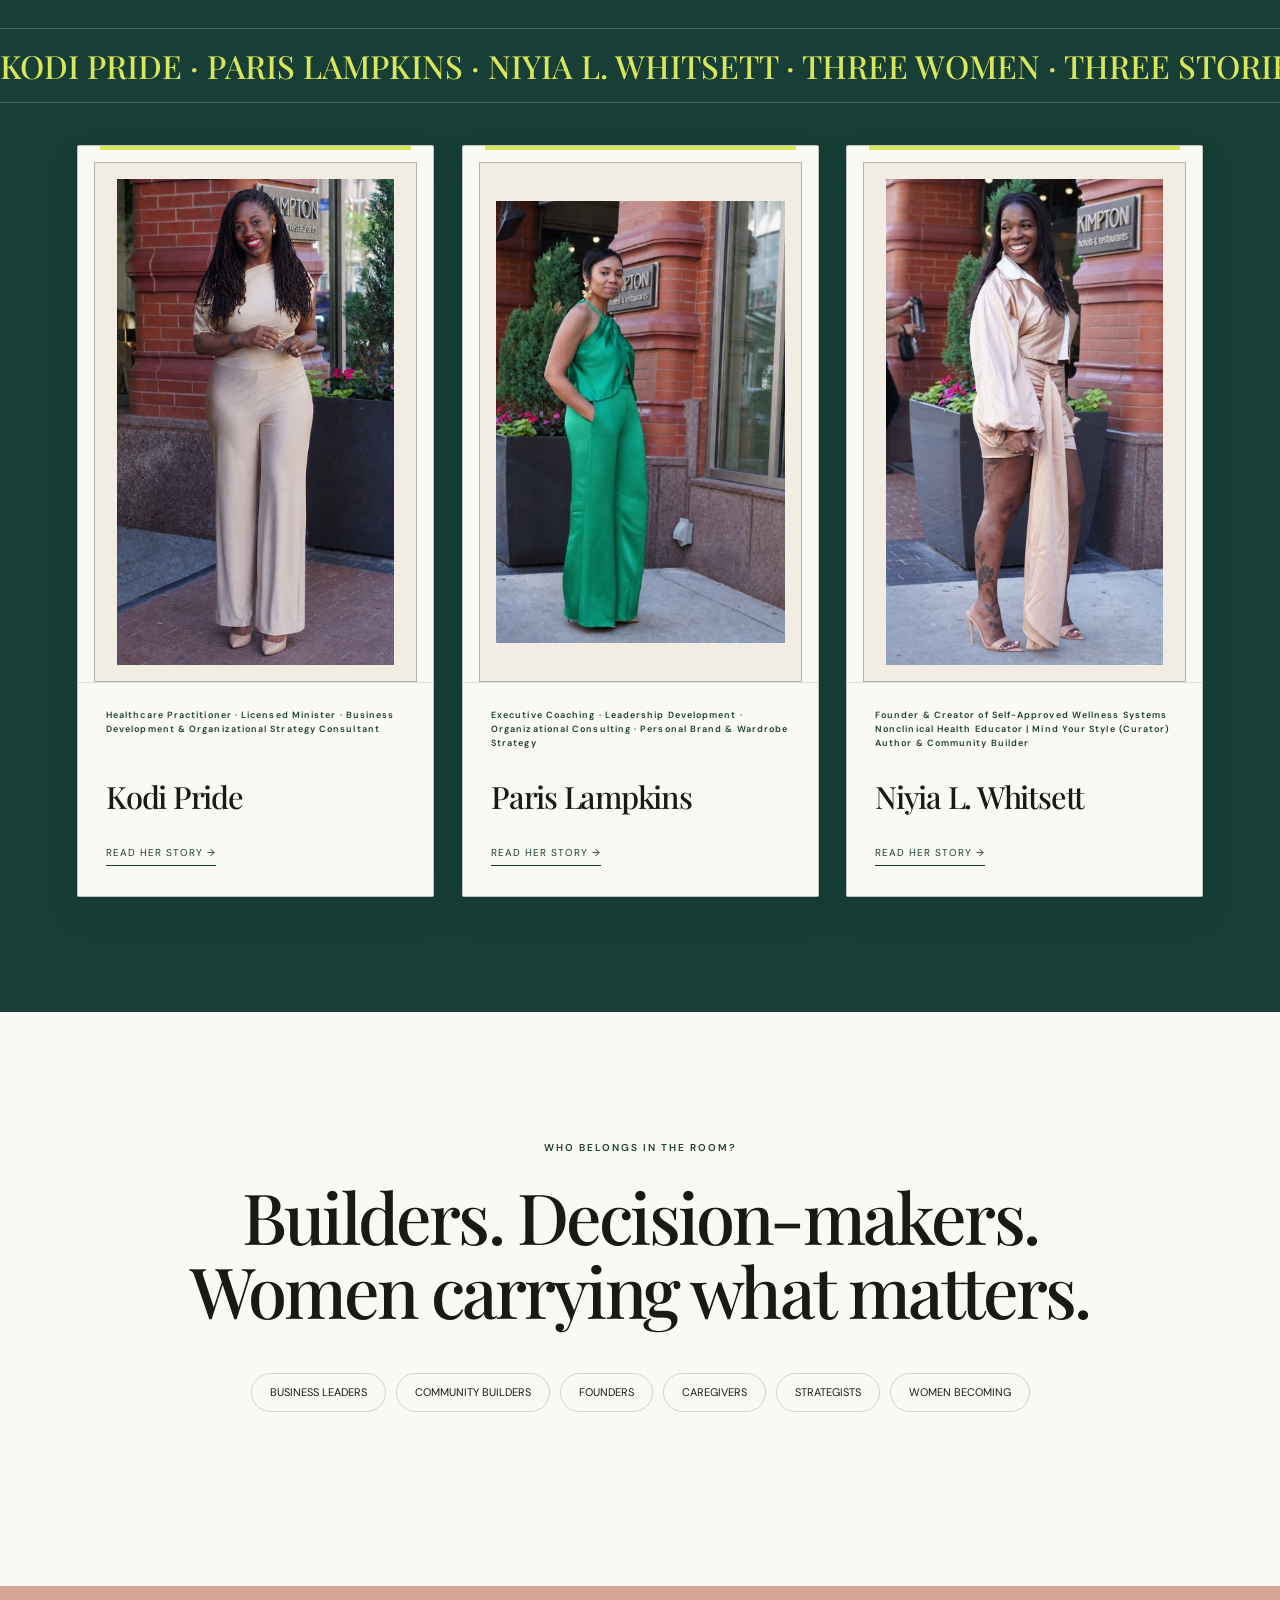
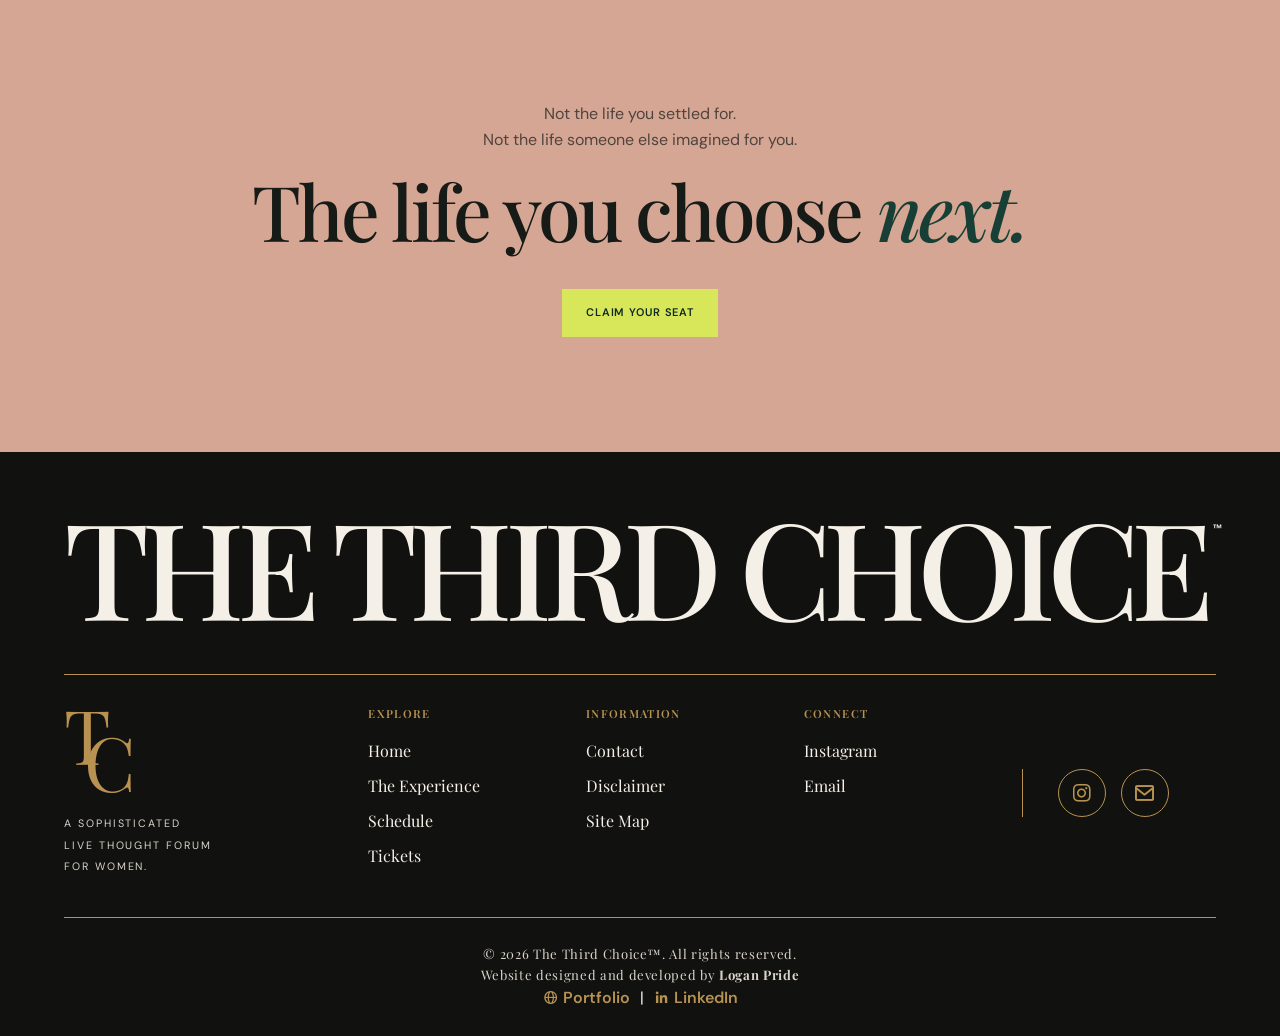
==== commit be89b005: "Update index.html" ====
--- a/index.html
+++ b/index.html
@@ -435,7 +435,9 @@
 
         <div>
 
-          <small>Founder & Creator | Self-Approved Wellness Systems + Mind Your Style | Nonclinical Health Educator | Author & Community Builder
+          <small>Founder & Creator of Self-Approved Wellness Systems
+Nonclinical Health Educator | Mind Your Style (Curator)
+Author & Community Builder
           </small>
 
           <h3>Niyia L. Whitsett</h3>
@@ -496,50 +498,201 @@
   </section>
 
 </main>
-
-<footer class="site-footer">
-
-  <div>
-
-    <a class="brand footer-brand" href="index.html">
-      THE THIRD <em>CHOICE</em><sup>™</sup>
+ <!-- EDITORIAL FOOTER -->
+
+  <footer class="tc-footer">
+
+
+    <!-- MAIN FOOTER -->
+
+    <section class="tc-footer-main">
+
+      <a
+        href="index.html"
+        class="tc-large-logo"
+      >
+        THE THIRD CHOICE<sup>™</sup>
+      </a>
+
+      <div
+        class="tc-gold-line"
+        aria-hidden="true"
+      ></div>
+
+      <div class="tc-footer-content">
+
+        <!-- SMALL BRAND SYMBOL -->
+
+        <div class="tc-brand-column">
+
+          <a
+            href="index.html"
+            class="tc-symbol"
+            aria-label="The Third Choice home"
+          >
+            <span>T</span>
+            <span>C</span>
+          </a>
+
+          <p>
+            A SOPHISTICATED<br>
+            LIVE THOUGHT FORUM<br>
+            FOR WOMEN.
+          </p>
+
+        </div>
+
+        <!-- EXPLORE LINKS -->
+
+        <nav
+          class="tc-footer-column"
+          aria-label="Explore"
+        >
+
+          <h3>
+            EXPLORE
+          </h3>
+
+          <a href="index.html">
+            Home
+          </a>
+
+          <a href="experience.html">
+            The Experience
+          </a>
+
+          <a href="schedule.html">
+            Schedule
+          </a>
+
+          <a href="tickets.html">
+            Tickets
+          </a>
+
+        </nav>
+
+        <!-- INFORMATION LINKS -->
+
+        <nav
+          class="tc-footer-column"
+          aria-label="Information"
+        >
+
+          <h3>
+            INFORMATION
+          </h3>
+
+          <a href="contact.html">
+            Contact
+          </a>
+
+          <a href="disclaimer.html">
+            Disclaimer
+          </a>
+
+          <a href="sitemap.html">
+            Site Map
+          </a>
+
+        </nav>
+
+        <!-- CONNECT LINKS -->
+
+        <div class="tc-footer-column">
+
+          <h3>
+            CONNECT
+          </h3>
+
+          <a
+            href="https://www.instagram.com/the.third.choice?igsi=MWZ2ZWYzNTJ5ODBuMg=="
+            target="_blank"
+            rel="noopener noreferrer"
+          >
+            Instagram
+          </a>   
+          <a href="mailto:thirdchoice.com">
+            Email
+          </a>
+
+        </div>
+
+        <!-- SOCIAL ICONS -->
+
+        <div class="tc-social-column">
+
+          <a
+            href="https://www.instagram.com/the.third.choice?igsi=MWZ2ZWYzNTJ5ODBuMg=="
+            target="_blank"
+            rel="noopener noreferrer"
+            aria-label="Instagram"
+          >
+            <i
+              class="bx bxl-instagram"
+              aria-hidden="true"
+            ></i>
+          </a>
+ 
+
+          <a
+            href="mailto:thirdchoicecle@gmail.com"
+            aria-label="Email"
+          >
+            <i
+              class="bx bx-envelope"
+              aria-hidden="true"
+            ></i>
+          </a>
+
+        </div>
+
+      </div>
+
+      <div
+        class="tc-gold-line tc-bottom-line"
+        aria-hidden="true"
+      ></div>
+
+      <div class="tc-copyright">
+
+        <p>
+          &copy; 2026 The Third Choice™. All rights reserved.
+        </p>
+       
+  <p>
+    Website designed and developed by
+    <strong>Logan Pride</strong>
+  </p>
+
+  <div class="developer-links">
+
+    <a
+      href="https://c0derlp.github.io/ "
+      target="_blank"
+      rel="noopener noreferrer"
+    >
+      <i class="bx bx-globe"></i>
+      Portfolio
     </a>
 
-    <p>There is another way.</p>
+    <span aria-hidden="true">|</span>
+
+    <a
+      href="https://www.linkedin.com/in/logan-pride-65651523a/"
+      target="_blank"
+      rel="noopener noreferrer"
+    >
+      <i class="bx bxl-linkedin"></i>
+      LinkedIn
+    </a>
 
   </div>
 
-  <div class="footer-nav">
-
-    <a href="experience.html">
-      The Experience
-    </a>
-
-    <a href="schedule.html">
-      Schedule
-    </a>
-
-    <a href="tickets.html">
-      Tickets
-    </a>
-
-    <a href="contact.html">
-      Contact
-    </a>
-
-  </div>
-
-  <div class="footer-bottom">
-
-    <span>© 2026 The Third Choice™</span>
-
-    <a href="#main">
-      Back to top ↑
-    </a>
-
-  </div>
-
-</footer>
+      </div>
+
+    </section>
+
+  </footer>
 
 <script src="script.js"></script>
 
--- a/style.css
+++ b/style.css
@@ -12,19 +12,16 @@
   --sans: "DM Sans", Arial, sans-serif;
 }
 
-
 * {
   box-sizing: border-box;
   margin: 0;
   padding: 0;
 }
 
-
 html {
   scroll-behavior: smooth;
   scroll-padding-top: 120px;
 }
-
 
 body {
   background: var(--paper);
@@ -33,23 +30,19 @@
   line-height: 1.6;
 }
 
-
 body.menu-open {
   overflow: hidden;
 }
-
 
 a {
   color: inherit;
   text-decoration: none;
 }
 
-
 img {
   display: block;
   width: 100%;
 }
-
 
 button,
 input,
@@ -57,10 +50,6 @@
 textarea {
   font: inherit;
 }
-
-
-/* Accessibility */
-
 
 .skip-link {
   position: fixed;
@@ -71,14 +60,9 @@
   background: #fff;
 }
 
-
 .skip-link:focus {
   top: 16px;
 }
-
-
-/* Announcement */
-
 
 .announcement {
   display: flex;
@@ -93,15 +77,10 @@
   text-transform: uppercase;
 }
 
-
 .announcement a {
   color: var(--lime);
   font-weight: 600;
 }
-
-
-/* Navigation */
-
 
 .site-header {
   position: sticky;
@@ -113,12 +92,10 @@
   transition: 0.25s;
 }
 
-
 .site-header.scrolled {
   border-color: var(--line);
   backdrop-filter: blur(14px);
 }
-
 
 .nav-shell {
   display: flex;
@@ -130,25 +107,21 @@
   padding: 0 4vw;
 }
 
-
 .brand {
   font: 600 21px/0.8 var(--serif);
   letter-spacing: -0.045em;
   white-space: nowrap;
 }
 
-
 .brand em {
   margin-left: 4px;
   color: var(--forest);
 }
 
-
 .brand sup {
   margin-left: 2px;
   font: 500 7px var(--sans);
 }
-
 
 .main-nav {
   display: flex;
@@ -157,26 +130,22 @@
   list-style: none;
 }
 
-
 .main-nav > li {
   position: relative;
   display: flex;
   align-items: center;
 }
 
-
 .main-nav a {
   font-size: 13px;
   font-weight: 500;
 }
-
 
 .main-nav a.active,
 .main-nav > li > a:hover {
   text-decoration: underline 4px var(--lime);
   text-underline-offset: 10px;
 }
-
 
 .dropdown-toggle {
   margin-left: 4px;
@@ -184,7 +153,6 @@
   background: none;
   cursor: pointer;
 }
-
 
 .dropdown {
   position: absolute;
@@ -202,17 +170,14 @@
   transition: 0.2s;
 }
 
-
 .dropdown li a {
   display: block;
   padding: 10px 8px;
 }
 
-
 .dropdown li a:hover {
   background: var(--cream);
 }
-
 
 .has-dropdown:hover .dropdown,
 .has-dropdown.open .dropdown {
@@ -220,7 +185,6 @@
   visibility: visible;
   transform: none;
 }
-
 
 .menu-toggle {
   display: none;
@@ -229,10 +193,6 @@
   color: var(--forest);
   font-size: 28px;
 }
-
-
-/* Buttons */
-
 
 .nav-cta,
 .btn {
@@ -248,49 +208,41 @@
   transition: 0.25s;
 }
 
-
 .nav-cta,
 .btn-dark {
   background: var(--forest);
   color: #fff;
 }
 
-
 .nav-cta:hover,
 .btn-dark:hover {
   background: var(--lime);
   color: var(--deep);
 }
 
-
 .btn-lime {
   background: var(--lime);
   color: var(--deep);
 }
 
-
 .btn-lime:hover {
   background: #fff;
 }
-
 
 .btn-outline {
   border-color: var(--forest);
   color: var(--forest);
 }
 
-
 .btn-outline:hover {
   background: var(--forest);
   color: #fff;
 }
 
-
 .btn-light {
   background: var(--paper);
   color: var(--deep);
 }
-
 
 .button-row {
   display: flex;
@@ -298,7 +250,6 @@
   flex-wrap: wrap;
   gap: 25px;
 }
-
 
 .arrow-link {
   padding-bottom: 4px;
@@ -309,14 +260,9 @@
   text-transform: uppercase;
 }
 
-
 .arrow-link.light {
   color: #fff;
 }
-
-
-/* Typography */
-
 
 .eyebrow {
   margin-bottom: 24px;
@@ -327,11 +273,9 @@
   text-transform: uppercase;
 }
 
-
 .eyebrow.light {
   color: var(--lime);
 }
-
 
 h1,
 h2,
@@ -341,16 +285,11 @@
   letter-spacing: -0.04em;
 }
 
-
 em {
   font-family: var(--serif);
   font-style: italic;
   font-weight: 500;
 }
-
-
-/* Homepage Hero */
-
 
 .home-hero {
   display: grid;
@@ -359,7 +298,6 @@
   background: var(--cream);
 }
 
-
 .hero-copy {
   display: flex;
   flex-direction: column;
@@ -367,12 +305,10 @@
   padding: 7vw 5vw 7vw 7vw;
 }
 
-
 .hero-copy h1 {
   font-size: clamp(42px, 4.7vw, 72px);
   line-height: 1.02;
 }
-
 
 .hero-copy > p:not(.eyebrow) {
   max-width: 580px;
@@ -381,19 +317,16 @@
   line-height: 1.75;
 }
 
-
 .hero-media {
   position: relative;
   min-height: 650px;
 }
-
 
 .hero-media > img {
   height: 100%;
   object-fit: cover;
   object-position: center 18%;
 }
-
 
 .media-tag {
   position: absolute;
@@ -403,7 +336,6 @@
   background: var(--lime);
 }
 
-
 .media-tag small {
   display: block;
   margin-bottom: 8px;
@@ -411,14 +343,9 @@
   letter-spacing: 0.15em;
 }
 
-
 .media-tag strong {
   font: 500 20px/1.1 var(--serif);
 }
-
-
-/* Moving Homepage Collage */
-
 
 .hero-collage {
   position: relative;
@@ -427,13 +354,11 @@
   background: linear-gradient(145deg, var(--paper), var(--cream));
 }
 
-
 .collage-orbit {
   position: absolute;
   z-index: -1;
   border-radius: 50%;
 }
-
 
 .orbit-one {
   top: -80px;
@@ -444,7 +369,6 @@
   animation: orbitFloat 8s ease-in-out infinite;
 }
 
-
 .orbit-two {
   bottom: 7%;
   left: 7%;
@@ -454,7 +378,6 @@
   animation: orbitFloat 10s ease-in-out infinite reverse;
 }
 
-
 .collage-photo {
   position: absolute;
   overflow: hidden;
@@ -463,14 +386,12 @@
   animation: photoFloat 7s ease-in-out infinite;
 }
 
-
 .collage-photo img {
   width: 100%;
   height: 100%;
   object-fit: cover;
   object-position: center top;
 }
-
 
 .collage-photo-one {
   top: 8%;
@@ -480,7 +401,6 @@
   animation-delay: -1s;
 }
 
-
 .collage-photo-two {
   top: 18%;
   right: 8%;
@@ -489,7 +409,6 @@
   animation-delay: -3.3s;
 }
 
-
 .collage-photo-three {
   bottom: 3%;
   left: 34%;
@@ -497,7 +416,6 @@
   height: 48%;
   animation-delay: -5.1s;
 }
-
 
 .collage-message {
   position: absolute;
@@ -510,7 +428,6 @@
   color: #fff;
 }
 
-
 .collage-message small {
   display: block;
   margin-bottom: 8px;
@@ -519,11 +436,9 @@
   letter-spacing: 0.14em;
 }
 
-
 .collage-message strong {
   font: 500 21px/1.05 var(--serif);
 }
-
 
 @keyframes photoFloat {
   0%,
@@ -531,12 +446,10 @@
     transform: translateY(0) rotate(0);
   }
 
-
   50% {
     transform: translateY(-18px) rotate(0.7deg);
   }
 }
-
 
 @keyframes orbitFloat {
   0%,
@@ -544,15 +457,10 @@
     transform: translate(0, 0);
   }
 
-
   50% {
     transform: translate(-15px, 18px);
   }
 }
-
-
-/* Moving Choice Ticker */
-
 
 .ticker {
   overflow: hidden;
@@ -561,20 +469,14 @@
   white-space: nowrap;
 }
 
-
 .ticker div {
   font: 500 clamp(20px, 2.8vw, 38px) var(--serif);
   text-align: center;
 }
 
-
 .ticker i {
   font-size: 0.55em;
 }
-
-
-/* Main Statement */
-
 
 .split-statement {
   display: grid;
@@ -586,32 +488,24 @@
   color: #fff;
 }
 
-
 .split-statement h2 {
   font-size: clamp(42px, 5.5vw, 80px);
   line-height: 1;
 }
 
-
 .split-statement h2 em {
   color: var(--lime);
 }
-
 
 .statement-aside p {
   margin-bottom: 30px;
   color: #cad2ce;
 }
 
-
-/* Three Outcomes */
-
-
 .three-outcomes {
   display: grid;
   grid-template-columns: repeat(3, 1fr);
 }
-
 
 .outcome-card {
   min-height: 390px;
@@ -620,17 +514,14 @@
   border-right: 1px solid var(--line);
 }
 
-
 .outcome-card.dark {
   background: var(--forest);
   color: #fff;
 }
 
-
 .outcome-card > span {
   font-size: 10px;
 }
-
 
 .outcome-card h3 {
   margin: 65px 0 24px;
@@ -638,26 +529,19 @@
   line-height: 1.05;
 }
 
-
 .outcome-card p {
   color: var(--muted);
 }
 
-
 .outcome-card.dark p {
   color: #d4dcd8;
 }
-
-
-/* Homepage Feature */
-
 
 .feature-grid {
   display: grid;
   grid-template-columns: 1fr 1fr;
   min-height: 700px;
 }
-
 
 .feature-copy {
   display: flex;
@@ -666,17 +550,14 @@
   padding: 9vw 7vw;
 }
 
-
 .feature-copy h2 {
   font-size: clamp(42px, 5vw, 72px);
   line-height: 1;
 }
 
-
 .feature-copy h2 em {
   color: var(--forest);
 }
-
 
 .feature-copy > p:not(.eyebrow) {
   max-width: 560px;
@@ -684,14 +565,9 @@
   color: var(--muted);
 }
 
-
 .feature-copy .btn {
   align-self: flex-start;
 }
-
-
-/* Photo Placeholders */
-
 
 .photo-placeholder {
   display: flex;
@@ -705,18 +581,15 @@
   text-align: center;
 }
 
-
 .photo-placeholder i {
   margin-bottom: 15px;
   font-size: 40px;
 }
 
-
 .photo-placeholder strong {
   font-size: 11px;
   letter-spacing: 0.14em;
 }
-
 
 .photo-placeholder span {
   max-width: 300px;
@@ -724,24 +597,17 @@
   font-size: 12px;
 }
 
-
 .photo-placeholder.wide {
   min-height: 520px;
 }
 
-
 .photo-placeholder.mini {
   min-height: 180px;
 }
 
-
 .photo-placeholder.tall {
   min-height: 530px;
 }
-
-
-/* Founder Sections */
-
 
 .founder-preview,
 .founders-page {
@@ -749,7 +615,6 @@
   background: var(--forest);
   color: #fff;
 }
-
 
 .section-heading {
   display: grid;
@@ -759,31 +624,23 @@
   margin-bottom: 5vw;
 }
 
-
 .section-heading .eyebrow {
   grid-column: 1/-1;
   margin: 0;
 }
 
-
 .section-heading h2 {
   font-size: clamp(43px, 5.5vw, 76px);
   line-height: 1;
 }
 
-
 .section-heading h2 em {
   color: var(--lime);
 }
 
-
 .section-heading > p:last-child {
   color: #cbd5d0;
 }
-
-
-/* Moving Founder Names */
-
 
 .founder-marquee {
   overflow: hidden;
@@ -794,30 +651,23 @@
   border-bottom: 1px solid rgba(255, 255, 255, 0.2);
 }
 
-
 .founder-marquee-track {
   display: flex;
   width: max-content;
   animation: founderMarquee 24s linear infinite;
 }
 
-
 .founder-marquee-track span {
   padding-right: 1rem;
   font: 500 clamp(20px, 2.5vw, 34px) var(--serif);
   white-space: nowrap;
 }
 
-
 @keyframes founderMarquee {
   to {
     transform: translateX(-50%);
   }
 }
-
-
-/* Founder Cards */
-
 
 .portrait-row {
   display: grid;
@@ -825,7 +675,6 @@
   gap: 24px;
   align-items: stretch;
 }
-
 
 .portrait-card {
   position: relative;
@@ -843,7 +692,6 @@
     box-shadow 0.35s ease;
 }
 
-
 .portrait-card::before {
   content: "";
   position: absolute;
@@ -855,14 +703,12 @@
   background: var(--lime);
 }
 
-
 .portrait-card:hover {
   transform: translateY(-8px);
   box-shadow:
     0 28px 60px rgba(12, 41, 35, 0.2),
     0 6px 18px rgba(12, 41, 35, 0.1);
 }
-
 
 .portrait-card img {
   width: calc(100% - 24px);
@@ -876,11 +722,9 @@
   transition: transform 0.55s ease;
 }
 
-
 .portrait-card:hover img {
   transform: scale(1.015);
 }
-
 
 .portrait-card > div {
   min-height: 210px;
@@ -888,7 +732,6 @@
   background: var(--paper);
   border-top: 1px solid rgba(23, 63, 53, 0.13);
 }
-
 
 .portrait-card small {
   display: block;
@@ -900,12 +743,10 @@
   line-height: 1.6;
 }
 
-
 .portrait-card h3 {
   margin: 12px 0;
   font-size: 30px;
 }
-
 
 .portrait-card span {
   display: inline-block;
@@ -917,21 +758,15 @@
   text-transform: uppercase;
 }
 
-
-/* Audience */
-
-
 .audience {
   padding: 10vw 6vw;
   text-align: center;
 }
 
-
 .audience h2 {
   font-size: clamp(42px, 5.5vw, 76px);
   line-height: 1.05;
 }
-
 
 .audience-list {
   display: flex;
@@ -941,7 +776,6 @@
   margin: 45px 0;
 }
 
-
 .audience-list span {
   padding: 10px 18px;
   border: 1px solid var(--line);
@@ -950,10 +784,6 @@
   text-transform: uppercase;
 }
 
-
-/* Calls to Action */
-
-
 .final-cta,
 .page-cta {
   padding: 9vw 5vw;
@@ -961,11 +791,9 @@
   text-align: center;
 }
 
-
 .final-cta > p {
   color: #4f443f;
 }
-
 
 .final-cta h2,
 .page-cta h2 {
@@ -974,17 +802,14 @@
   line-height: 1;
 }
 
-
 .final-cta h2 em {
   color: var(--forest);
 }
-
 
 .page-cta {
   background: var(--deep);
   color: #fff;
 }
-
 
 .page-cta > div {
   display: flex;
@@ -994,10 +819,6 @@
   gap: 25px;
 }
 
-
-/* Footer */
-
-
 .site-footer {
   display: grid;
   grid-template-columns: 1fr 1fr;
@@ -1006,23 +827,19 @@
   color: #fff;
 }
 
-
 .footer-brand {
   font-size: 30px;
 }
 
-
 .footer-brand em {
   color: var(--lime);
 }
-
 
 .site-footer > div:first-child > p {
   margin-top: 18px;
   color: #bfcac5;
   font: italic 20px var(--serif);
 }
-
 
 .footer-nav {
   display: grid;
@@ -1031,11 +848,9 @@
   font-size: 12px;
 }
 
-
 .footer-nav a:hover {
   color: var(--lime);
 }
-
 
 .footer-bottom {
   display: flex;
@@ -1048,10 +863,6 @@
   font-size: 10px;
 }
 
-
-/* Experience Page */
-
-
 .page-hero {
   display: grid;
   grid-template-columns: 1fr 1fr;
@@ -1060,17 +871,14 @@
   background: var(--cream);
 }
 
-
 .page-hero h1 {
   font-size: clamp(45px, 5.5vw, 78px);
   line-height: 1;
 }
 
-
 .page-hero h1 em {
   color: var(--forest);
 }
-
 
 .editorial-intro {
   display: grid;
@@ -1080,26 +888,19 @@
   padding: 10vw 8vw;
 }
 
-
 .editorial-intro h2 {
   font-size: clamp(40px, 5vw, 70px);
   line-height: 1;
 }
 
-
 .editorial-intro h2 em {
   color: var(--forest);
 }
-
 
 .editorial-intro > div:last-child p {
   margin-bottom: 28px;
   color: var(--muted);
 }
-
-
-/* Three Pillars */
-
 
 .pillars {
   display: grid;
@@ -1108,44 +909,34 @@
   border-bottom: 1px solid var(--line);
 }
 
-
 .pillars article {
   min-height: 400px;
   padding: 5vw;
   border-right: 1px solid var(--line);
 }
 
-
 .pillars article:last-child {
   border-right: 0;
 }
 
-
 .pillars span {
   font-size: 10px;
 }
-
 
 .pillars h3 {
   margin: 55px 0 5px;
   font-size: 46px;
 }
 
-
 .pillars strong {
   color: var(--forest);
   font-size: 13px;
 }
 
-
 .pillars p {
   margin-top: 20px;
   color: var(--muted);
 }
-
-
-/* FAQ */
-
 
 .faq-section {
   display: grid;
@@ -1154,27 +945,22 @@
   padding: 10vw 8vw;
 }
 
-
 .faq-section h2 {
   font-size: clamp(40px, 4.5vw, 66px);
   line-height: 1;
 }
 
-
 .faq-section h2 em {
   color: var(--forest);
 }
 
-
 .faq-list {
   border-top: 1px solid var(--line);
 }
 
-
 .faq-list details {
   border-bottom: 1px solid var(--line);
 }
-
 
 .faq-list summary {
   display: flex;
@@ -1185,31 +971,23 @@
   cursor: pointer;
 }
 
-
 .faq-list summary::-webkit-details-marker {
   display: none;
 }
-
 
 .faq-list summary span {
   font: 400 24px var(--sans);
   transition: 0.2s;
 }
 
-
 .faq-list details[open] summary span {
   transform: rotate(45deg);
 }
-
 
 .faq-list details p {
   padding: 0 40px 25px 0;
   color: var(--muted);
 }
-
-
-/* Schedule Page */
-
 
 .schedule-hero {
   display: grid;
@@ -1220,24 +998,20 @@
   color: #fff;
 }
 
-
 .schedule-hero h1 {
   font-size: clamp(50px, 6vw, 86px);
   line-height: 1;
 }
 
-
 .schedule-hero h1 em {
   color: var(--lime);
 }
-
 
 .schedule-hero > div:first-child > p:last-child {
   max-width: 600px;
   margin-top: 28px;
   color: #c4cfca;
 }
-
 
 .schedule-meta {
   display: grid;
@@ -1246,7 +1020,6 @@
   gap: 8px;
 }
 
-
 .schedule-meta span {
   margin-top: 18px;
   color: var(--lime);
@@ -1254,16 +1027,13 @@
   letter-spacing: 0.15em;
 }
 
-
 .schedule-meta strong {
   font: 500 21px var(--serif);
 }
 
-
 .schedule-list {
   padding: 5vw 8vw;
 }
-
 
 .schedule-list article {
   display: grid;
@@ -1274,7 +1044,6 @@
   border-bottom: 1px solid var(--line);
 }
 
-
 .time {
   color: var(--forest);
   font-size: 11px;
@@ -1282,37 +1051,31 @@
   text-transform: uppercase;
 }
 
-
 .schedule-list small {
   color: var(--forest);
   font-size: 9px;
   letter-spacing: 0.14em;
 }
 
-
 .schedule-list h2 {
   margin: 8px 0;
   font-size: clamp(30px, 3.5vw, 50px);
 }
 
-
 .schedule-list article > div:nth-child(2) p {
   max-width: 600px;
   color: var(--muted);
 }
 
-
 .takeaway {
   padding: 9vw 8vw;
   background: var(--lime);
 }
 
-
 .takeaway h2 {
   font-size: clamp(42px, 5.5vw, 76px);
   line-height: 1;
 }
-
 
 .takeaway > div {
   display: flex;
@@ -1320,7 +1083,6 @@
   gap: 10px;
   margin-top: 45px;
 }
-
 
 .takeaway > div span {
   padding: 10px 18px;
@@ -1329,10 +1091,6 @@
   font-size: 11px;
   text-transform: uppercase;
 }
-
-
-/* Tickets Page */
-
 
 .tickets-hero {
   display: grid;
@@ -1343,24 +1101,20 @@
   background: var(--cream);
 }
 
-
 .tickets-hero h1 {
   font-size: clamp(48px, 6vw, 82px);
   line-height: 1;
 }
 
-
 .tickets-hero h1 em {
   color: var(--forest);
 }
-
 
 .tickets-hero > div:first-child > p:last-child {
   max-width: 560px;
   margin-top: 28px;
   color: var(--muted);
 }
-
 
 .ticket-options {
   display: grid;
@@ -1370,7 +1124,6 @@
   padding: 9vw 8vw;
 }
 
-
 .ticket {
   display: flex;
   flex-direction: column;
@@ -1379,13 +1132,11 @@
   background: var(--cream);
 }
 
-
 .ticket.featured {
   position: relative;
   background: var(--deep);
   color: #fff;
 }
-
 
 .ticket.featured > b {
   position: absolute;
@@ -1397,18 +1148,15 @@
   font-size: 9px;
 }
 
-
 .ticket > small {
   color: var(--forest);
   font-size: 9px;
   letter-spacing: 0.15em;
 }
 
-
 .ticket.featured > small {
   color: var(--lime);
 }
-
 
 .ticket h2 {
   margin: 25px 0;
@@ -1416,34 +1164,28 @@
   line-height: 1;
 }
 
-
 .price {
   margin: 20px 0;
   font: 500 70px var(--serif);
 }
 
-
 .price sup {
   vertical-align: top;
   font: 500 18px var(--sans);
 }
 
-
 .ticket > p {
   color: var(--muted);
 }
 
-
 .ticket.featured > p {
   color: #c4ceca;
 }
-
 
 .ticket ul {
   margin: 30px 0;
   list-style: none;
 }
-
 
 .ticket li {
   padding: 11px 0;
@@ -1451,14 +1193,9 @@
   font-size: 12px;
 }
 
-
 .ticket .btn {
   margin-top: auto;
 }
-
-
-/* Partnership */
-
 
 .partner-section {
   display: grid;
@@ -1468,28 +1205,23 @@
   background: var(--blush);
 }
 
-
 .partner-section h2 {
   font-size: clamp(45px, 5.5vw, 76px);
   line-height: 1;
 }
 
-
 .partner-section h2 em {
   color: var(--forest);
 }
-
 
 .partner-section > div:first-child > p:not(.eyebrow) {
   max-width: 560px;
   margin: 28px 0;
 }
 
-
 .partner-list {
   border-top: 1px solid rgba(0, 0, 0, 0.25);
 }
-
 
 .partner-list div {
   display: flex;
@@ -1498,14 +1230,9 @@
   border-bottom: 1px solid rgba(0, 0, 0, 0.25);
 }
 
-
 .partner-list strong {
   font: 500 25px var(--serif);
 }
-
-
-/* Event Details */
-
 
 .event-details {
   display: grid;
@@ -1514,16 +1241,13 @@
   padding: 9vw 8vw;
 }
 
-
 .event-details h2 {
   font-size: 54px;
 }
 
-
 .event-details dl {
   border-top: 1px solid var(--line);
 }
-
 
 .event-details dl div {
   display: grid;
@@ -1532,21 +1256,15 @@
   border-bottom: 1px solid var(--line);
 }
 
-
 dt {
   color: var(--forest);
   font-size: 10px;
   text-transform: uppercase;
 }
 
-
 dd {
   font: 500 20px var(--serif);
 }
-
-
-/* Contact Page */
-
 
 .contact-page {
   display: grid;
@@ -1556,23 +1274,19 @@
   background: var(--cream);
 }
 
-
 .contact-intro h1 {
   font-size: clamp(50px, 6vw, 82px);
   line-height: 1;
 }
 
-
 .contact-intro h1 em {
   color: var(--forest);
 }
-
 
 .contact-intro > p:not(.eyebrow) {
   margin: 28px 0;
   color: var(--muted);
 }
-
 
 .contact-note {
   display: flex;
@@ -1581,11 +1295,9 @@
   border-top: 1px solid var(--line);
 }
 
-
 .contact-note span {
   color: var(--muted);
 }
-
 
 .contact-form {
   display: flex;
@@ -1593,13 +1305,11 @@
   gap: 24px;
 }
 
-
 .form-row {
   display: grid;
   grid-template-columns: 1fr 1fr;
   gap: 24px;
 }
-
 
 .contact-form label {
   display: flex;
@@ -1610,7 +1320,6 @@
   letter-spacing: 0.12em;
   text-transform: uppercase;
 }
-
 
 .contact-form input,
 .contact-form select,
@@ -1624,7 +1333,6 @@
   resize: vertical;
 }
 
-
 .contact-form input:focus,
 .contact-form select:focus,
 .contact-form textarea:focus {
@@ -1632,12 +1340,10 @@
   box-shadow: 0 2px var(--forest);
 }
 
-
 .contact-form .btn {
   align-self: flex-start;
   cursor: pointer;
 }
-
 
 .form-status {
   min-height: 20px;
@@ -1645,12 +1351,10 @@
   font-size: 12px;
 }
 
-
 .contact-image-strip {
   display: grid;
   grid-template-columns: 1.2fr 0.8fr;
 }
-
 
 .contact-image-strip blockquote {
   display: flex;
@@ -1661,10 +1365,6 @@
   font: italic 500 clamp(30px, 4vw, 55px) / 1.1 var(--serif);
 }
 
-
-/* Biography Pages */
-
-
 .bio-hero {
   display: grid;
   grid-template-columns: 1fr 1fr;
@@ -1672,12 +1372,10 @@
   background: var(--cream);
 }
 
-
 .bio-image img {
   height: 100%;
   object-fit: cover;
 }
-
 
 .bio-hero > div:last-child {
   display: flex;
@@ -1686,7 +1384,6 @@
   padding: 7vw;
 }
 
-
 .back-link {
   margin-bottom: 60px;
   font-size: 10px;
@@ -1694,12 +1391,10 @@
   text-transform: uppercase;
 }
 
-
 .bio-hero h1 {
   font-size: clamp(55px, 7vw, 100px);
   line-height: 0.9;
 }
-
 
 .bio-hero h2 {
   margin: 25px 0;
@@ -1708,11 +1403,9 @@
   letter-spacing: 0;
 }
 
-
 .bio-lead {
   font: italic 500 28px var(--serif);
 }
-
 
 .bio-body {
   display: grid;
@@ -1721,18 +1414,15 @@
   padding: 9vw 8vw;
 }
 
-
 .bio-body blockquote {
   color: var(--forest);
   font: italic 500 32px/1.2 var(--serif);
 }
 
-
 .bio-body article h2 {
   margin: 45px 0 20px;
   font-size: 50px;
 }
-
 
 .bio-body article > p {
   margin-bottom: 20px;
@@ -1740,24 +1430,20 @@
   font-size: 16px;
 }
 
-
 .content-note {
   padding: 22px;
   background: var(--lime);
 }
 
-
 .content-note strong {
   font-size: 10px;
   letter-spacing: 0.12em;
 }
 
-
 .content-note p {
   margin-top: 5px;
   font-size: 12px;
 }
-
 
 .bio-highlights {
   display: grid;
@@ -1765,12 +1451,10 @@
   margin-top: 45px;
 }
 
-
 .bio-highlights div {
   padding: 20px 15px 0 0;
   border-top: 1px solid var(--line);
 }
-
 
 .bio-highlights small {
   display: block;
@@ -1778,11 +1462,9 @@
   font-size: 9px;
 }
 
-
 .bio-highlights strong {
   font: 500 17px var(--serif);
 }
-
 
 .bio-next {
   display: flex;
@@ -1794,28 +1476,19 @@
   text-transform: uppercase;
 }
 
-
-/* =========================================
-   ALL-PAGE TRANSITIONS
-========================================= */
-
-
 body {
   opacity: 0;
   transition: opacity 0.45s ease;
 }
 
-
 body.page-loaded {
   opacity: 1;
 }
-
 
 body.page-leaving {
   opacity: 0;
   pointer-events: none;
 }
-
 
 .reveal {
   opacity: 0;
@@ -1826,12 +1499,10 @@
   will-change: opacity, transform;
 }
 
-
 .reveal.visible {
   opacity: 1;
   transform: translateY(0);
 }
-
 
 .reveal-left {
   opacity: 0;
@@ -1842,12 +1513,10 @@
   will-change: opacity, transform;
 }
 
-
 .reveal-left.visible {
   opacity: 1;
   transform: translateX(0);
 }
-
 
 .reveal-right {
   opacity: 0;
@@ -1858,12 +1527,10 @@
   will-change: opacity, transform;
 }
 
-
 .reveal-right.visible {
   opacity: 1;
   transform: translateX(0);
 }
-
 
 .photo-reveal {
   opacity: 0;
@@ -1874,15 +1541,10 @@
   will-change: opacity, transform;
 }
 
-
 .photo-reveal.visible {
   opacity: 1;
   transform: scale(1);
 }
-
-
-/* Staggered Cards */
-
 
 .portrait-card.reveal:nth-child(1),
 .outcome-card.reveal:nth-child(1),
@@ -1890,50 +1552,39 @@
   transition-delay: 0.05s;
 }
 
-
 .portrait-card.reveal:nth-child(2),
 .outcome-card.reveal:nth-child(2),
 .pillars article.reveal:nth-child(2) {
   transition-delay: 0.18s;
 }
 
-
 .portrait-card.reveal:nth-child(3),
 .outcome-card.reveal:nth-child(3),
 .pillars article.reveal:nth-child(3) {
   transition-delay: 0.31s;
 }
 
-
 .ticket.reveal:nth-child(1) {
   transition-delay: 0.08s;
 }
 
-
 .ticket.reveal:nth-child(2) {
   transition-delay: 0.22s;
 }
-
 
 .faq-list details.reveal {
   transform: translateY(18px);
   transition-duration: 0.7s;
 }
 
-
 .faq-list details.reveal.visible {
   transform: translateY(0);
 }
-
-
-/* Tablet */
-
 
 @media (max-width: 980px) {
   .main-nav {
     gap: 18px;
   }
-
 
   .home-hero,
   .feature-grid,
@@ -1950,80 +1601,62 @@
     grid-template-columns: 1fr;
   }
 
-
   .hero-copy {
     padding: 80px 7vw;
   }
 
-
   .hero-media {
     min-height: 600px;
   }
 
-
   .split-statement {
     grid-template-columns: 1fr;
   }
 
-
   .three-outcomes {
     grid-template-columns: 1fr;
   }
 
-
   .outcome-card {
     min-height: auto;
   }
 
-
   .section-heading {
     grid-template-columns: 1fr;
   }
 
-
   .portrait-row {
     gap: 16px;
   }
 
-
   .portrait-card img {
     height: 600px;
   }
 
-
   .schedule-list article {
     grid-template-columns: 90px 1fr;
   }
 
-
   .schedule-list .mini {
     display: none;
   }
 
-
   .ticket-options {
     padding: 8vw 5vw;
   }
 
-
   .contact-image-strip {
     grid-template-columns: 1fr;
   }
 
-
   .bio-image {
     max-height: 700px;
   }
 
-
   .bio-body {
     gap: 50px;
   }
 }
-
-
-/* Mobile */
-
 
 @media (max-width: 760px) {
   .announcement {
@@ -2031,28 +1664,23 @@
     padding: 0 16px;
   }
 
-
   .announcement span {
     overflow: hidden;
     text-overflow: ellipsis;
     white-space: nowrap;
   }
 
-
   .site-header {
     height: 72px;
   }
 
-
   .nav-shell {
     padding: 0 20px;
   }
 
-
   .brand {
     font-size: 18px;
   }
-
 
   .main-nav {
     position: fixed;
@@ -2068,27 +1696,22 @@
     transition: 0.3s;
   }
 
-
   .main-nav.active {
     transform: none;
   }
 
-
   .main-nav > li {
     display: block;
   }
 
-
   .main-nav > li > a {
     font: 500 31px var(--serif);
   }
-
 
   .dropdown-toggle {
     float: right;
     font-size: 24px;
   }
-
 
   .dropdown {
     position: static;
@@ -2103,52 +1726,42 @@
     transform: none;
   }
 
-
   .has-dropdown.open .dropdown {
     display: block;
   }
-
 
   .dropdown a {
     font-family: var(--sans) !important;
     font-size: 13px !important;
   }
 
-
   .nav-cta {
     display: none;
   }
 
-
   .menu-toggle {
     display: block;
   }
 
-
   .home-hero {
     min-height: auto;
   }
 
-
   .hero-copy {
     padding: 65px 24px;
   }
 
-
   .hero-copy h1 {
     font-size: clamp(39px, 12vw, 52px);
   }
 
-
   .hero-media {
     min-height: 500px;
   }
 
-
   .hero-collage {
     min-height: 590px;
   }
-
 
   .collage-photo-one {
     top: 8%;
@@ -2157,7 +1770,6 @@
     height: 48%;
   }
 
-
   .collage-photo-two {
     top: 18%;
     right: 4%;
@@ -2165,7 +1777,6 @@
     height: 53%;
   }
 
-
   .collage-photo-three {
     bottom: 4%;
     left: 28%;
@@ -2173,7 +1784,6 @@
     height: 40%;
   }
 
-
   .collage-message {
     bottom: 3%;
     left: 4%;
@@ -2181,26 +1791,21 @@
     padding: 15px;
   }
 
-
   .collage-message strong {
     font-size: 17px;
   }
 
-
   .media-tag {
     padding: 18px;
   }
 
-
   .ticker {
     overflow: hidden;
   }
 
-
   .ticker div {
     text-align: left;
   }
-
 
   .split-statement,
   .founder-preview,
@@ -2223,42 +1828,34 @@
     padding: 75px 24px;
   }
 
-
   .split-statement {
     gap: 50px;
   }
 
-
   .outcome-card {
     padding: 55px 24px;
   }
 
-
   .outcome-card h3 {
     margin: 35px 0 18px;
   }
 
-
   .feature-grid {
     min-height: auto;
   }
 
-
   .feature-copy {
     padding: 75px 24px;
   }
 
-
   .photo-placeholder {
     min-height: 330px;
   }
-
 
   .portrait-row {
     grid-template-columns: 1fr;
     gap: 28px;
   }
-
 
   .portrait-card img {
     width: calc(100% - 20px);
@@ -2267,22 +1864,18 @@
     padding: 5px;
   }
 
-
   .portrait-card > div {
     min-height: auto;
     padding: 26px 24px 30px;
   }
 
-
   .section-heading {
     margin-bottom: 45px;
   }
 
-
   .pillars {
     grid-template-columns: 1fr;
   }
-
 
   .pillars article {
     min-height: auto;
@@ -2291,16 +1884,13 @@
     border-bottom: 1px solid var(--line);
   }
 
-
   .faq-section {
     gap: 50px;
   }
 
-
   .faq-list summary {
     font-size: 18px;
   }
-
 
   .schedule-list article {
     grid-template-columns: 1fr;
@@ -2308,115 +1898,93 @@
     padding: 40px 0;
   }
 
-
   .ticket-options {
     grid-template-columns: 1fr;
   }
-
 
   .ticket {
     min-height: 620px;
     padding: 55px 28px;
   }
 
-
   .partner-section {
     gap: 60px;
   }
 
-
   .event-details {
     gap: 45px;
   }
 
-
   .event-details dl div {
     grid-template-columns: 100px 1fr;
   }
 
-
   .form-row {
     grid-template-columns: 1fr;
   }
 
-
   .contact-image-strip blockquote {
     padding: 65px 24px;
   }
 
-
   .bio-hero {
     min-height: auto;
   }
 
-
   .bio-image {
     height: 520px;
   }
 
-
   .bio-hero > div:last-child {
     padding: 60px 24px;
   }
 
-
   .back-link {
     margin-bottom: 40px;
   }
 
-
   .bio-body {
     gap: 45px;
   }
-
 
   .bio-highlights {
     grid-template-columns: 1fr;
     gap: 20px;
   }
 
-
   .bio-next {
     gap: 20px;
     padding: 28px 24px;
   }
 
-
   .site-footer {
     grid-template-columns: 1fr;
     padding: 55px 24px 25px;
   }
 
-
   .footer-nav {
     margin-top: 40px;
   }
 
-
   .footer-bottom {
     grid-column: 1;
   }
 
-
   .page-hero {
     padding-bottom: 0;
   }
 
-
   .reveal {
     transform: translateY(24px);
   }
 
-
   .reveal-left {
     transform: translateX(-24px);
   }
 
-
   .reveal-right {
     transform: translateX(24px);
   }
-
 
   .reveal.visible,
   .reveal-left.visible,
@@ -2425,15 +1993,10 @@
   }
 }
 
-
-/* Reduced Motion */
-
-
 @media (prefers-reduced-motion: reduce) {
   html {
     scroll-behavior: auto;
   }
-
 
   body,
   body.page-loaded,
@@ -2447,28 +2010,16 @@
     transition: none;
   }
 
-
   .collage-photo,
   .collage-orbit,
   .founder-marquee-track {
     animation: none;
   }
 }
-/* =========================================
-   SMALLER PROFESSIONAL FOUNDER PHOTOS
-========================================= */
-
-
-/* Center the top announcement after removing the ticket link */
-
 
 .announcement {
   justify-content: center;
 }
-
-
-/* Keep the founder section from becoming too wide */
-
 
 .portrait-row {
   width: 100%;
@@ -2476,10 +2027,6 @@
   margin: 0 auto;
   gap: 28px;
 }
-
-
-/* Cleaner founder card */
-
 
 .portrait-card {
   border: 1px solid rgba(23, 63, 53, 0.28);
@@ -2489,10 +2036,6 @@
     0 15px 35px rgba(12, 41, 35, 0.13),
     0 3px 8px rgba(12, 41, 35, 0.07);
 }
-
-
-/* Smaller image with a cream border */
-
 
 .portrait-card img {
   width: calc(100% - 32px);
@@ -2505,18 +2048,10 @@
   object-position: center;
 }
 
-
-/* Remove the large amount of space under the pictures */
-
-
 .portrait-card > div {
   min-height: 195px;
   padding: 26px 28px 30px;
 }
-
-
-/* Founder titles */
-
 
 .portrait-card small {
   min-height: 50px;
@@ -2524,33 +2059,18 @@
   line-height: 1.55;
 }
 
-
-/* Founder names */
-
-
 .portrait-card h3 {
   margin: 13px 0 17px;
   font-size: clamp(28px, 2.4vw, 37px);
 }
 
-
-/* Keep hover movement restrained */
-
-
 .portrait-card:hover {
   transform: translateY(-6px);
 }
 
-
 .portrait-card:hover img {
   transform: scale(1.008);
 }
-
-
-/* =========================================
-   SMALLER BIOGRAPHY PHOTOS
-========================================= */
-
 
 .bio-hero {
   grid-template-columns: 0.85fr 1.15fr;
@@ -2560,10 +2080,6 @@
   padding: clamp(55px, 7vw, 110px) 7vw;
   background: var(--cream);
 }
-
-
-/* Professional frame around biography image */
-
 
 .bio-image {
   max-width: 590px;
@@ -2577,10 +2093,6 @@
     0 4px 12px rgba(12, 41, 35, 0.08);
 }
 
-
-/* Show the full photograph */
-
-
 .bio-image img {
   width: 100%;
   height: 640px;
@@ -2590,75 +2102,51 @@
   object-position: center;
 }
 
-
-/* Reduce extra spacing on the biography text side */
-
-
 .bio-hero > div:last-child {
   padding: 0;
 }
 
-
 .bio-hero .back-link {
   margin-bottom: 45px;
 }
 
-
 .bio-hero h1 {
   font-size: clamp(58px, 7vw, 105px);
 }
-
-
-/* =========================================
-   TABLET
-========================================= */
-
 
 @media (max-width: 980px) {
   .portrait-row {
     gap: 18px;
   }
 
-
   .portrait-card img {
     height: 450px;
   }
-
 
   .bio-hero {
     grid-template-columns: 1fr;
     padding: 70px 7vw;
   }
 
-
   .bio-image {
     max-width: 560px;
   }
 
-
   .bio-image img {
     height: 650px;
   }
 }
-
-
-/* =========================================
-   MOBILE
-========================================= */
-
 
 @media (max-width: 760px) {
   .portrait-row {
     gap: 30px;
   }
-
 
   .portrait-card {
     max-width: 430px;
     width: 100%;
     margin: 0 auto;
   }
-
 
   .portrait-card img {
     width: calc(100% - 24px);
@@ -2667,44 +2155,33 @@
     padding: 6px;
   }
 
-
   .portrait-card > div {
     min-height: auto;
     padding: 25px 23px 28px;
   }
 
-
   .bio-hero {
     gap: 45px;
     padding: 55px 24px;
   }
 
-
   .bio-image {
     max-width: 430px;
     padding: 8px;
   }
 
-
   .bio-image img {
     height: 520px;
   }
 
-
   .bio-hero .back-link {
     margin-bottom: 30px;
   }
 
-
   .bio-hero h1 {
     font-size: clamp(52px, 17vw, 78px);
   }
 }
-/* =========================================
-   FINAL FULL-BODY FOUNDER ALIGNMENT
-   Keeps every head and both feet visible
-========================================= */
-
 
 .portrait-card:nth-child(1) img,
 .portrait-card:nth-child(2) img,
@@ -2714,31 +2191,20 @@
   margin: 16px 16px 0;
   padding: 16px;
 
-
   background: var(--cream);
   border: 1px solid rgba(23, 63, 53, 0.3);
 
-
   object-fit: contain;
   object-position: center center;
 
-
   transform: none;
 }
-
-
-/* Prevent hover zoom from cutting anything off */
-
 
 .portrait-card:hover:nth-child(1) img,
 .portrait-card:hover:nth-child(2) img,
 .portrait-card:hover:nth-child(3) img {
   transform: none;
 }
-
-
-/* Tablet */
-
 
 @media (max-width: 980px) {
   .portrait-card:nth-child(1) img,
@@ -2748,10 +2214,6 @@
     padding: 14px;
   }
 }
-
-
-/* Mobile */
-
 
 @media (max-width: 760px) {
   .portrait-card:nth-child(1) img,
@@ -2763,10 +2225,6 @@
     padding: 12px;
   }
 }
-/* ========================================
-   CENTERED CITY EXPERIENCE SECTION
-======================================== */
-
 
 .city-feature {
   position: relative;
@@ -2779,7 +2237,6 @@
   background: #f2ede3;
 }
 
-
 .city-feature-image {
   position: absolute;
   inset: 0;
@@ -2789,8 +2246,6 @@
   object-position: center center;
 }
 
-
-/* Transparent fade starts below their faces */
 .city-feature-shade {
   position: absolute;
   inset: 0;
@@ -2806,7 +2261,6 @@
   );
 }
 
-
 .city-feature-copy {
   position: relative;
   z-index: 2;
@@ -2817,7 +2271,6 @@
   background: transparent;
 }
 
-
 .city-feature-copy .eyebrow {
   margin: 0 0 18px;
   color: #173f35;
@@ -2828,7 +2281,6 @@
   text-transform: uppercase;
 }
 
-
 .city-feature-copy h2 {
   margin: 0 auto 22px;
   color: #151b18;
@@ -2839,17 +2291,14 @@
   letter-spacing: -0.045em;
 }
 
-
 .city-feature-copy h2 br {
   display: none;
 }
-
 
 .city-feature-copy h2 em {
   color: #173f35;
   font-weight: 400;
 }
-
 
 .city-feature-copy > p:not(.eyebrow) {
   max-width: 760px;
@@ -2859,7 +2308,6 @@
   font-size: clamp(1rem, 1.15vw, 1.2rem);
   line-height: 1.7;
 }
-
 
 .city-feature-copy .btn {
   display: inline-flex;
@@ -2883,40 +2331,25 @@
     transform 250ms ease;
 }
 
-
 .city-feature-copy .btn:hover {
   color: #ffffff;
   background: #173f35;
   transform: translateY(-2px);
 }
 
-
-/* ========================================
-   TABLET
-======================================== */
-
-
 @media (max-width: 1000px) {
   .city-feature {
     min-height: 720px;
   }
 
-
   .city-feature-copy {
     padding: 65px 30px 45px;
   }
 
-
   .city-feature-copy h2 {
     font-size: clamp(3.2rem, 7vw, 5.5rem);
   }
 }
-
-
-/* ========================================
-   MOBILE
-======================================== */
-
 
 @media (max-width: 760px) {
   .city-feature {
@@ -2925,7 +2358,6 @@
     flex-direction: column;
     background: #fbf9f4;
   }
-
 
   .city-feature-image {
     position: relative;
@@ -2938,11 +2370,9 @@
     object-position: center;
   }
 
-
   .city-feature-shade {
     display: none;
   }
-
 
   .city-feature-copy {
     width: 100%;
@@ -2950,11 +2380,9 @@
     background: #fbf9f4;
   }
 
-
   .city-feature-copy .eyebrow {
     margin-bottom: 20px;
   }
-
 
   .city-feature-copy h2 {
     margin-bottom: 25px;
@@ -2962,11 +2390,9 @@
     line-height: 0.96;
   }
 
-
   .city-feature-copy h2 br {
     display: initial;
   }
-
 
   .city-feature-copy > p:not(.eyebrow) {
     max-width: 520px;
@@ -2976,15 +2402,11 @@
   }
 }
 
-
 html,
 body {
   max-width: 100%;
   overflow-x: hidden;
 }
-
-
-/* LinkedIn link on founder biography pages */
 
 .linkedin-link {
   display: inline-flex;
@@ -3003,12 +2425,10 @@
   transition: color 220ms ease, border-color 220ms ease;
 }
 
-
 .linkedin-link i {
   color: var(--lime);
   font-size: 1.55rem;
 }
-
 
 .linkedin-link:hover,
 .linkedin-link:focus-visible {
@@ -3016,20 +2436,15 @@
   border-color: var(--lime);
 }
 
-
-/* LinkedIn placement beneath the founder's introductory statement */
-
 .bio-linkedin {
   margin-top: 24px;
   color: var(--forest);
   border-color: rgba(23, 63, 53, 0.45);
 }
 
-
 .bio-linkedin i {
   color: var(--forest);
 }
-
 
 .bio-linkedin:hover,
 .bio-linkedin:focus-visible {
@@ -3037,14 +2452,10 @@
   border-color: var(--deep);
 }
 
-
 .bio-linkedin:hover i,
 .bio-linkedin:focus-visible i {
   color: var(--deep);
 }
-
-
-/* Final biography LinkedIn treatment */
 
 .bio-hero .bio-linkedin {
   align-self: flex-start;
@@ -3056,11 +2467,9 @@
   background: rgba(23, 63, 53, 0.06);
 }
 
-
 .bio-hero .bio-linkedin i {
   color: var(--forest);
 }
-
 
 .bio-hero .bio-linkedin:hover,
 .bio-hero .bio-linkedin:focus-visible {
@@ -3069,14 +2478,10 @@
   border-color: var(--forest);
 }
 
-
 .bio-hero .bio-linkedin:hover i,
 .bio-hero .bio-linkedin:focus-visible i {
   color: var(--lime);
 }
-
-
-/* Larger founder-page navigation subtitles */
 
 .bio-next {
   align-items: center;
@@ -3085,7 +2490,6 @@
   border-top: 1px solid rgba(23, 63, 53, 0.16);
   border-bottom: 1px solid rgba(23, 63, 53, 0.16);
 }
-
 
 .bio-next a {
   display: inline-flex;
@@ -3104,14 +2508,12 @@
   transition: color 220ms ease, background 220ms ease, transform 220ms ease;
 }
 
-
 .bio-next a:hover,
 .bio-next a:focus-visible {
   color: #ffffff;
   background: var(--forest);
   transform: translateY(-2px);
 }
-
 
 @media (max-width: 760px) {
   .bio-next {
@@ -3121,7 +2523,6 @@
     padding: 30px 24px;
   }
 
-
   .bio-next a {
     width: 100%;
     justify-content: center;
@@ -3129,15 +2530,11 @@
   }
 }
 
-
-/* Larger, more polished footer navigation */
-
 .footer-nav {
   align-self: start;
   gap: 0 48px;
   font-size: 1rem;
 }
-
 
 .footer-nav a {
   position: relative;
@@ -3153,7 +2550,6 @@
   transition: color 220ms ease, padding-left 220ms ease, border-color 220ms ease;
 }
 
-
 .footer-nav a::after {
   content: "↗";
   color: var(--lime);
@@ -3161,7 +2557,6 @@
   opacity: 0.8;
 }
 
-
 .footer-nav a:hover,
 .footer-nav a:focus-visible {
   padding-left: 8px;
@@ -3169,7 +2564,6 @@
   border-color: var(--lime);
 }
 
-
 @media (max-width: 760px) {
   .footer-nav {
     grid-template-columns: 1fr;
@@ -3177,14 +2571,10 @@
     margin-top: 42px;
   }
 
-
   .footer-nav a {
     min-height: 54px;
   }
 }
-
-
-/* Approved opening-page emphasis */
 
 .hero-copy .hero-conclusion {
   max-width: 650px;
@@ -3195,11 +2585,6 @@
   font-style: italic;
   line-height: 1.45;
 }
-
-
-/* =========================================
-   THE CHOICE STORY
-========================================= */
 
 .choice-story {
   position: relative;
@@ -3212,7 +2597,6 @@
   color: #ffffff;
 }
 
-
 .choice-story::before {
   position: absolute;
   top: -180px;
@@ -3224,7 +2608,6 @@
   content: "";
 }
 
-
 .choice-story::after {
   position: absolute;
   right: 8vw;
@@ -3235,7 +2618,6 @@
   content: "";
 }
 
-
 .choice-story-heading,
 .choice-story-list,
 .choice-story-reveal {
@@ -3243,12 +2625,10 @@
   z-index: 1;
 }
 
-
 .choice-story-heading .eyebrow {
   margin-bottom: 32px;
   color: var(--lime);
 }
-
 
 .choice-story-heading h2 {
   max-width: 560px;
@@ -3259,13 +2639,11 @@
   letter-spacing: -0.045em;
 }
 
-
 .choice-story-list {
   align-self: end;
   padding-top: 45px;
   border-top: 1px solid rgba(255, 255, 255, 0.2);
 }
-
 
 .choice-story-list p {
   display: grid;
@@ -3279,12 +2657,10 @@
   line-height: 1.05;
 }
 
-
 .choice-story-list p span:last-child {
   color: var(--lime);
   font-style: italic;
 }
-
 
 .choice-story-list em {
   color: rgba(255, 255, 255, 0.55);
@@ -3292,7 +2668,6 @@
   letter-spacing: 0.08em;
   text-transform: uppercase;
 }
-
 
 .choice-story-reveal {
   display: grid;
@@ -3303,14 +2678,12 @@
   padding-top: 70px;
 }
 
-
 .choice-story-reveal > p {
   max-width: 480px;
   color: #d7dfdb;
   font-size: clamp(1.15rem, 1.65vw, 1.45rem);
   line-height: 1.65;
 }
-
 
 .choice-story-reveal h3 {
   color: var(--lime);
@@ -3321,7 +2694,6 @@
   line-height: 0.92;
   letter-spacing: -0.04em;
 }
-
 
 .choice-story-reveal h3 span {
   display: block;
@@ -3335,7 +2707,6 @@
   text-transform: uppercase;
 }
 
-
 .choice-story-reveal h3 sup {
   margin-left: 5px;
   font-family: var(--sans);
@@ -3344,13 +2715,11 @@
   vertical-align: top;
 }
 
-
 .choice-story-reveal .arrow-link {
   grid-column: 2;
   justify-self: start;
   margin-top: -34px;
 }
-
 
 @media (max-width: 900px) {
   .choice-story {
@@ -3359,11 +2728,9 @@
     padding: 80px 7vw;
   }
 
-
   .choice-story-list {
     padding-top: 30px;
   }
-
 
   .choice-story-reveal {
     grid-template-columns: 1fr;
@@ -3371,13 +2738,11 @@
     padding-top: 30px;
   }
 
-
   .choice-story-reveal .arrow-link {
     grid-column: 1;
     margin-top: 0;
   }
 }
-
 
 @media (max-width: 600px) {
   .choice-story {
@@ -3385,11 +2750,9 @@
     padding: 70px 24px;
   }
 
-
   .choice-story-heading h2 {
     font-size: clamp(3.2rem, 15vw, 5rem);
   }
-
 
   .choice-story-list p {
     grid-template-columns: 1fr;
@@ -3398,23 +2761,15 @@
     font-size: clamp(2.1rem, 11vw, 3.25rem);
   }
 
-
   .choice-story-list em {
     margin: 3px 0;
     font-size: 0.34em;
   }
 
-
   .choice-story-reveal h3 {
     font-size: clamp(3rem, 15vw, 4.7rem);
   }
 }
-
-
-/* =========================================
-   CINEMATIC WALKING-PHOTO HERO
-   Isolated so the remainder of the site stays unchanged.
-========================================= */
 
 .home-hero.cinematic-hero {
   position: relative;
@@ -3659,11 +3014,6 @@
   }
 }
 
-
-/* =========================================
-   APPROVED "FOR DECADES" SECTION ONLY
-========================================= */
-
 .split-statement.choice-statement {
   display: grid;
   grid-template-columns: minmax(0, 1.15fr) minmax(320px, 0.85fr);
@@ -3795,10 +3145,6 @@
     font-size: clamp(3.2rem, 14vw, 5rem);
   }
 }
-
-/* =========================================
-   TICKETS SHOWCASE — OPTION TWO
-========================================= */
 
 .tickets-showcase {
   --showcase-green: #0d3b2f;
@@ -3832,8 +3178,6 @@
     0 18px 50px rgba(0, 0, 0, 0.15);
 }
 
-/* Burgundy decorations on both sides */
-
 .showcase-tab {
   position: absolute;
   top: 50%;
@@ -3858,8 +3202,6 @@
   right: 0;
 }
 
-/* Text area */
-
 .showcase-copy {
   position: relative;
   z-index: 2;
@@ -3876,8 +3218,6 @@
   text-transform: uppercase;
 }
 
-/* Small gold line and diamond */
-
 .showcase-ornament {
   display: flex;
   align-items: center;
@@ -3928,8 +3268,6 @@
   font-size: clamp(1rem, 1.15vw, 1.25rem);
   line-height: 1.75;
 }
-
-/* Event room photo */
 
 .showcase-photo {
   position: relative;
@@ -3964,10 +3302,6 @@
   filter: contrast(1.03) saturate(1.04);
 }
 
-/* =========================================
-   TABLET
-========================================= */
-
 @media (max-width: 1100px) {
   .showcase-inner {
     grid-template-columns: 1fr 1fr;
@@ -3986,10 +3320,6 @@
   }
 }
 
-/* =========================================
-   MOBILE
-========================================= */
-
 @media (max-width: 800px) {
   .tickets-showcase {
     padding: 14px;
@@ -4037,10 +3367,6 @@
   }
 }
 
-/* =========================================
-   SMALL PHONES
-========================================= */
-
 @media (max-width: 480px) {
   .showcase-inner {
     padding: 48px 22px 22px;
@@ -4059,11 +3385,6 @@
     display: none;
   }
 }
-
-
-/* =========================================
-   EXPERIENCE INTRO — FINAL FIX
-========================================= */
 
 .experience-intro {
   position: relative;
@@ -4112,16 +3433,12 @@
   line-height: 0.96;
 }
 
-/* PHOTO CONTAINER */
-
 .experience-intro-visual {
   position: relative;
   width: 100%;
   min-width: 0;
   padding: 10px 25px 32px 10px;
 }
-
-/* GREEN OFFSET BACKGROUND */
 
 .experience-intro-visual::before {
   position: absolute;
@@ -4133,8 +3450,6 @@
   background: #123f32;
   content: "";
 }
-
-/* BURGUNDY CORNER */
 
 .experience-intro-visual::after {
   position: absolute;
@@ -4152,8 +3467,6 @@
   content: "";
 }
 
-/* GOLD FRAME */
-
 .experience-intro-frame {
   position: relative;
   z-index: 2;
@@ -4179,8 +3492,6 @@
 .experience-intro-frame:hover img {
   transform: scale(1.02);
 }
-
-/* CAPTION CARD */
 
 .experience-intro-caption {
   position: absolute;
@@ -4201,10 +3512,6 @@
   box-shadow: 0 12px 25px rgba(17, 49, 39, 0.13);
 }
 
-/* =========================================
-   TABLET
-========================================= */
-
 @media (max-width: 1100px) {
   .experience-intro {
     grid-template-columns: minmax(340px, 0.85fr) minmax(400px, 1.15fr);
@@ -4222,10 +3529,6 @@
   }
 }
 
-/* =========================================
-   MOBILE
-========================================= */
-
 @media (max-width: 800px) {
   .experience-intro {
     grid-template-columns: 1fr;
@@ -4262,10 +3565,6 @@
   }
 }
 
-/* =========================================
-   SMALL PHONES
-========================================= */
-
 @media (max-width: 480px) {
   .experience-intro {
     padding: 55px 18px 50px;
@@ -4295,9 +3594,6 @@
     letter-spacing: 0.14em;
   }
 }
-/* =========================================
-   EXPERIENCE HERO — PROPORTION FIX
-========================================= */
 
 .experience-intro {
   grid-template-columns: minmax(560px, 0.95fr) minmax(620px, 1.05fr);
@@ -4319,8 +3615,6 @@
   margin-top: 14px;
   line-height: 0.95;
 }
-
-/* Make the frame match the original photo shape */
 
 .experience-intro-frame {
   padding: 8px;
@@ -4335,8 +3629,6 @@
   background: #d4c9ba;
 }
 
-/* Slightly smaller caption */
-
 .experience-intro-caption {
   left: -12px;
   width: 300px;
@@ -4344,8 +3636,6 @@
   font-size: 0.66rem;
 }
 
-/* Keep the decorative green layer closer */
-
 .experience-intro-visual::before {
   top: 30px;
   right: 0;
@@ -4353,8 +3643,6 @@
   left: 38px;
 }
 
-/* Laptop screens */
-
 @media (max-width: 1300px) {
   .experience-intro {
     grid-template-columns: minmax(440px, 0.9fr) minmax(520px, 1.1fr);
@@ -4367,8 +3655,6 @@
   }
 }
 
-/* Stack only on smaller screens */
-
 @media (max-width: 900px) {
   .experience-intro {
     grid-template-columns: 1fr;
@@ -4386,10 +3672,6 @@
     margin: 0 auto;
   }
 }
-
-/* =========================================
-   FINAL EXPERIENCE PHOTO FIX
-========================================= */
 
 .experience-intro {
   grid-template-columns: minmax(540px, 0.9fr) minmax(650px, 1.1fr);
@@ -4411,8 +3693,6 @@
   margin-top: 20px;
   line-height: 0.94;
 }
-
-/* Remove all empty space around the image */
 
 .experience-intro-frame {
   padding: 8px !important;
@@ -4432,8 +3712,6 @@
   background: transparent !important;
 }
 
-/* Tighten the decorative green layer */
-
 .experience-intro-visual::before {
   top: 30px;
   right: 0;
@@ -4441,8 +3719,6 @@
   left: 38px;
 }
 
-/* Position caption cleanly */
-
 .experience-intro-caption {
   bottom: 5px;
   left: -18px;
@@ -4450,8 +3726,6 @@
   padding: 18px 22px;
 }
 
-/* Laptop adjustment */
-
 @media (max-width: 1300px) {
   .experience-intro {
     grid-template-columns: minmax(430px, 0.9fr) minmax(540px, 1.1fr);
@@ -4464,8 +3738,6 @@
   }
 }
 
-/* Mobile adjustment */
-
 @media (max-width: 900px) {
   .experience-intro {
     grid-template-columns: 1fr;
@@ -4492,9 +3764,6 @@
     transform: translateX(-50%);
   }
 }
-/* =========================================
-   CONTACT COMMUNITY FEATURE
-========================================= */
 
 .community-feature {
   position: relative;
@@ -4507,8 +3776,6 @@
   background: #123f32;
 }
 
-/* Burgundy decorative shape */
-
 .community-feature::after {
   position: absolute;
   top: 0;
@@ -4519,8 +3786,6 @@
   clip-path: polygon(100% 0, 100% 100%, 0 0);
   content: "";
 }
-
-/* Photo design */
 
 .community-photo-design {
   position: relative;
@@ -4564,8 +3829,6 @@
   transform: scale(1.02);
   filter: contrast(1.03) saturate(1.04);
 }
-
-/* Photo caption */
 
 .community-photo-label {
   position: absolute;
@@ -4584,8 +3847,6 @@
   box-shadow: 0 12px 25px rgba(0, 0, 0, 0.2);
 }
 
-/* Quote */
-
 .community-quote {
   position: relative;
   z-index: 2;
@@ -4609,8 +3870,6 @@
   line-height: 1.06;
 }
 
-/* Gold ornament */
-
 .community-ornament {
   display: flex;
   align-items: center;
@@ -4632,8 +3891,6 @@
   transform: rotate(45deg);
 }
 
-/* Tablet */
-
 @media (max-width: 1050px) {
   .community-feature {
     grid-template-columns: 1fr 1fr;
@@ -4645,8 +3902,6 @@
     font-size: clamp(2.5rem, 4.2vw, 4rem);
   }
 }
-
-/* Mobile */
 
 @media (max-width: 800px) {
   .community-feature {
@@ -4679,3 +3934,453 @@
     margin-left: auto;
   }
 }
+
+.choice-statement-intro,
+.choice-statement-finale,
+.choice-statement-lines,
+.choice-statement-lines p {
+  min-width: 0;
+}
+
+.choice-statement-lines p {
+  grid-template-columns: minmax(0, 1fr) auto minmax(0, 1fr);
+  gap: clamp(10px, 1.5vw, 24px);
+  font-size: clamp(2.1rem, 3.5vw, 4.5rem);
+}
+
+.choice-statement-lines p span {
+  text-align: left;
+}
+
+.choice-statement-lines p strong {
+  text-align: right;
+  white-space: normal;
+}
+
+@media (max-width: 1180px) {
+  .split-statement.choice-statement {
+    grid-template-columns: 1fr;
+    gap: 65px;
+    min-height: auto;
+  }
+
+  .choice-statement-finale {
+    max-width: none;
+    padding-top: 45px;
+    padding-left: 0;
+    border-top: 1px solid rgba(216, 231, 89, 0.35);
+    border-left: 0;
+  }
+
+  .choice-statement-lines p {
+    font-size: clamp(2.4rem, 6vw, 4.75rem);
+  }
+}
+
+@media (max-width: 600px) {
+  .split-statement.choice-statement {
+    gap: 55px;
+    padding: 70px 24px;
+  }
+
+  .choice-statement-lines p {
+    grid-template-columns: 1fr;
+    gap: 4px;
+    padding: 22px 0;
+    font-size: clamp(2.35rem, 11vw, 3.8rem);
+  }
+
+  .choice-statement-lines p span,
+  .choice-statement-lines p strong {
+    text-align: left;
+  }
+
+  .choice-statement-lines p em {
+    margin: 3px 0;
+    font-size: 0.28em;
+  }
+}
+
+.tc-footer {
+  --tc-black: #11110f;
+  --tc-ivory: #f5f0e7;
+  --tc-gold: #b79250;
+  --tc-muted-white: #d9d4ca;
+
+  width: 100%;
+  overflow: hidden;
+  font-family: "DM Sans", sans-serif;
+}
+
+.tc-footer-invitation {
+  display: grid;
+  grid-template-columns: minmax(0, 1fr) auto;
+  align-items: center;
+  gap: 60px;
+  padding: 70px clamp(30px, 8vw, 150px);
+  background: var(--tc-ivory);
+  color: var(--tc-black);
+}
+
+.tc-invitation-copy p {
+  margin: 0 0 15px;
+  color: var(--tc-gold);
+  font-size: 0.72rem;
+  font-weight: 700;
+  letter-spacing: 0.24em;
+}
+
+.tc-invitation-copy h2 {
+  max-width: 820px;
+  margin: 0;
+  font-family: "Playfair Display", serif;
+  font-size: clamp(2.2rem, 4vw, 4.3rem);
+  font-weight: 500;
+  line-height: 1.05;
+  letter-spacing: -0.025em;
+}
+
+.tc-ticket-button {
+  display: inline-flex;
+  min-width: 235px;
+  min-height: 70px;
+  justify-content: center;
+  align-items: center;
+  padding: 18px 32px;
+  border: 1px solid var(--tc-black);
+  border-radius: 999px;
+  background: var(--tc-black);
+  color: var(--tc-ivory);
+  font-size: 0.78rem;
+  font-weight: 700;
+  letter-spacing: 0.17em;
+  text-decoration: none;
+  transition:
+    background 0.3s ease,
+    color 0.3s ease,
+    transform 0.3s ease;
+}
+
+.tc-ticket-button:hover {
+  background: var(--tc-gold);
+  color: var(--tc-black);
+  transform: translateY(-3px);
+}
+
+.tc-footer-main {
+  padding: 50px clamp(30px, 5vw, 80px) 25px;
+  background: var(--tc-black);
+  color: var(--tc-ivory);
+}
+
+.tc-large-logo {
+  display: block;
+  width: 100%;
+  margin: 0;
+  color: var(--tc-ivory);
+  font-family: "Playfair Display", serif;
+  font-size: clamp(4rem, 10.5vw, 11rem);
+  font-weight: 500;
+  line-height: 0.95;
+  letter-spacing: -0.065em;
+  text-align: center;
+  text-decoration: none;
+  white-space: nowrap;
+}
+
+.tc-large-logo sup {
+  position: relative;
+  top: -4em;
+  margin-left: 8px;
+  font-family: "DM Sans", sans-serif;
+  font-size: 0.08em;
+  font-weight: 600;
+  letter-spacing: normal;
+}
+
+.tc-gold-line {
+  width: 100%;
+  height: 1px;
+  margin: 45px 0 30px;
+  background: var(--tc-gold);
+}
+
+.tc-footer-content {
+  display: grid;
+  grid-template-columns:
+    minmax(180px, 1.2fr)
+    repeat(3, minmax(130px, 0.8fr))
+    minmax(180px, 0.9fr);
+  gap: 45px;
+  align-items: start;
+  padding: 0 0 12px;
+}
+
+.tc-brand-column {
+  display: flex;
+  flex-direction: column;
+  align-items: flex-start;
+}
+
+.tc-symbol {
+  position: relative;
+  display: block;
+  width: 72px;
+  height: 90px;
+  margin-bottom: 18px;
+  color: var(--tc-gold);
+  font-family: "Playfair Display", serif;
+  text-decoration: none;
+}
+
+.tc-symbol span {
+  position: absolute;
+  font-size: 4.7rem;
+  line-height: 1;
+}
+
+.tc-symbol span:first-child {
+  top: -8px;
+  left: 0;
+}
+
+.tc-symbol span:last-child {
+  right: 0;
+  bottom: -4px;
+}
+
+.tc-brand-column p {
+  margin: 0;
+  color: var(--tc-muted-white);
+  font-size: 0.67rem;
+  line-height: 2;
+  letter-spacing: 0.18em;
+}
+
+.tc-footer-column {
+  display: flex;
+  flex-direction: column;
+  align-items: flex-start;
+}
+
+.tc-footer-column h3 {
+  margin: 0 0 18px;
+  color: var(--tc-gold);
+  font-size: 0.7rem;
+  font-weight: 600;
+  letter-spacing: 0.12em;
+}
+
+.tc-footer-column a {
+  position: relative;
+  margin-bottom: 14px;
+  color: var(--tc-ivory);
+  font-family: "Playfair Display", serif;
+  font-size: 1rem;
+  line-height: 1.3;
+  text-decoration: none;
+  transition: color 0.25s ease;
+}
+
+.tc-footer-column a::after {
+  content: "";
+  position: absolute;
+  right: 0;
+  bottom: -3px;
+  left: 0;
+  height: 1px;
+  background: var(--tc-gold);
+  transform: scaleX(0);
+  transform-origin: right;
+  transition: transform 0.3s ease;
+}
+
+.tc-footer-column a:hover {
+  color: var(--tc-gold);
+}
+
+.tc-footer-column a:hover::after {
+  transform: scaleX(1);
+  transform-origin: left;
+}
+
+.tc-social-column {
+  display: flex;
+  align-items: center;
+  gap: 15px;
+  align-self: center;
+  padding-left: 35px;
+  border-left: 1px solid var(--tc-gold);
+}
+
+.tc-social-column a {
+  display: inline-flex;
+  width: 48px;
+  height: 48px;
+  justify-content: center;
+  align-items: center;
+  border: 1px solid var(--tc-gold);
+  border-radius: 50%;
+  color: var(--tc-gold);
+  font-size: 1.45rem;
+  text-decoration: none;
+  transition:
+    background 0.25s ease,
+    color 0.25s ease,
+    transform 0.25s ease;
+}
+
+.tc-social-column a:hover {
+  background: var(--tc-gold);
+  color: var(--tc-black);
+  transform: translateY(-3px);
+}
+
+.tc-bottom-line {
+  margin-top: 25px;
+  margin-bottom: 25px;
+}
+
+.tc-copyright {
+  text-align: center;
+}
+
+.tc-copyright p {
+  margin: 0;
+  color: var(--tc-muted-white);
+  font-family: "Playfair Display", serif;
+  font-size: 0.82rem;
+  letter-spacing: 0.05em;
+}
+
+@media (max-width: 1050px) {
+  .tc-footer-invitation {
+    grid-template-columns: 1fr;
+    align-items: start;
+    gap: 35px;
+  }
+
+  .tc-ticket-button {
+    width: fit-content;
+  }
+
+  .tc-large-logo {
+    font-size: clamp(3.5rem, 10vw, 7rem);
+  }
+
+  .tc-footer-content {
+    grid-template-columns: repeat(2, minmax(180px, 1fr));
+  }
+
+  .tc-brand-column {
+    grid-column: 1 / -1;
+  }
+
+  .tc-social-column {
+    align-self: start;
+    padding: 20px 0 0;
+    border-top: 1px solid rgba(183, 146, 80, 0.5);
+    border-left: 0;
+  }
+}
+
+@media (max-width: 650px) {
+  .tc-footer-invitation {
+    padding: 55px 24px;
+  }
+
+  .tc-invitation-copy h2 br {
+    display: none;
+  }
+
+  .tc-ticket-button {
+    width: 100%;
+    min-width: 0;
+    min-height: 62px;
+  }
+
+  .tc-footer-main {
+    padding: 45px 24px 25px;
+  }
+
+  .tc-large-logo {
+    font-size: clamp(2.65rem, 13vw, 4.5rem);
+    line-height: 1;
+    white-space: normal;
+  }
+
+  .tc-large-logo sup {
+    top: -2.5em;
+  }
+
+  .tc-gold-line {
+    margin: 30px 0;
+  }
+
+  .tc-footer-content {
+    grid-template-columns: 1fr 1fr;
+    gap: 40px 25px;
+  }
+
+  .tc-brand-column,
+  .tc-social-column {
+    grid-column: 1 / -1;
+  }
+
+  .tc-social-column {
+    justify-content: flex-start;
+  }
+}
+
+@media (max-width: 430px) {
+  .tc-footer-content {
+    grid-template-columns: 1fr;
+  }
+
+  .tc-brand-column,
+  .tc-social-column {
+    grid-column: auto;
+  }
+}
+.developer-credit {
+  margin-top: 12px;
+  color: rgba(245, 240, 231, 0.65);
+  font-family: "DM Sans", sans-serif;
+  font-size: 0.7rem;
+  letter-spacing: 0.06em;
+  text-align: center;
+}
+
+.developer-credit p {
+  margin: 0 0 8px;
+}
+
+.developer-credit strong {
+  color: #f5f0e7;
+  font-weight: 600;
+}
+
+.developer-links {
+  display: flex;
+  justify-content: center;
+  align-items: center;
+  gap: 10px;
+}
+
+.developer-links a {
+  display: inline-flex;
+  align-items: center;
+  gap: 5px;
+  color: #b79250;
+  font-weight: 600;
+  text-decoration: none;
+}
+
+.developer-links a:hover {
+  color: #f5f0e7;
+  text-decoration: underline;
+}
+
+.developer-links i {
+  font-size: 0.95rem;
+}
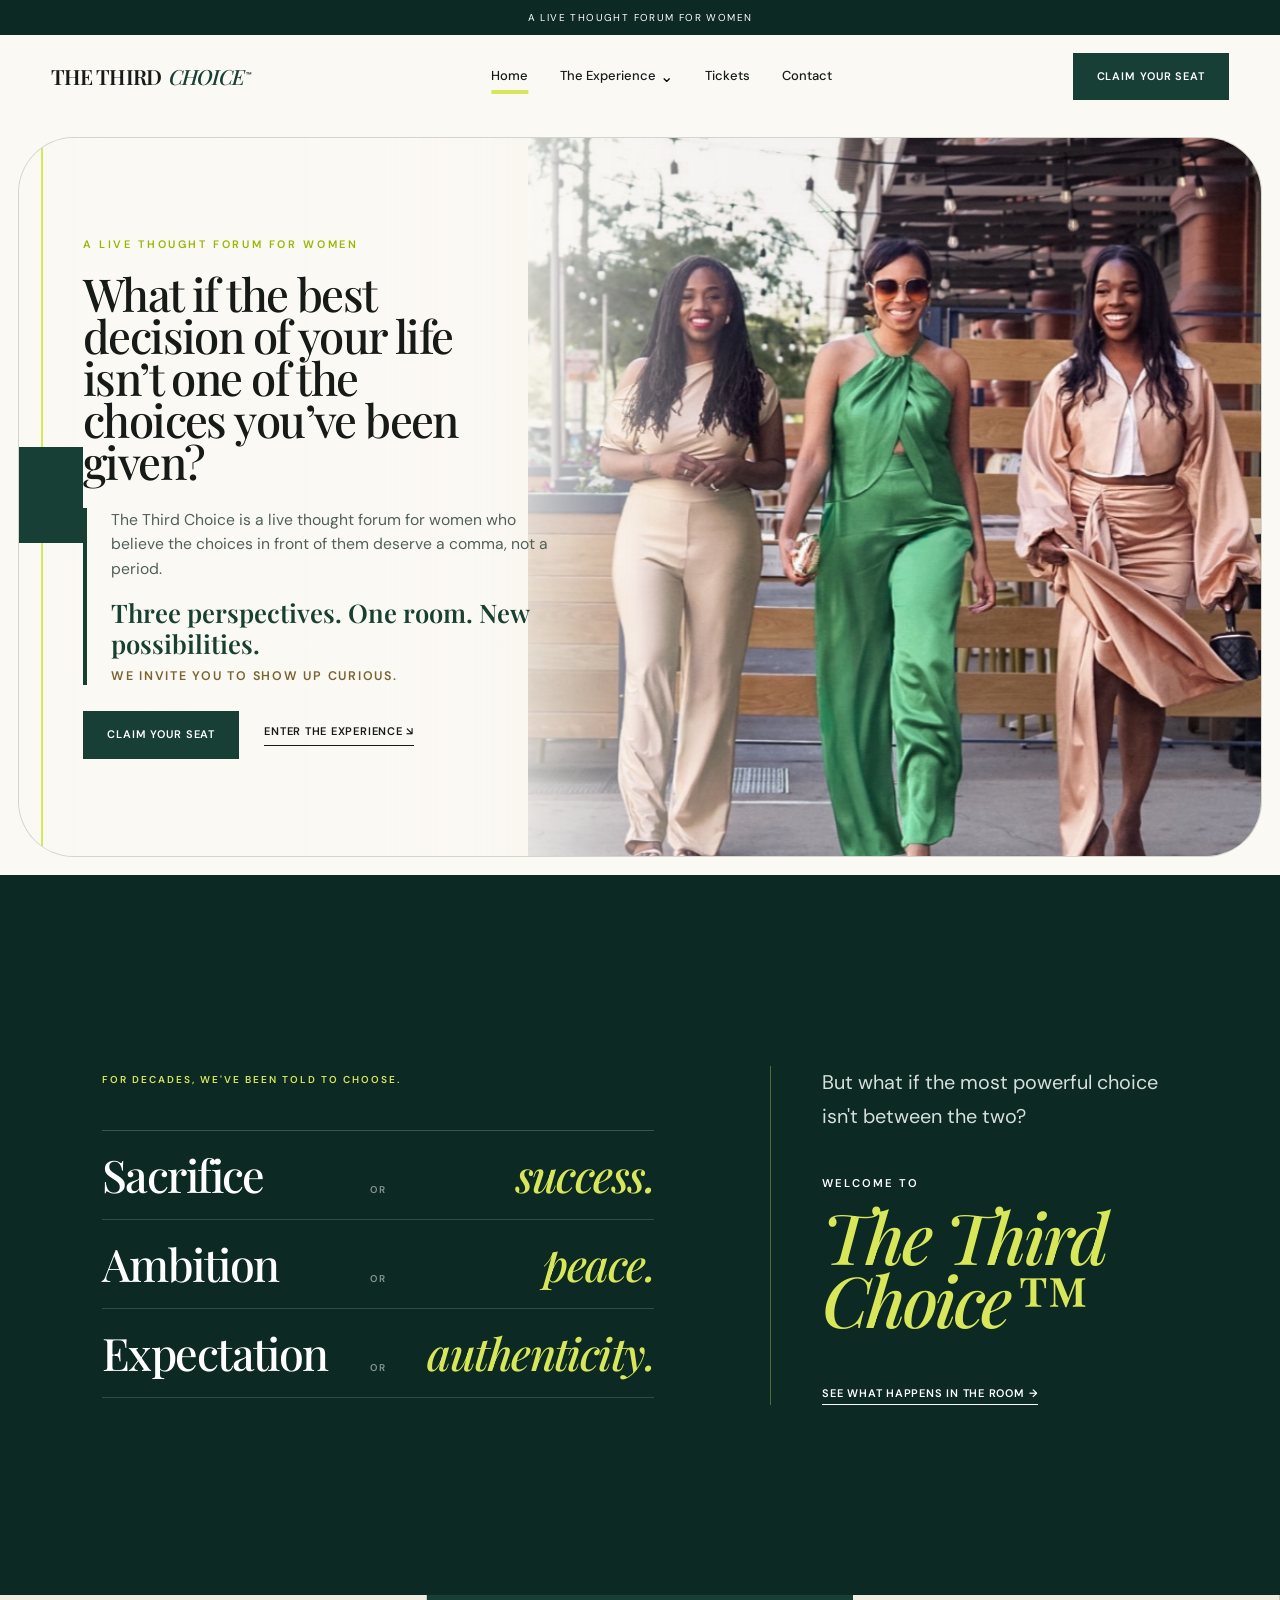
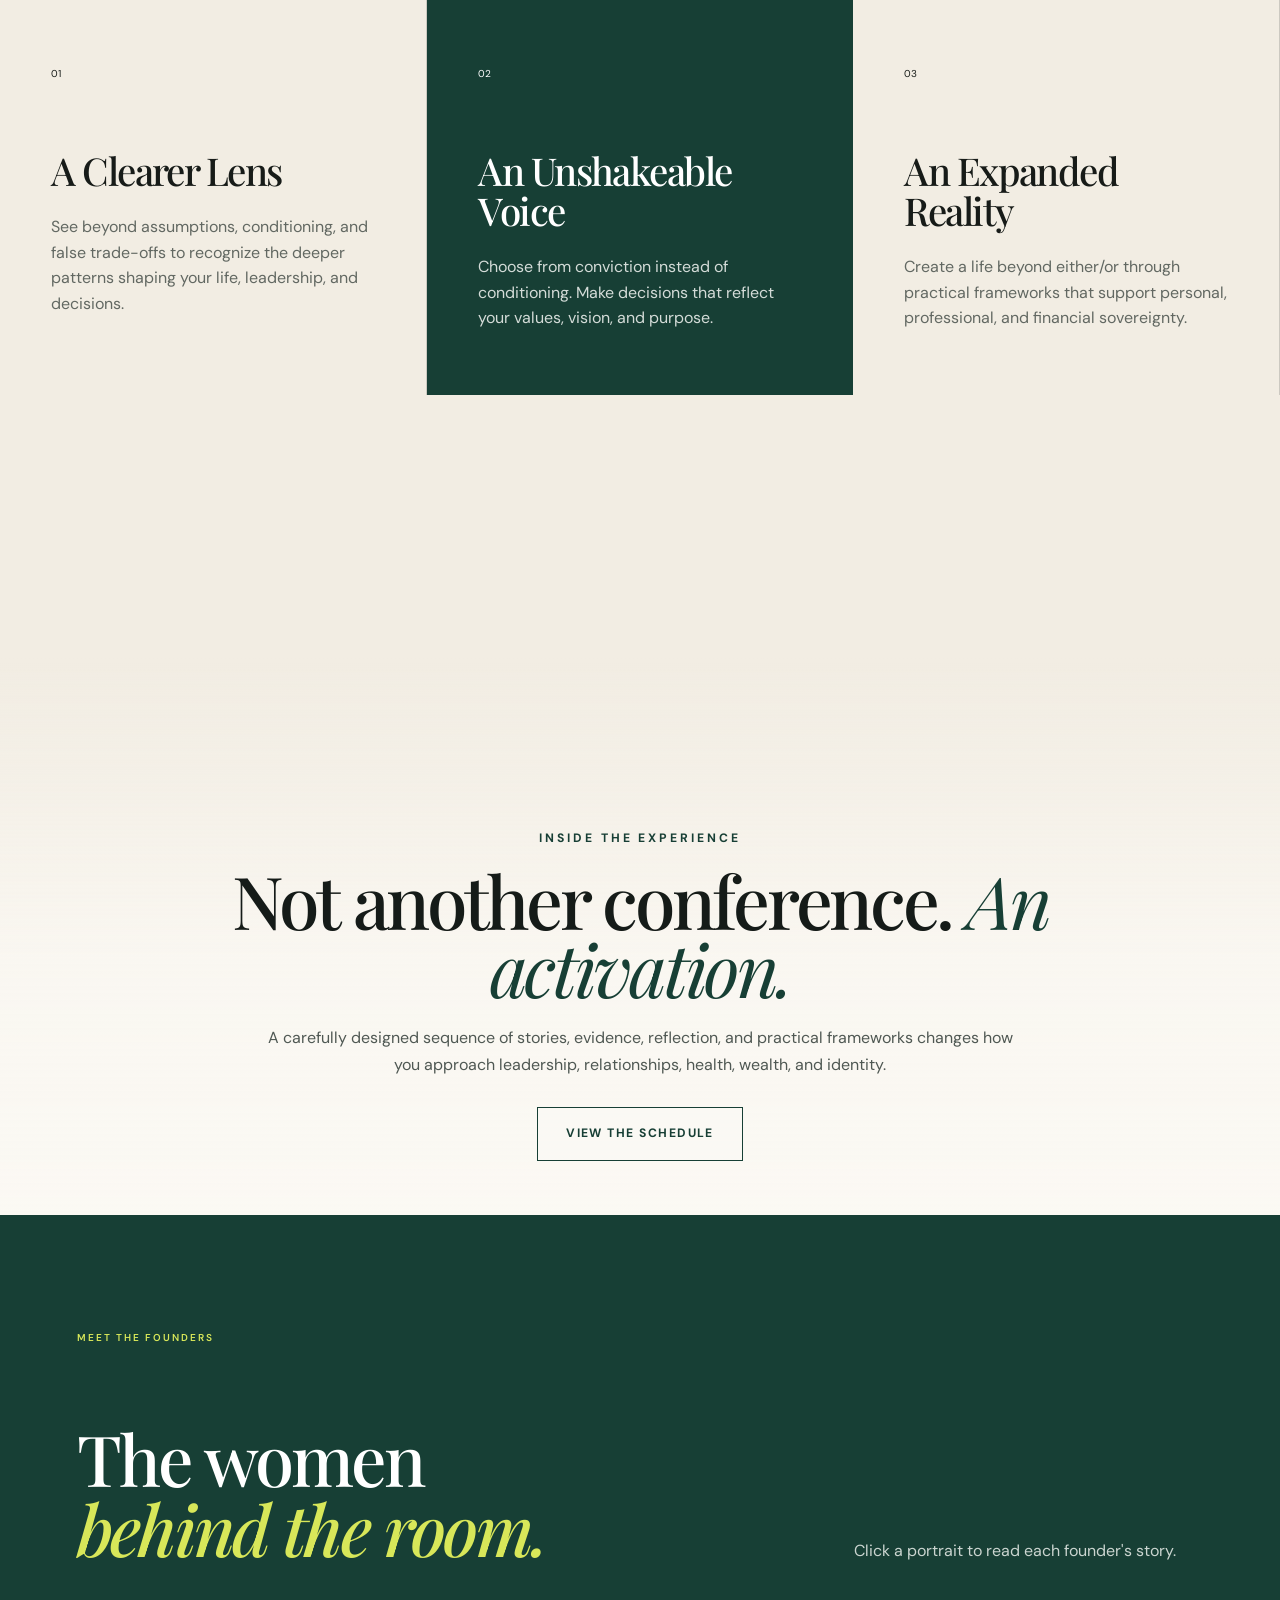
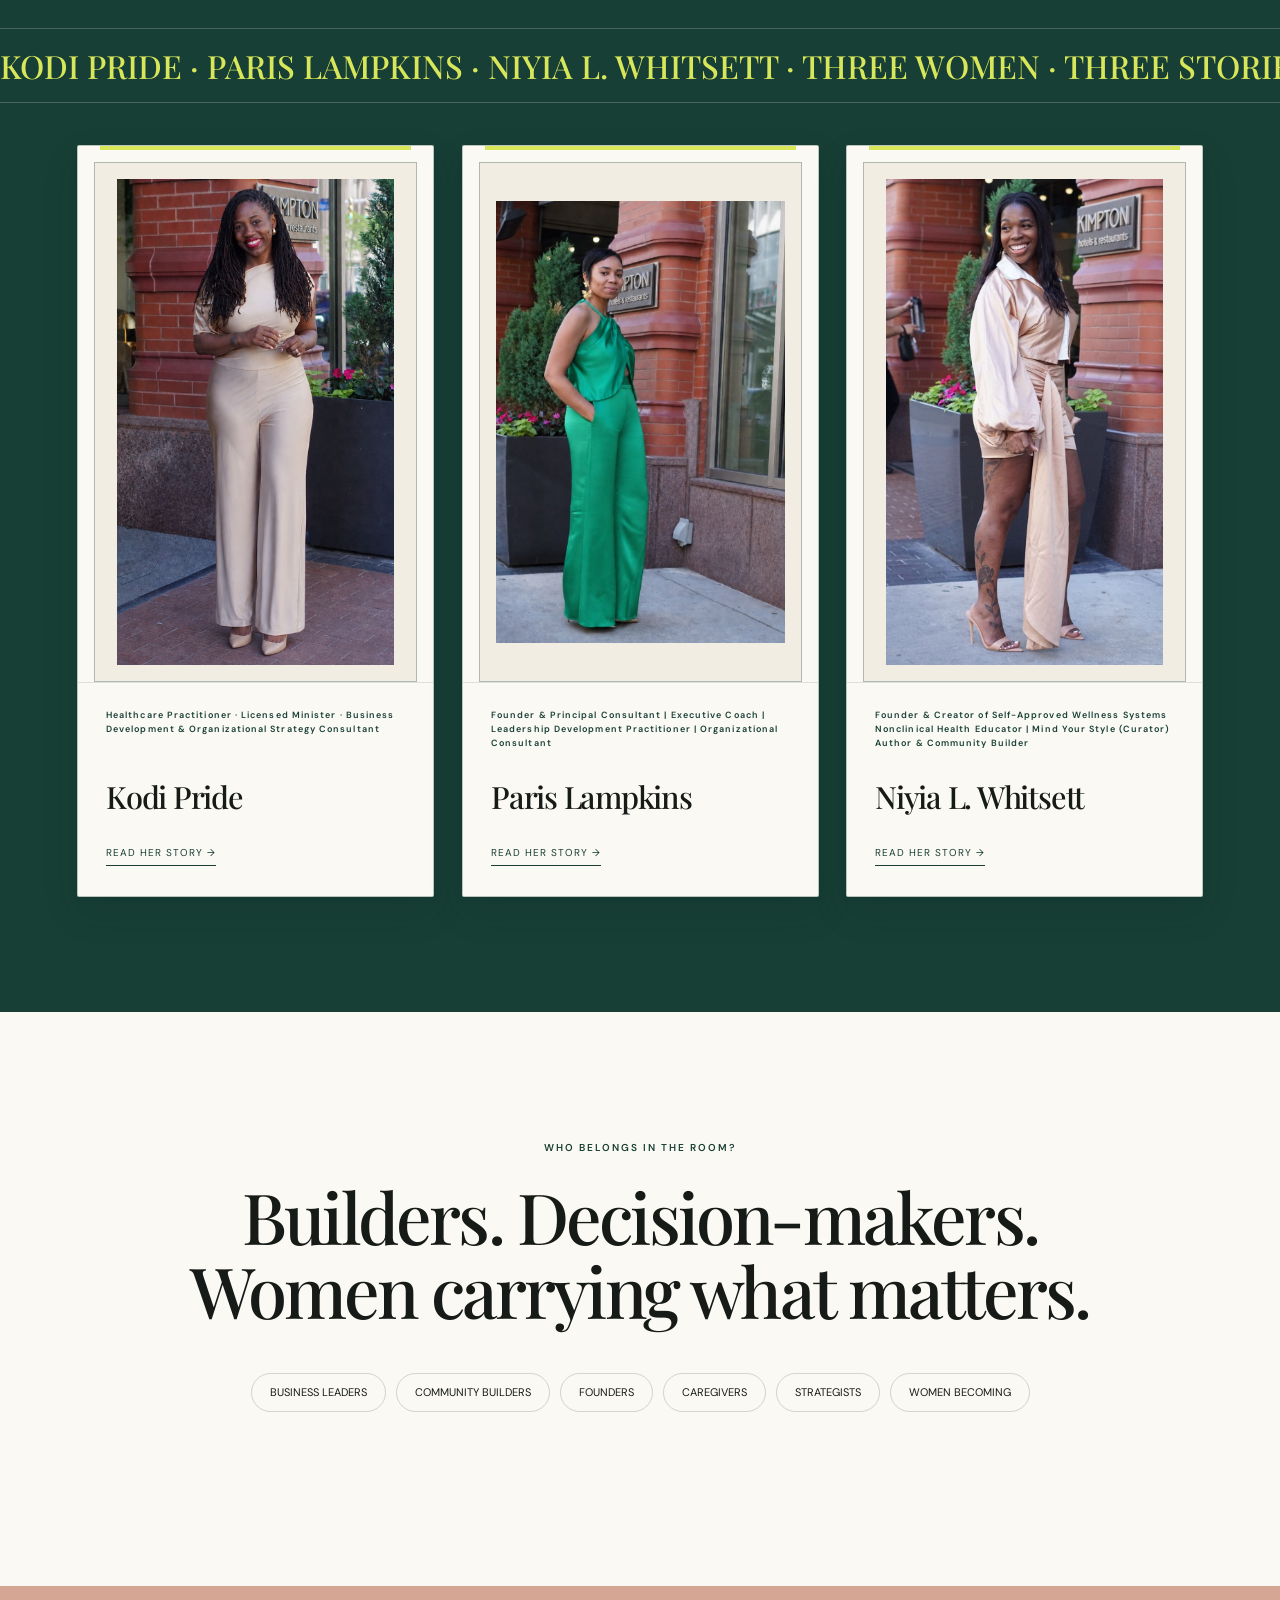
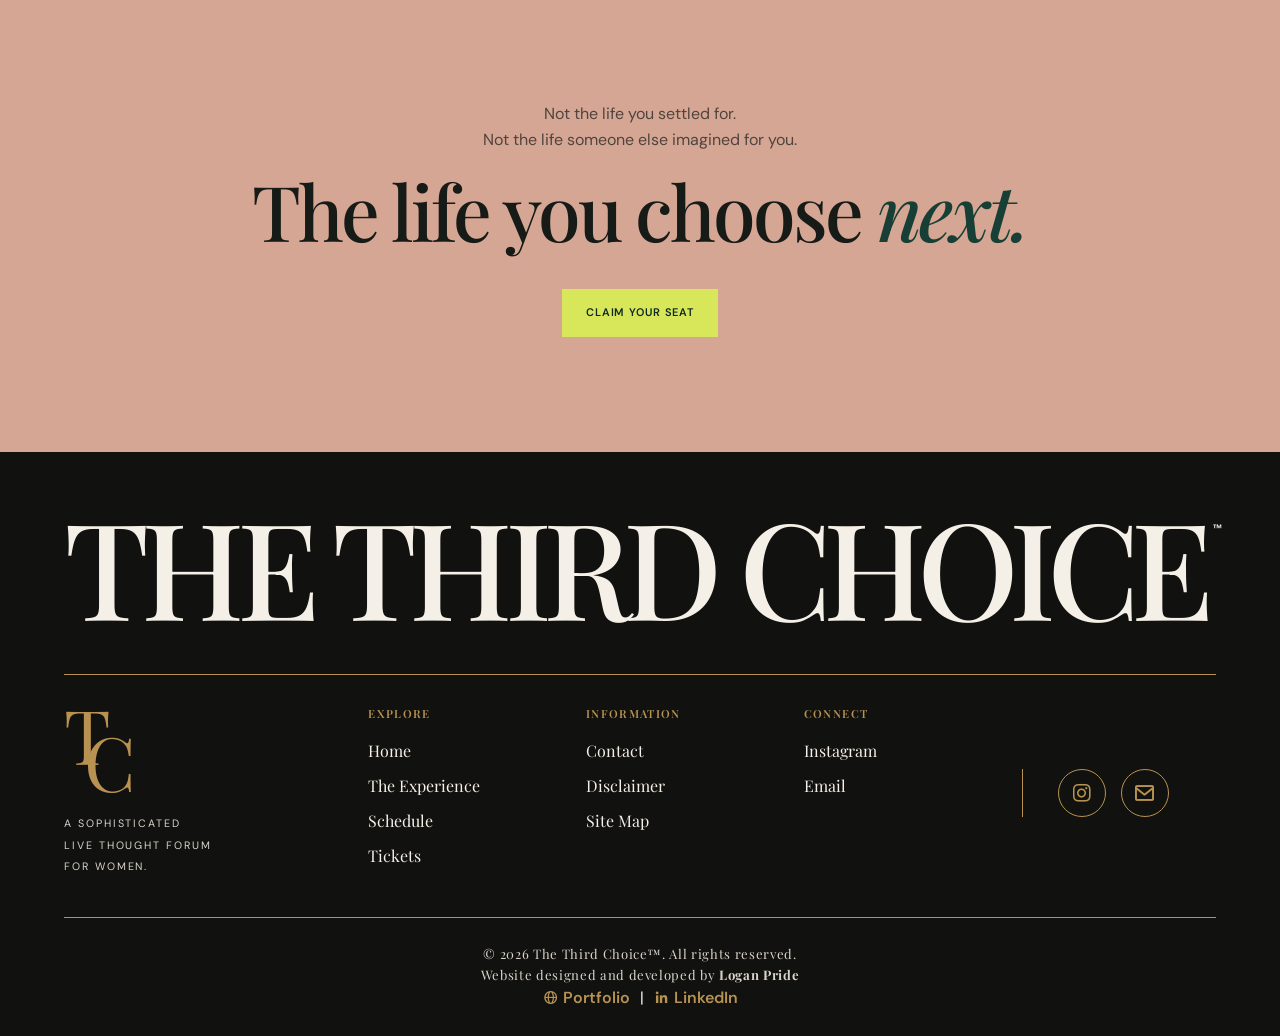
==== commit efa22c0e: "Update index.html" ====
--- a/index.html
+++ b/index.html
@@ -46,6 +46,74 @@
   >
 
   <link rel="stylesheet" href="style.css">
+
+  <style>
+    /* Homepage hero copy refinement */
+    .home-hero .cinematic-hero-copy {
+      justify-content: center;
+      gap: 0;
+      padding-top: clamp(2rem, 4vh, 3.5rem);
+      padding-bottom: clamp(2rem, 4vh, 3.5rem);
+    }
+
+    .home-hero .cinematic-hero-copy h1 {
+      max-width: 15ch;
+      margin: 0 0 clamp(1.15rem, 2vw, 1.75rem);
+      font-size: clamp(2.8rem, 3.55vw, 4.35rem);
+      line-height: .92;
+      letter-spacing: -.035em;
+    }
+
+    .hero-introduction {
+      max-width: 39rem;
+      padding-left: clamp(1rem, 2vw, 1.5rem);
+      border-left: 4px solid #173f32;
+    }
+
+    .hero-introduction p {
+      margin: 0;
+    }
+
+    .hero-introduction .hero-introduction-lead {
+      color: #52605a;
+      font-size: clamp(.98rem, 1.15vw, 1.1rem);
+      line-height: 1.55;
+    }
+
+    .hero-introduction .hero-introduction-statement {
+      margin-top: 1rem;
+      color: #173f32;
+      font-family: "Playfair Display", serif;
+      font-size: clamp(1.35rem, 2vw, 1.8rem);
+      font-weight: 600;
+      line-height: 1.2;
+    }
+
+    .hero-introduction .hero-introduction-invitation {
+      margin-top: .6rem;
+      color: #7a6330;
+      font-size: .78rem;
+      font-weight: 600;
+      letter-spacing: .14em;
+      line-height: 1.4;
+      text-transform: uppercase;
+    }
+
+    .home-hero .cinematic-hero-copy .button-row {
+      margin-top: clamp(1.25rem, 2vw, 1.75rem);
+    }
+
+    @media (max-width: 700px) {
+      .home-hero .cinematic-hero-copy h1 {
+        max-width: 12ch;
+        font-size: clamp(2.7rem, 12vw, 4.25rem);
+      }
+
+      .hero-introduction {
+        border-left-width: 3px;
+      }
+    }
+  </style>
 </head>
 
 <body data-page="home">
@@ -170,13 +238,22 @@
        What if the best decision of your life isn’t one of the choices you’ve been given?
       </h1>
 
-      <p>
-        The Third Choice™ is an activation for women who are
-        no longer satisfied choosing between success and
-        themselves. Step into a space designed to challenge
-        hidden assumptions, expand what's possible, and reveal
-        the options you couldn't see before.
-      </p>
+      <div class="hero-introduction">
+
+        <p class="hero-introduction-lead">
+          The Third Choice is a live thought forum for women who believe the
+          choices in front of them deserve a comma, not a period.
+        </p>
+
+        <p class="hero-introduction-statement">
+          Three perspectives. One room. New possibilities.
+        </p>
+
+        <p class="hero-introduction-invitation">
+          We invite you to show up curious.
+        </p>
+
+      </div>
 
       <div class="button-row">
 
@@ -413,7 +490,7 @@
         <div>
 
           <small>
-             Executive Coaching · Leadership Development · Organizational Consulting · Personal Brand & Wardrobe Strategy
+             Founder & Principal Consultant | Executive Coach | Leadership Development Practitioner | Organizational Consultant
           </small>
 
           <h3>Paris Lampkins</h3>
